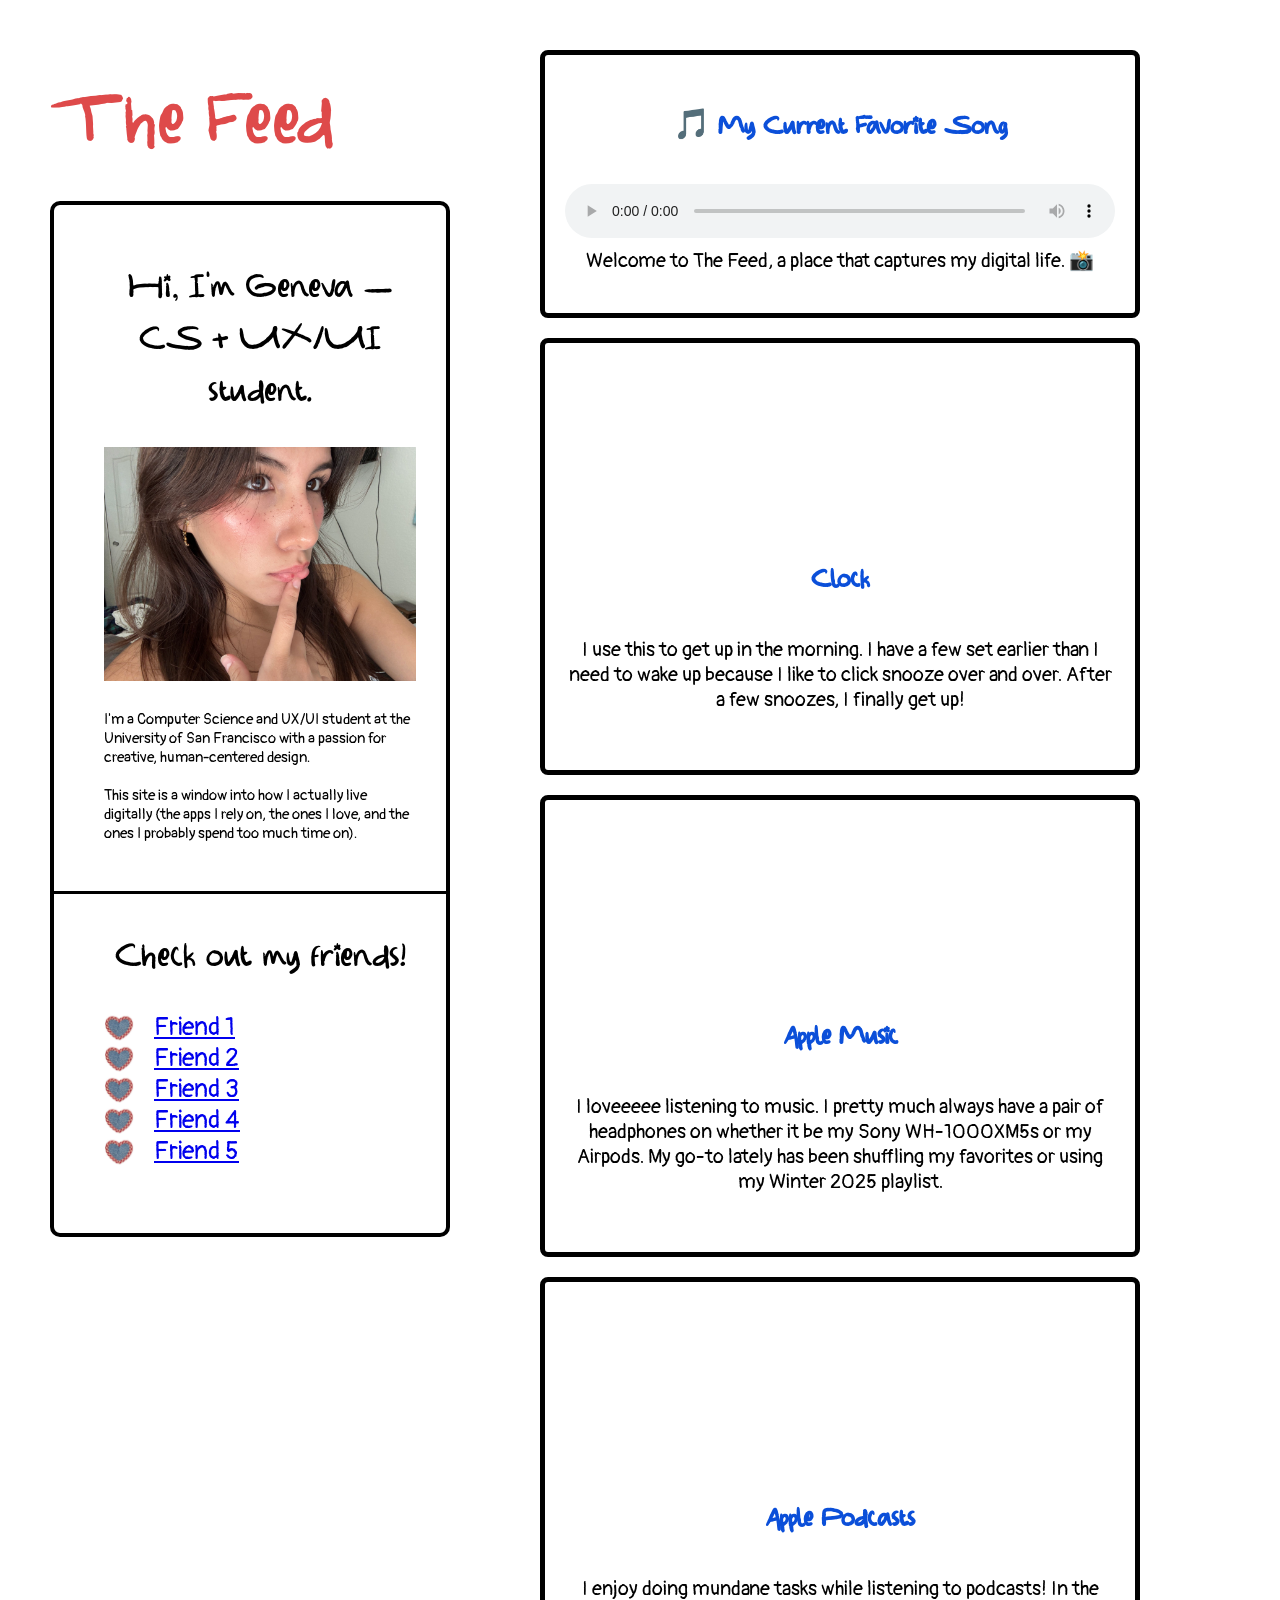
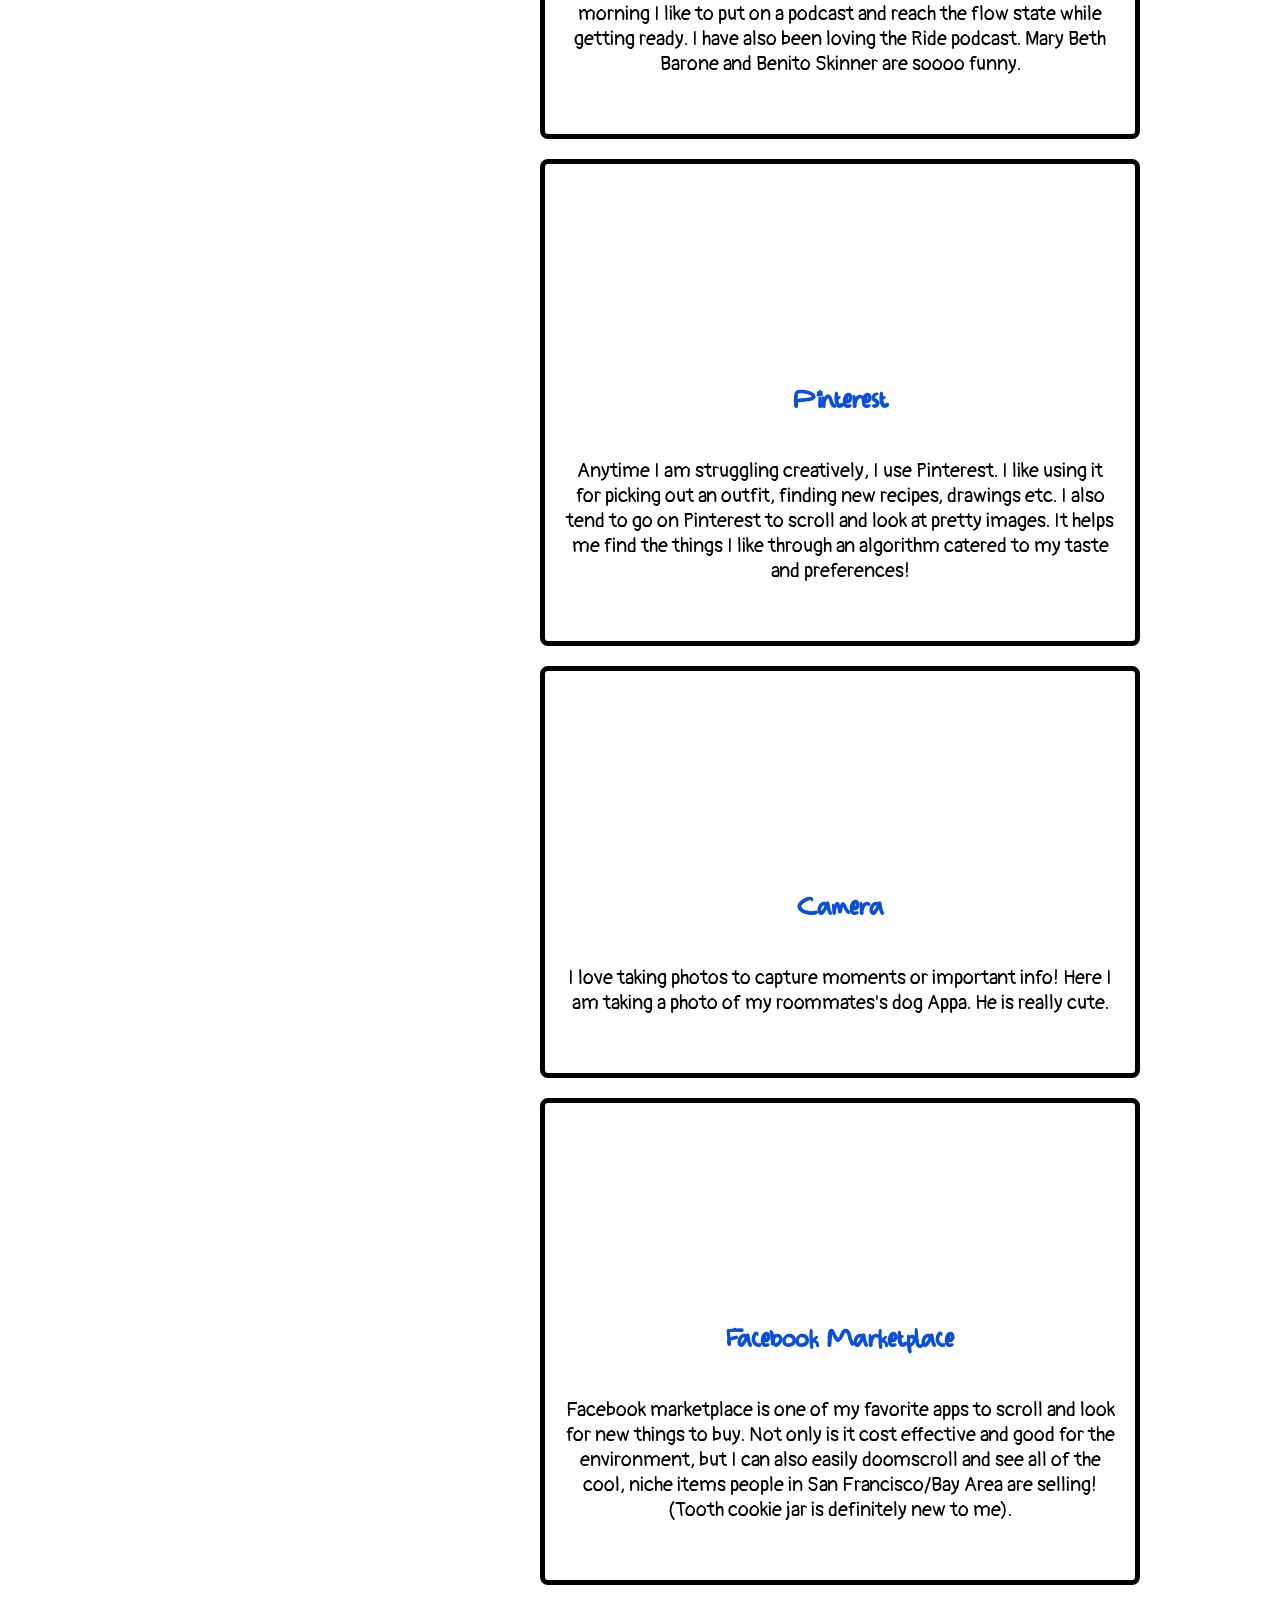
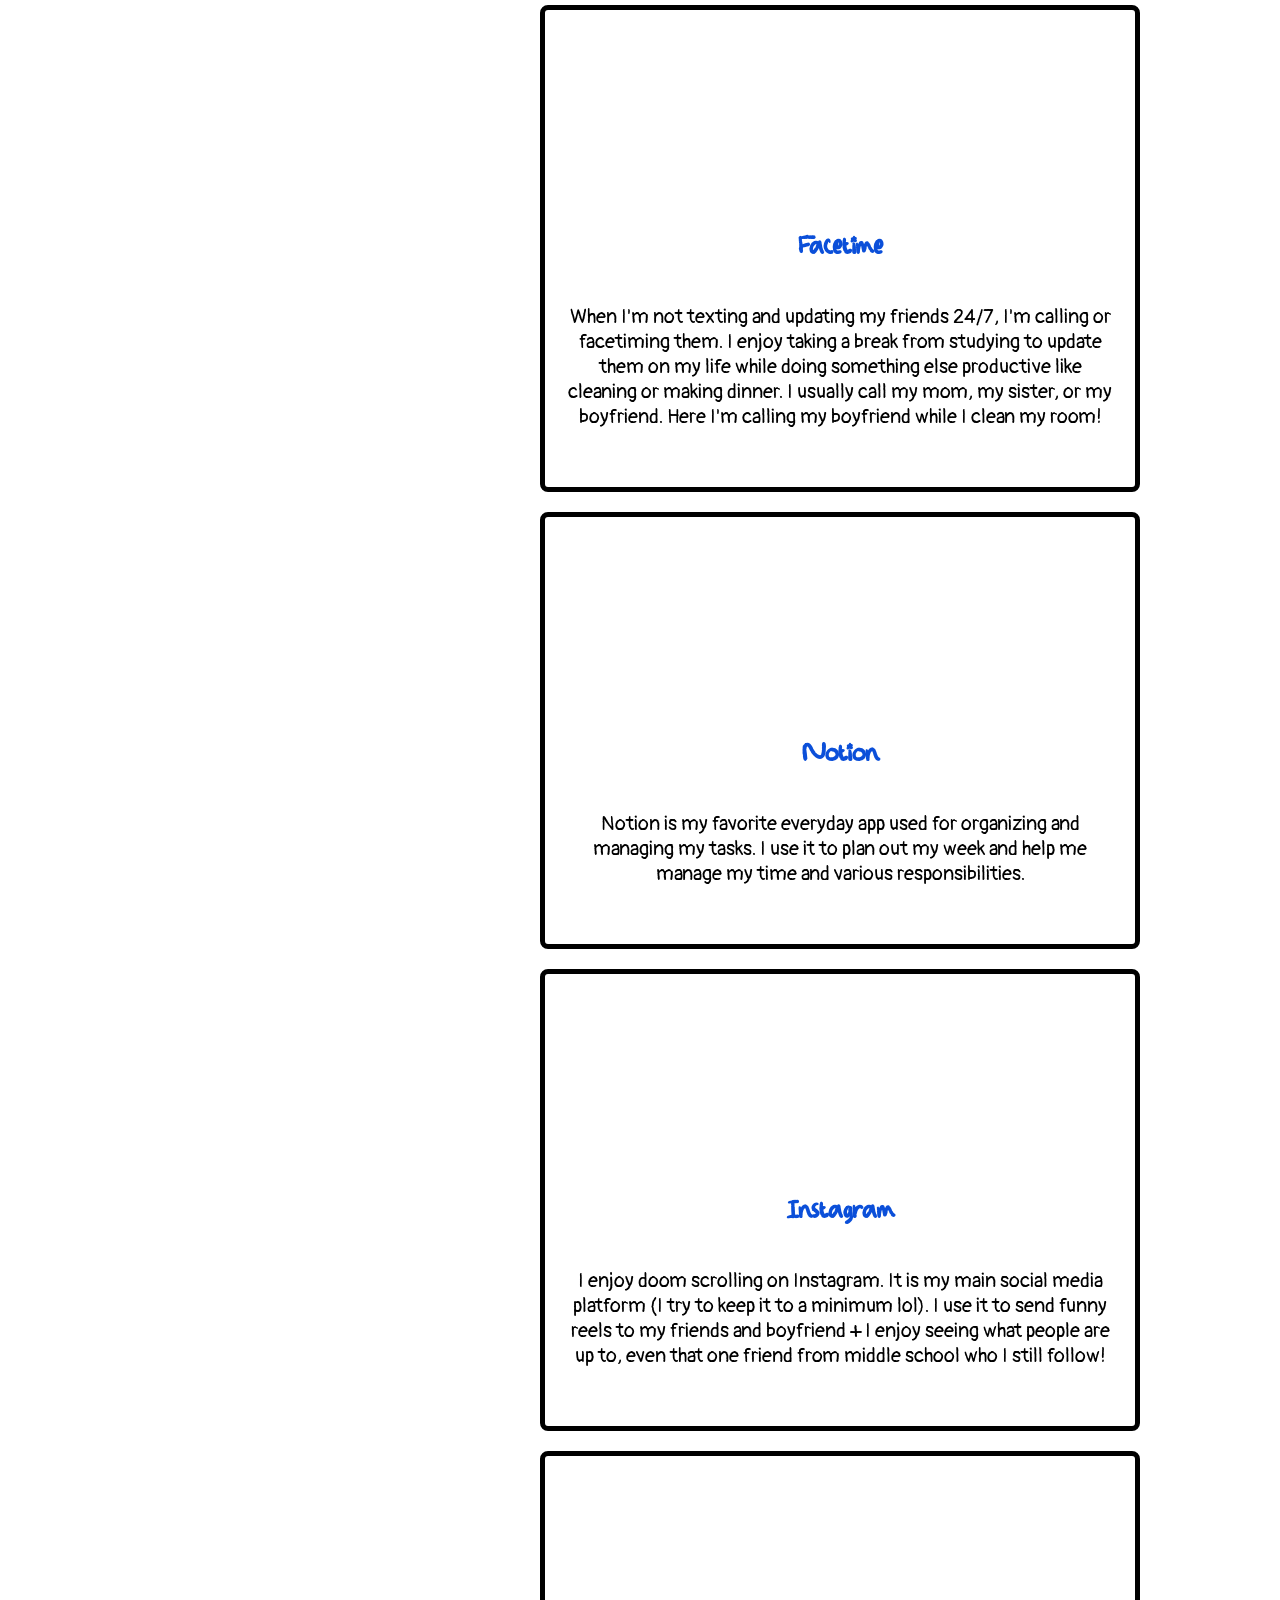
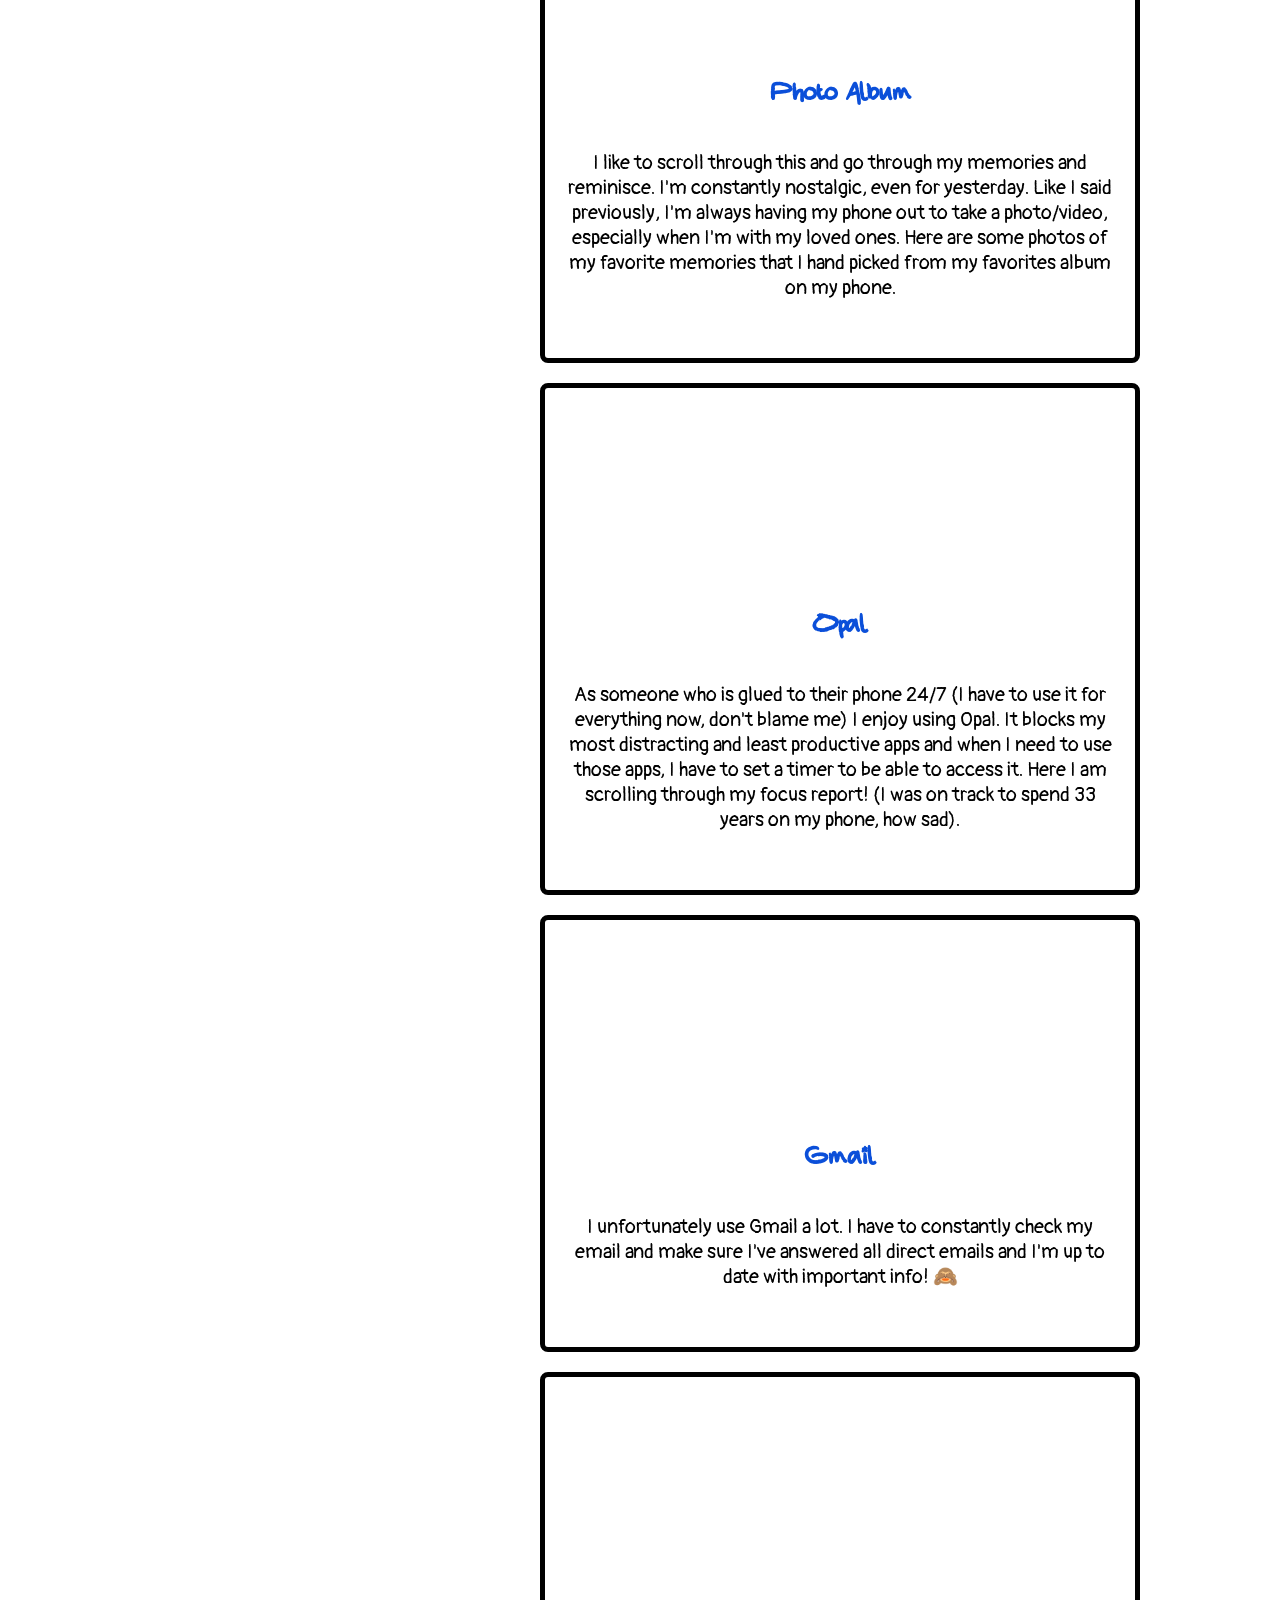
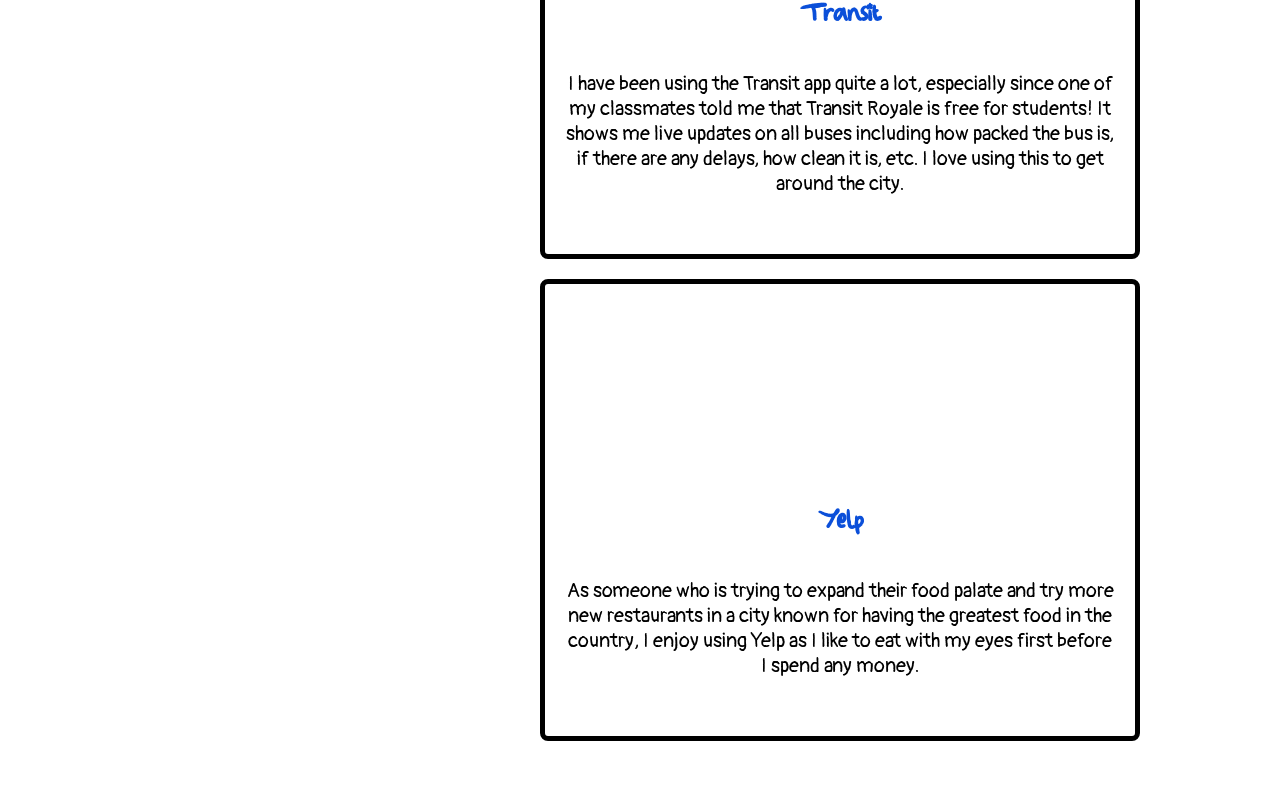
==== feed/feed.html @ 588561a5 "Changes Changes to the home page" ====
<!DOCTYPE html>
<html lang="en">
<head>
	<meta charset="UTF-8">
	<title>The Feed</title>
	<link rel = "stylesheet" type="text/css" href = "css/feed.css">
		<!-- Font for paragraphs -->
	<link rel="preconnect" href="https://fonts.googleapis.com">
	<link rel="preconnect" href="https://fonts.gstatic.com" crossorigin>
	<link href="https://fonts.googleapis.com/css2?family=Pangolin&display=swap" rel="stylesheet">
</head>
<body>
	<div class="layout">

		<!-- LEFT SIDE -->
		<div class="left-side">
			<nav>
				<a href="../index.html" class="minoel-text"> The Feed</h1></a>
			</nav>
			<!-- Box of friends and links to their github pages -->
			<div class="friend-box">
				<h2 class="minoel-text">Hi, I'm Geneva — CS + UX/UI student.</h2>
				<img src="img/me.jpg" alt="">
				<p> <br>I'm a Computer Science and UX/UI student at the University of San Francisco with a passion for creative, 
					human-centered design. 
					<br>
					<br>
					This site is a window into how I actually live digitally (the apps I rely on, the ones I love, and 
					the ones I probably spend too much time on).
				</p>
				<br>
				<hr id = "hr">
				<h2 class="minoel-text">Check out my friends!</h2>
				<ul>
					<li><a href="#">Friend 1</a></li>
					<li><a href="#">Friend 2</a></li>
					<li><a href="#">Friend 3</a></li>
					<li><a href="#">Friend 4</a></li>
					<li><a href="#">Friend 5</a></li>
				</ul>
			</div>
		</div>

		<!-- RIGHT SIDE -->
		<div class="right-side">
			<!-- Music Player -->
			<div class="music-container">
				<h3 class="minoel-text">
					<b>🎵 My Current Favorite Song</b>
				</h3>
				<audio controls>
					<source src="audio/Worrywort.mp3" type="audio/mpeg">
					Your browser does not support the audio element.
				</audio>
				<p>Welcome to The Feed, a place that captures my digital life. 📸</p>
			</div>
			<!-- Media & text  -->
			<div class="video-container">
				<video src="video/clock.mp4.mov" autoplay loop muted playsinline></video>
				<h3 class="minoel-text"><b>Clock</b></h3>
				<p>
					I use this to get up in the morning. 
					I have a few set earlier than I need to wake up because I like to click snooze over and over.
					After a few snoozes, I finally get up!
				</p>
				<br>
			</div>
			<div class="video-container">
				<video src="video/music.mp4.mov" autoplay loop muted playsinline></video>
				<h3 class="minoel-text"><b>Apple Music</b></h3>
				<p>
					I loveeeee listening to music. I pretty much always have a pair of headphones on whether it be
					my Sony WH-1000XM5s or my Airpods. My go-to lately has been shuffling my favorites or using my Winter 2025 playlist.
				</p>
				<br>
			</div>
			<div class="video-container">
				<video src="video/podcast.mp4.mov" autoplay loop muted playsinline></video>
				<h3 class="minoel-text"><b>Apple Podcasts </b></h3>
				<p>
					I enjoy doing mundane tasks while listening to podcasts! In the morning I like to put on a 
					podcast and reach the flow state while getting ready. I have also been loving the Ride podcast.
					Mary Beth Barone and Benito Skinner are soooo funny.
				</p>
				<br>
			</div>
			<div class="video-container">
				<video src="video/pinterest.mp4.mov" autoplay loop muted playsinline></video>
				<h3 class="minoel-text"><b>Pinterest</b></h3>
				<p>
					Anytime I am struggling creatively, I use Pinterest. I like using it for picking out an outfit, finding new recipes, drawings etc.
					I also tend to go on Pinterest to scroll and look at pretty images. 
					It helps me find the things I like through an algorithm catered to my taste and preferences!
				</p>
				<br>
			</div>
			<div class="video-container">
				<video src="video/camera.mp4.mov" autoplay loop muted playsinline></video>
				<h3 class="minoel-text"><b>Camera</b></h3>
				<p>
					I love taking photos to capture moments or important info! Here I am taking a photo of my roommates's dog
					Appa. He is really cute.
				</p>
				<br>
			</div>
			<div class="video-container">
				<video src="video/facebook.mp4.mov" autoplay loop muted playsinline></video>
				<h3 class="minoel-text"><b>Facebook Marketplace</b></h3>
				<p>
					Facebook marketplace is one of my favorite apps to scroll and look for new things to buy. Not only is it cost effective and good for the environment,
					but I can also easily doomscroll and see all of the cool, niche items people in San Francisco/Bay Area are selling! (Tooth cookie jar is definitely new to me).
				</p>
				<br>
			</div>
			<div class="video-container">
				<video src="video/.mp4.mov" autoplay loop muted playsinline></video>
				<h3 class="minoel-text"><b>Facetime</b></h3>
				<p>
					When I'm not texting and updating my friends 24/7, I'm calling or facetiming them. I enjoy taking a break
					from studying to update them on my life while doing something else productive like cleaning or making dinner.
					I usually call my mom, my sister, or my boyfriend. Here I'm calling my boyfriend while I clean my room!
				</p>
				<br>
			</div>
			<div class="video-container">
				<video src="video/notion.mp4.mov" autoplay loop muted playsinline></video>
				<h3 class="minoel-text"><b>Notion </b></h3>
				<p>
					Notion is my favorite everyday app used for organizing and managing my tasks. I use it to plan out my week and help me manage my time and 
					various responsibilities. 
				</p>
				<br>
			</div>
			<div class="video-container">
				<video src="video/instagram.mp4.mov" autoplay loop muted playsinline></video>
				<h3 class="minoel-text"><b>Instagram</b></h3>
				<p>
					I enjoy doom scrolling on Instagram. It is my main social media platform (I try to keep it to a minimum lol). I use it to send funny reels to my friends
					 and boyfriend + I enjoy seeing what people are up to, even that one friend from middle school who I still follow!
				</p>
				<br>
			</div>
			<div class="video-container">
				<video src="video/photos.mp4.mov" autoplay loop muted playsinline></video>
				<h3 class="minoel-text"><b>Photo Album</b></h3>
				<p>
					I like to scroll through this and go through my memories and reminisce. I'm constantly nostalgic, even for yesterday.
					Like I said previously, I'm always having my phone out to take 
					a photo/video, especially when I'm with my loved ones. Here are some photos of my favorite memories that I hand picked
					from my favorites album on my phone.
				</p>
				<br>
			</div>
			<div class="video-container">
				<video src="video/opal.mp4.mov" autoplay loop muted playsinline></video>
				<h3 class="minoel-text"><b>Opal</b></h3>
				<p>
					As someone who is glued to their phone 24/7 (I have to use it for everything now, don't blame me) I enjoy using Opal. It blocks my most distracting
					and least productive apps and when I need to use those apps, I have to set a timer to be able to access it. Here I am scrolling through my focus report! (I was on track to spend 33
					years on my phone, how sad).
				</p>
				<br>
			</div>
			<div class="video-container">
				<video src="video/gmail.mp4.mov" autoplay loop muted playsinline></video>
				<h3 class="minoel-text"><b>Gmail </b></h3>
				<p>
					I unfortunately use Gmail a lot. I have to constantly check my email and make sure I've answered all direct emails and I'm up to date with important info! 🙈
				</p>
				<br>
			</div>
			<div class="video-container">
				<video src="video/transit.mp4.mov" autoplay loop muted playsinline></video>
				<h3 class="minoel-text"><b>Transit</b></h3>
				<p>
					I have been using the Transit app quite a lot, especially since one of my classmates told me that Transit Royale is free for students! 
					It shows me live updates on all buses including how packed the bus is, if there are any delays, how clean it is, etc. 
					I love using this to get around the city. 
				</p>
				<br>
			</div>
			<div class="video-container">
				<video src="video/yelp.mp4.mov" autoplay loop muted playsinline></video>
				<h3 class="minoel-text"><b>Yelp </b></h3>
				<p>
					As someone who is trying to expand their food palate and try more new restaurants in a city known for having the greatest food in the country,
					I enjoy using Yelp as I like to eat with my eyes first before I spend any money. 
				</p>
				<br>
			</div> 
		</div>

	</div>
	
</body>
</html>
---- feed/css/feed.css ----
/* ----------------------------------------
  BASE
------------------------------------------- */

body {
  margin: 0;
  padding: 50px;
  box-sizing: border-box;
  /* background-color:#0B4FD9; */
}

/* ----------------------------------------
  CUSTOM FONT
------------------------------------------- */

@font-face {
  font-family: 'Minoel';
  src: url('../../fonts/Minoel.otf') format('opentype'),
       url('../../fonts/Minoel.ttf') format('truetype');
  font-weight: normal;
  font-style: normal;
}

.minoel-text {
  font-family: 'Minoel', cursive;
  font-weight: normal;
  line-height: 1.3;
  -webkit-font-smoothing: antialiased;
  -moz-osx-font-smoothing: grayscale;
  text-rendering: optimizeLegibility;
}

/* ----------------------------------------
  LAYOUT
------------------------------------------- */

.layout {
  display: flex;
  flex-direction: row;
  align-items: flex-start;
  width: 100%;
}

.left-side {
  flex: 0 0 400px;
  min-width: 0;
  box-sizing: border-box;
}

.right-side {
  flex: 1;
  display: flex;
  flex-direction: column;
  align-items: center;
  min-width: 0;
}
/* 
.layout {
  display: flex;
  align-items: flex-start;
  width: 100%;
  position: relative;
  min-height: 100vh;
}

.left-side {
  flex: 0 0 400px;
  min-width: 0;
  box-sizing: border-box;
  z-index: 2;
  position: relative;
}

.right-side {
  position: absolute;
  left: 0;
  right: 0;
  margin: 0 auto;
  display: flex;
  flex-direction: column;
  align-items: center;
  width: 600px;
  z-index: 1;
} */


/* ----------------------------------------
  LEFT SIDE
------------------------------------------- */

nav a {
  font-size: 85px;
  color: #de4a4a;
  margin: 10px 0 30px 0;
  text-decoration: none;
  display: block;
  white-space: normal;
  transition: transform 0.2s ease;
}

nav a:hover {
  transform: translateY(-5px) scale(1.1);
}

.friend-box {
  width: 100%;
  margin: 0;
  padding: 20px 30px 50px 50px;
  border: 4px solid black;
  border-radius: 10px;
  box-sizing: border-box;
}

.friend-box h2 {
  font-size: 40px;
  text-align: center;
}

.friend-box a {
  font-size: 25px;
  font-family: "Pangolin", cursive;
  font-weight: 400;
  font-style: normal;
}

.friend-box .h1 {
  border: none;
  width: 90%;
  border-top: 2px solid black;
  padding-bottom: 20px;
  display: block;
}

.friend-box #hr {
  border: none;
  border-top: 3px solid black;
  margin: 15px -30px 0 -50px;
  width: calc(100% + 80px);
  display: block;
}


/* This is going to be an image of me and a description */
.friend-box img {
  display: flex;
  flex-direction: column;
  align-items: center;
  width: 100%
}

.friend-box p {
  font-family: "Pangolin", cursive;
  font-weight: 400;
  font-style: normal;
  font-size: 15px;
  text-align: left;
  margin-top: 10px;
}

ul {
  list-style: none;
  padding-left: 0;
}

li {
  position: relative;
  padding-left: 50px;
}

li::before {
  content: "";
  position: absolute;
  left: 0;
  top: 50%;
  transform: translateY(-50%);
  width: 30px;
  height: 30px;
  background-image: url('../img/denim-heart.png');
  background-size: contain;
  background-repeat: no-repeat;
  background-position: center;
}

/* ----------------------------------------
  RIGHT SIDE
------------------------------------------- */

.music-container,
.video-container {
  width: 100%;
  max-width: 600px;
  margin: 0 0 20px 0;
  padding: 20px;
  border: 5px solid black;
  border-radius: 8px;
  box-sizing: border-box;
}

.music-container {
  display: flex;
  flex-direction: column;
  align-items: center;
}

.music-container h3,
.video-container h3 {
  font-size: 30px;
  /* color: #5865a8; */
  color: #0B4FD9;
  text-align: center;
}

.music-container audio {
  width: 100%;
  margin-top: 10px;
}

.music-container p,
.video-container p {
  font-family: "Pangolin", cursive;
  font-weight: 400;
  font-style: normal;
  font-size: 20px;
  text-align: center;
  margin-top: 10px;
}

.video-container {
  display: flex;
  flex-direction: column;
  align-items: center;
}

.video-container video {
  width: 60%;
  height: auto;
  display: block;
}

/* ----------------------------------------
  RESPONSIVE
------------------------------------------- */

@media (max-width: 1000px) {
  body {
    padding: 20px;
  }

  .layout {
    flex-direction: column;
    position: static;
    min-height: unset;
  }

  .left-side {
    flex: none;
    width: 100%;
    max-width: 600px;
    margin-bottom: 20px;
  }

  .right-side {
    position: static;
    transform: none;
    width: 100%;
    max-width: 600px;
  }

  nav a {
    margin-top: 0;
  }
}
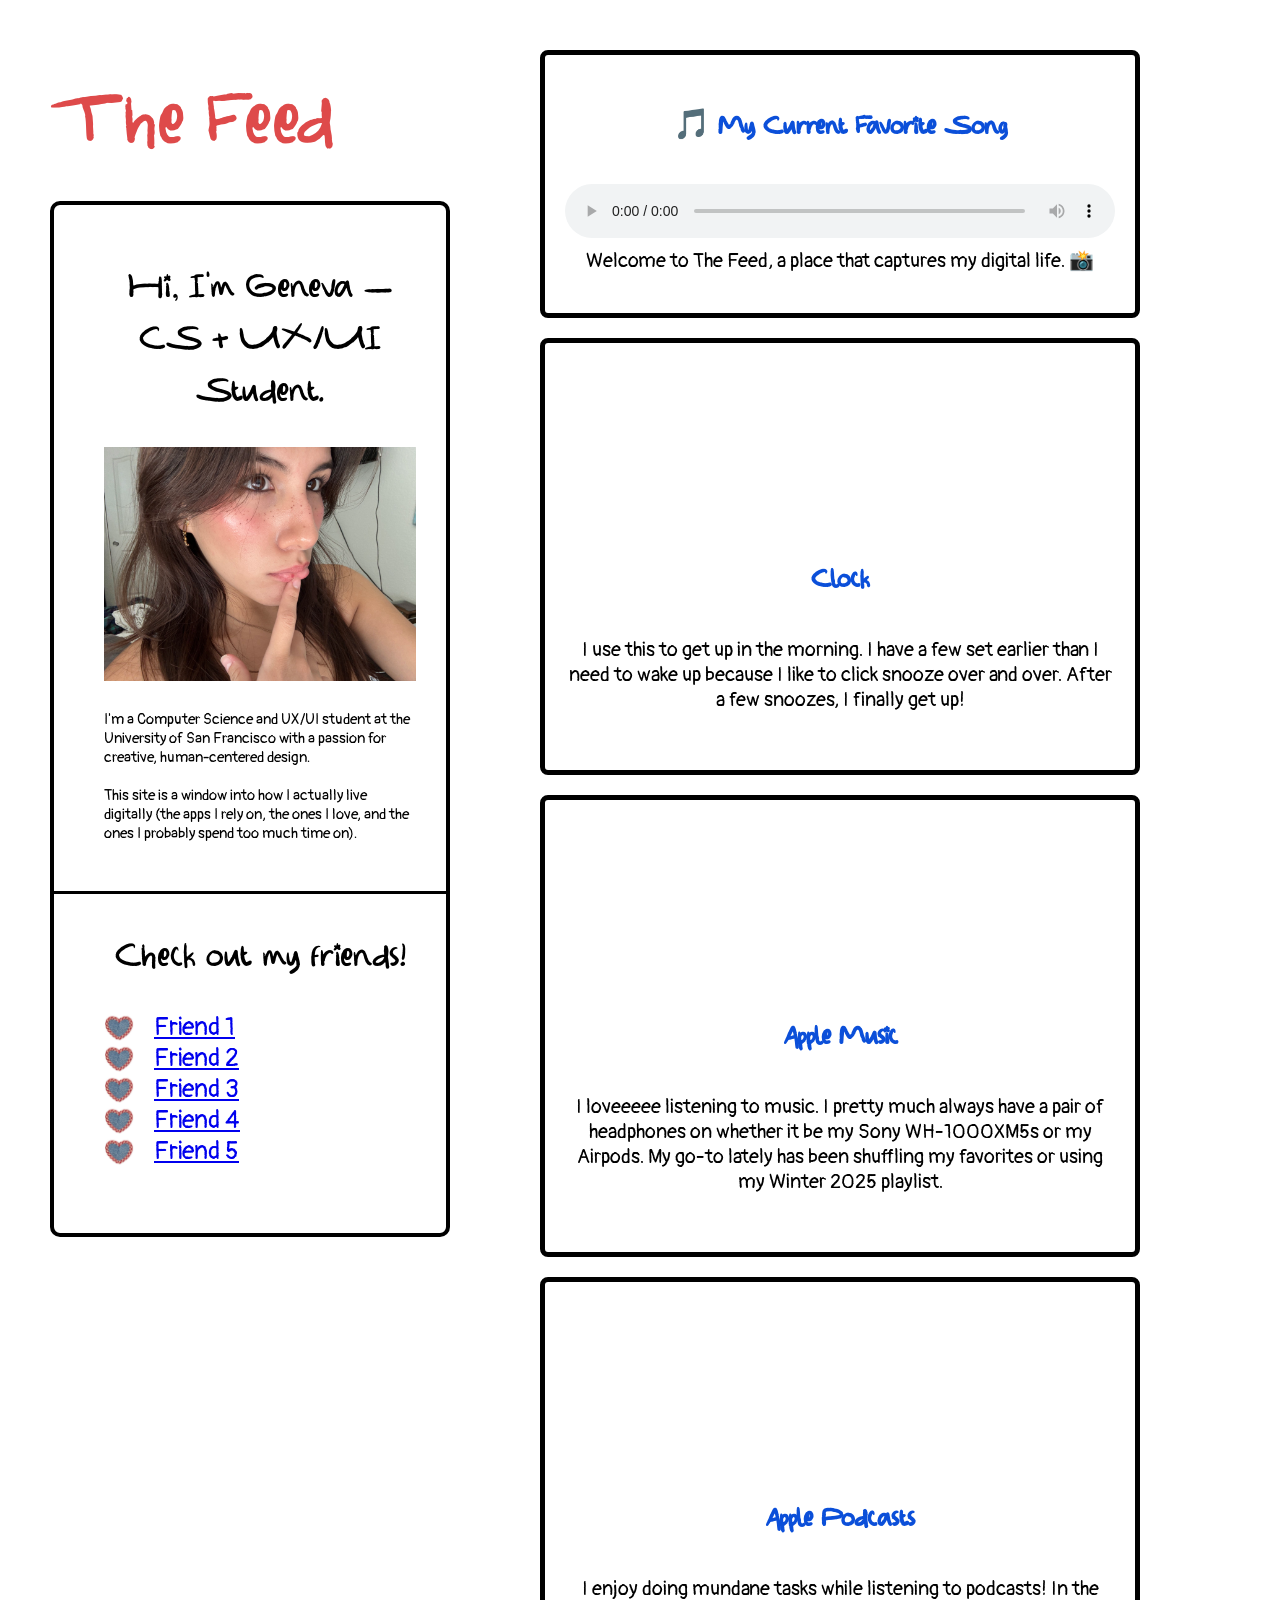
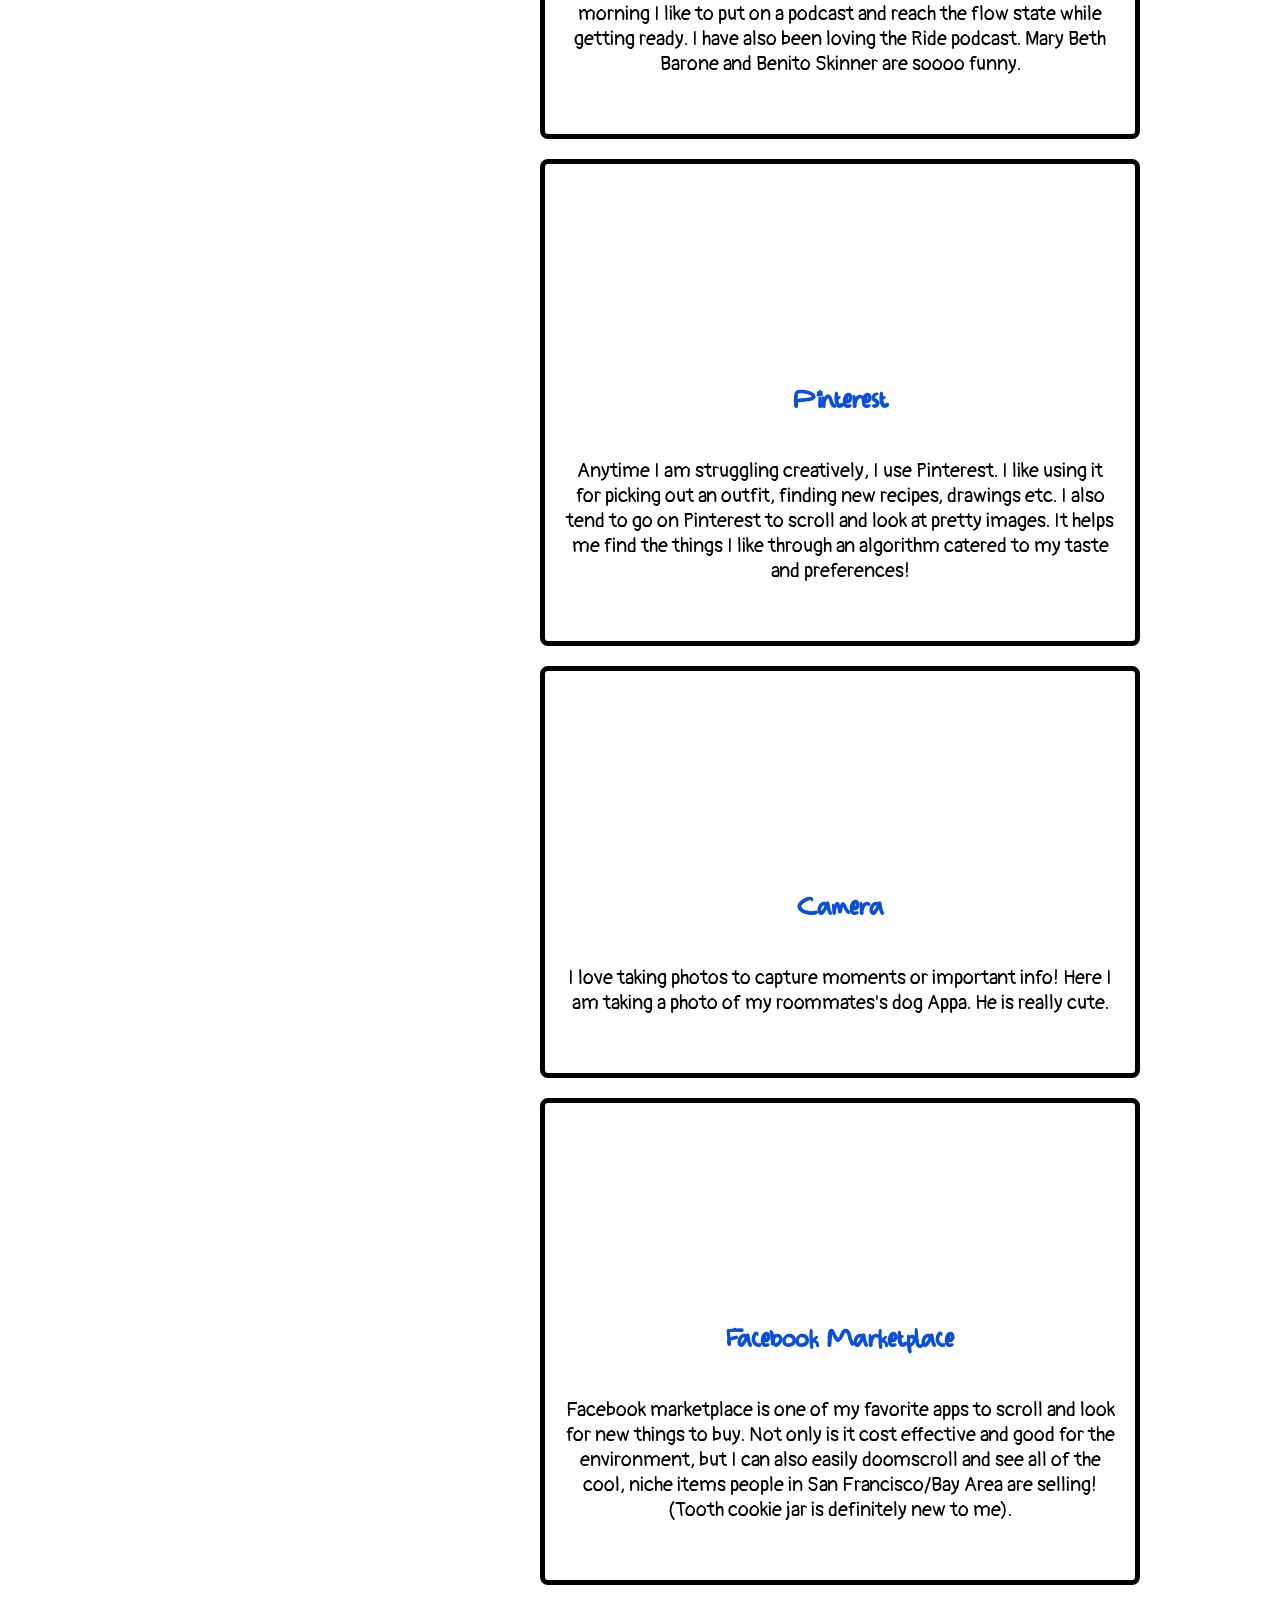
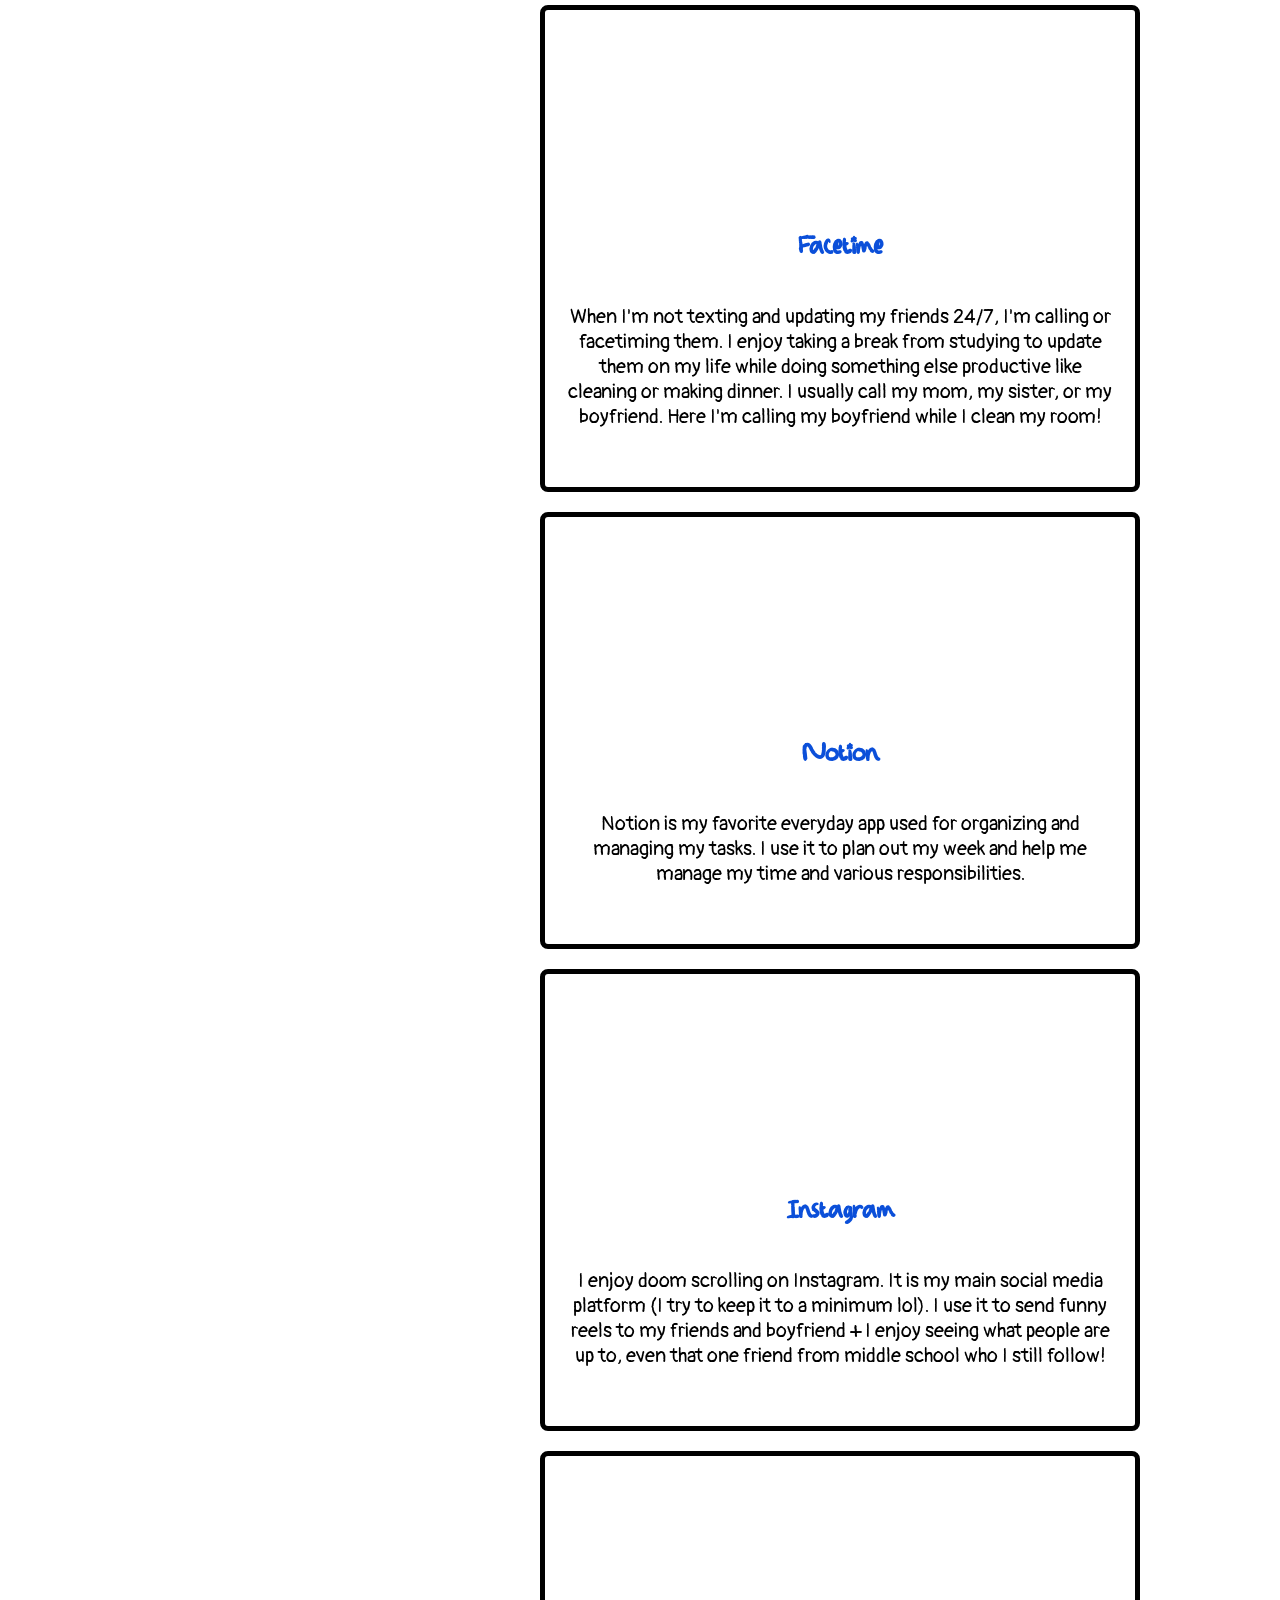
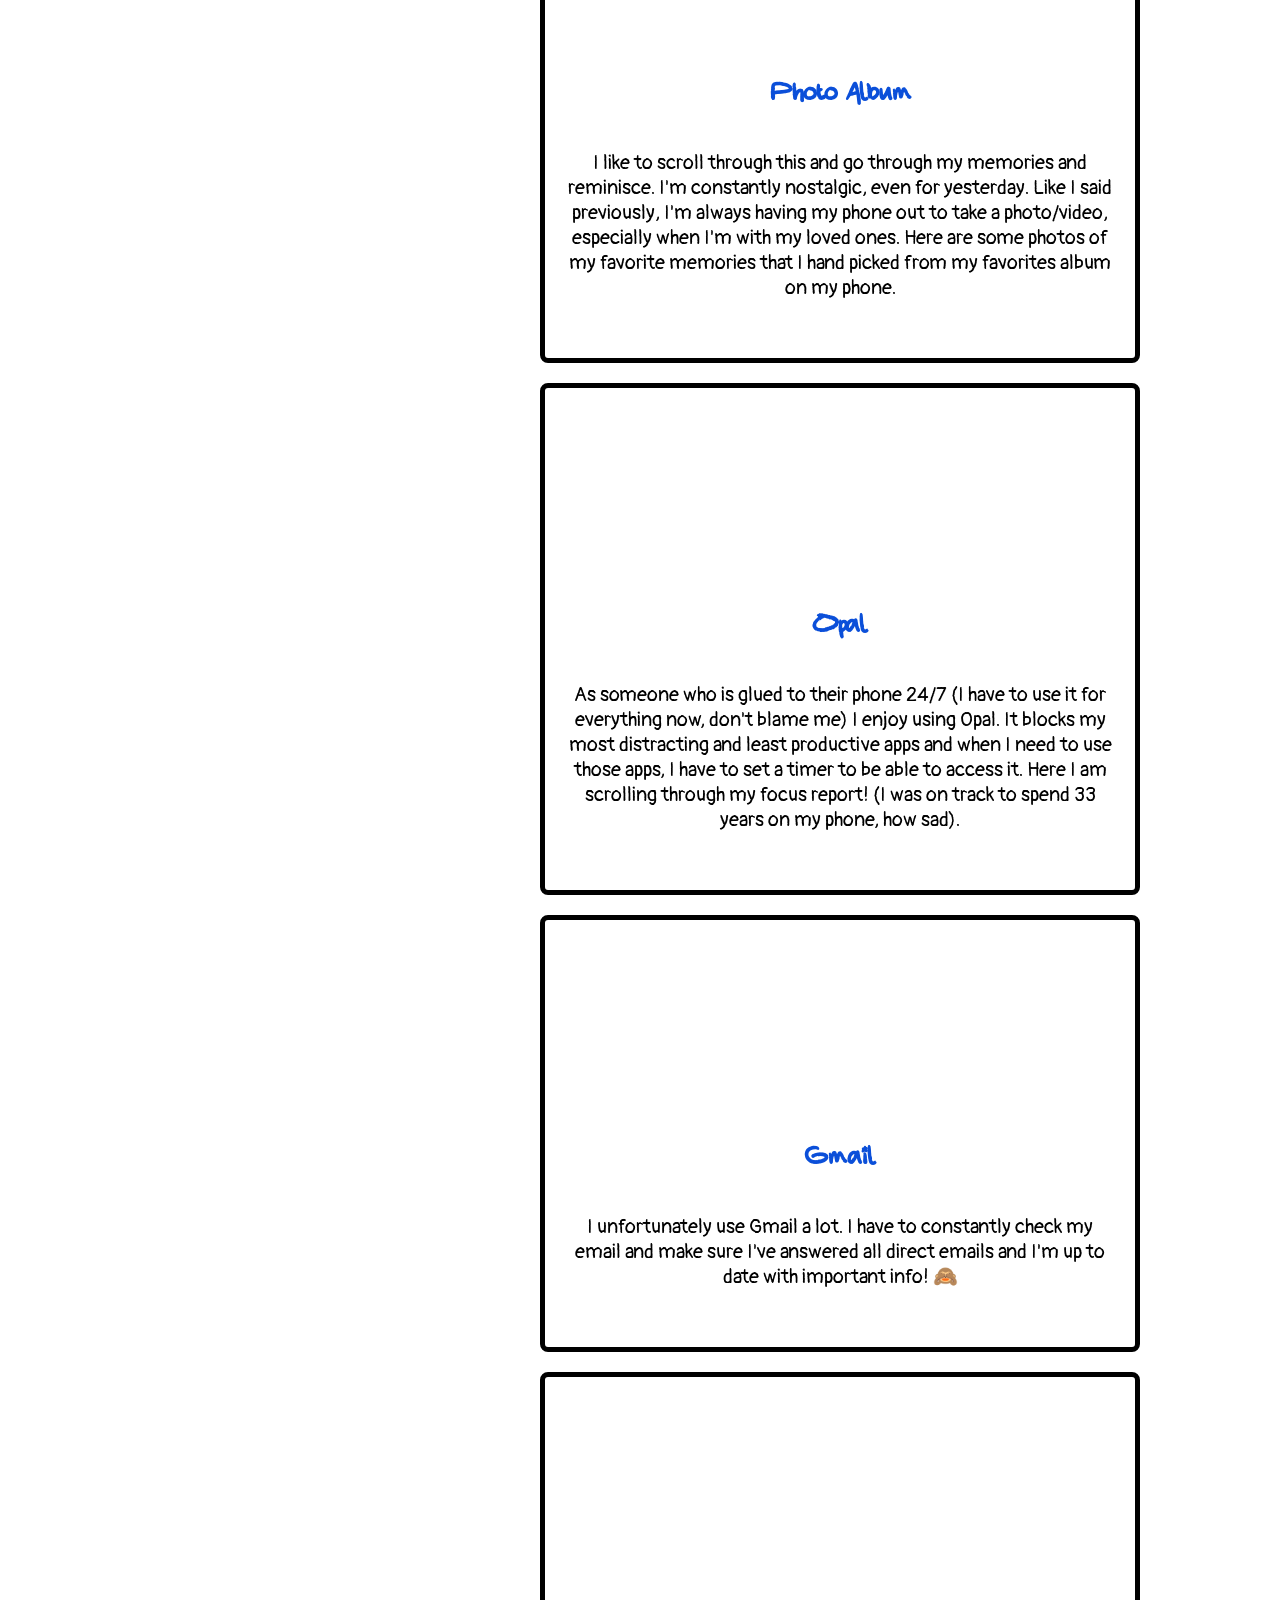
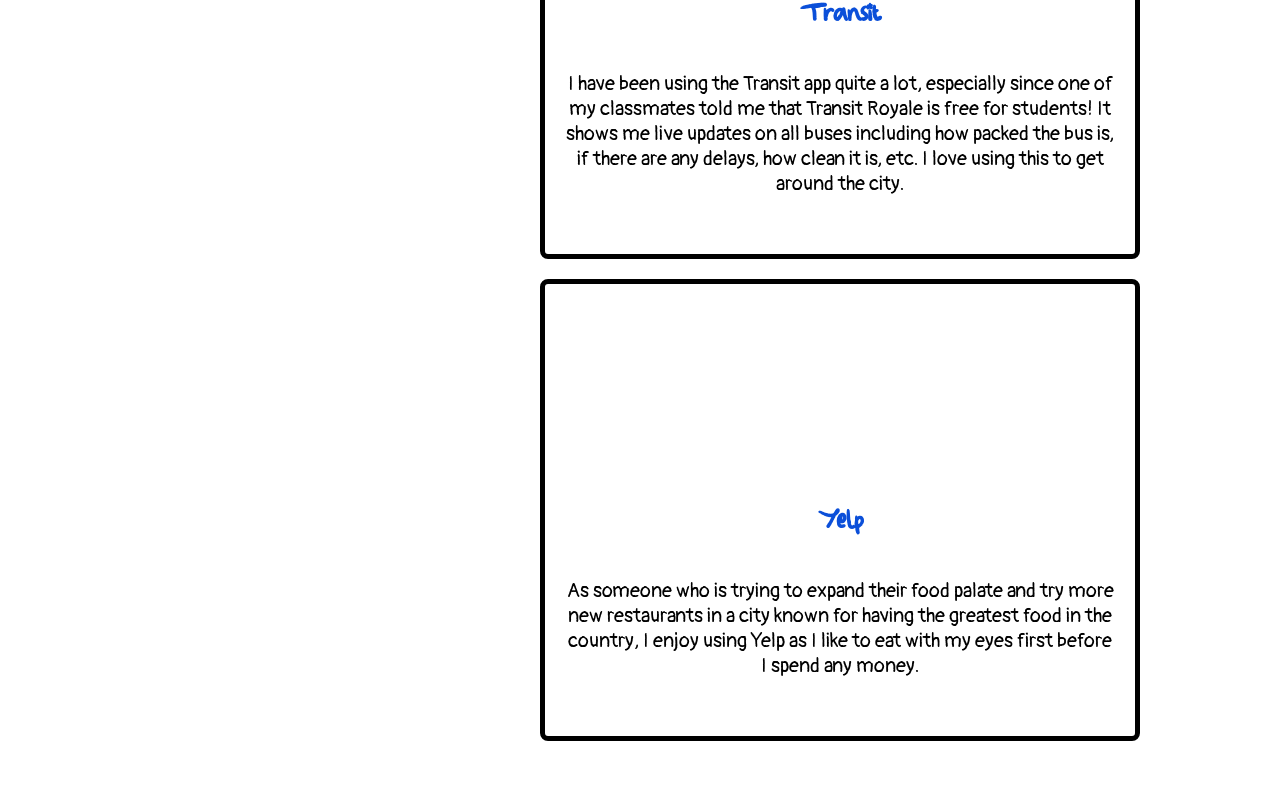
==== commit da0d9ec4: "Drawing Added drawing and changed home page to not scroll" ====
--- a/feed/feed.html
+++ b/feed/feed.html
@@ -19,7 +19,7 @@
 			</nav>
 			<!-- Box of friends and links to their github pages -->
 			<div class="friend-box">
-				<h2 class="minoel-text">Hi, I'm Geneva — CS + UX/UI student.</h2>
+				<h2 class="minoel-text">Hi, I'm Geneva — CS + UX/UI Student.</h2>
 				<img src="img/me.jpg" alt="">
 				<p> <br>I'm a Computer Science and UX/UI student at the University of San Francisco with a passion for creative, 
 					human-centered design. 
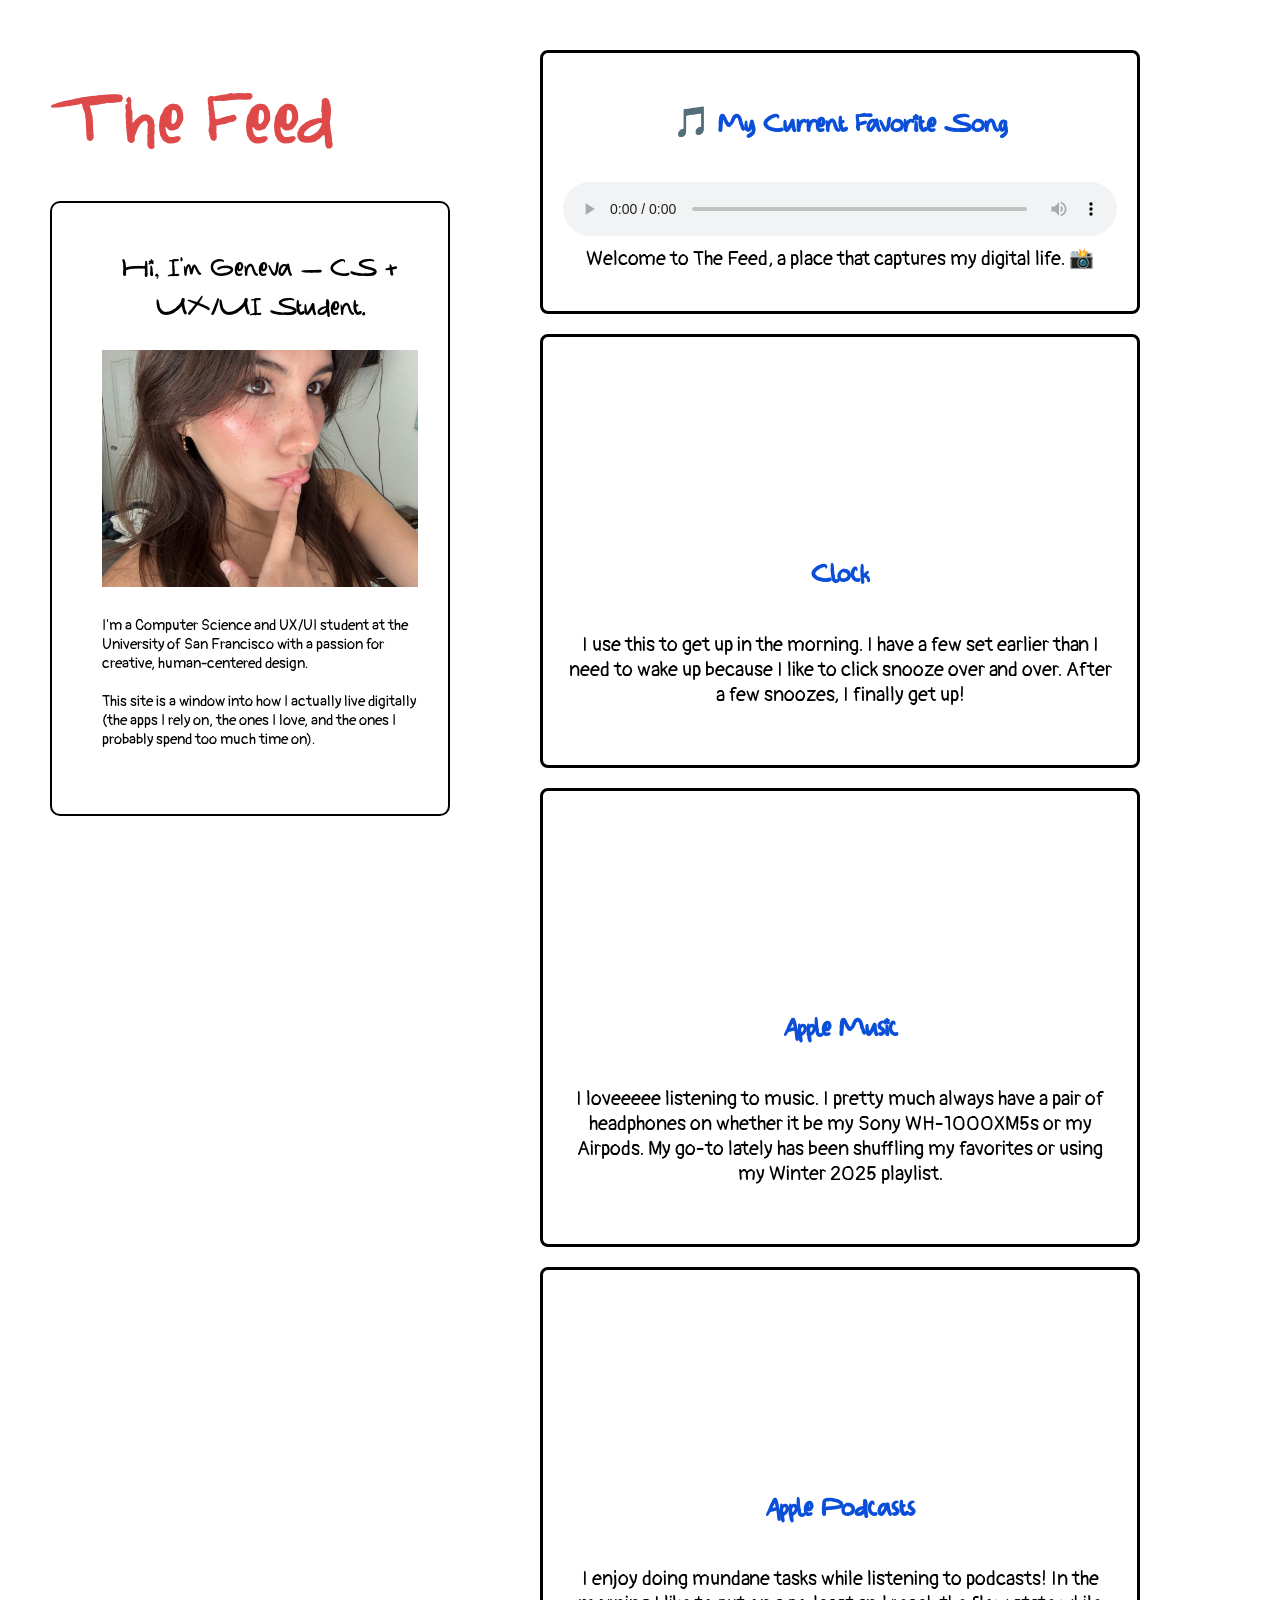
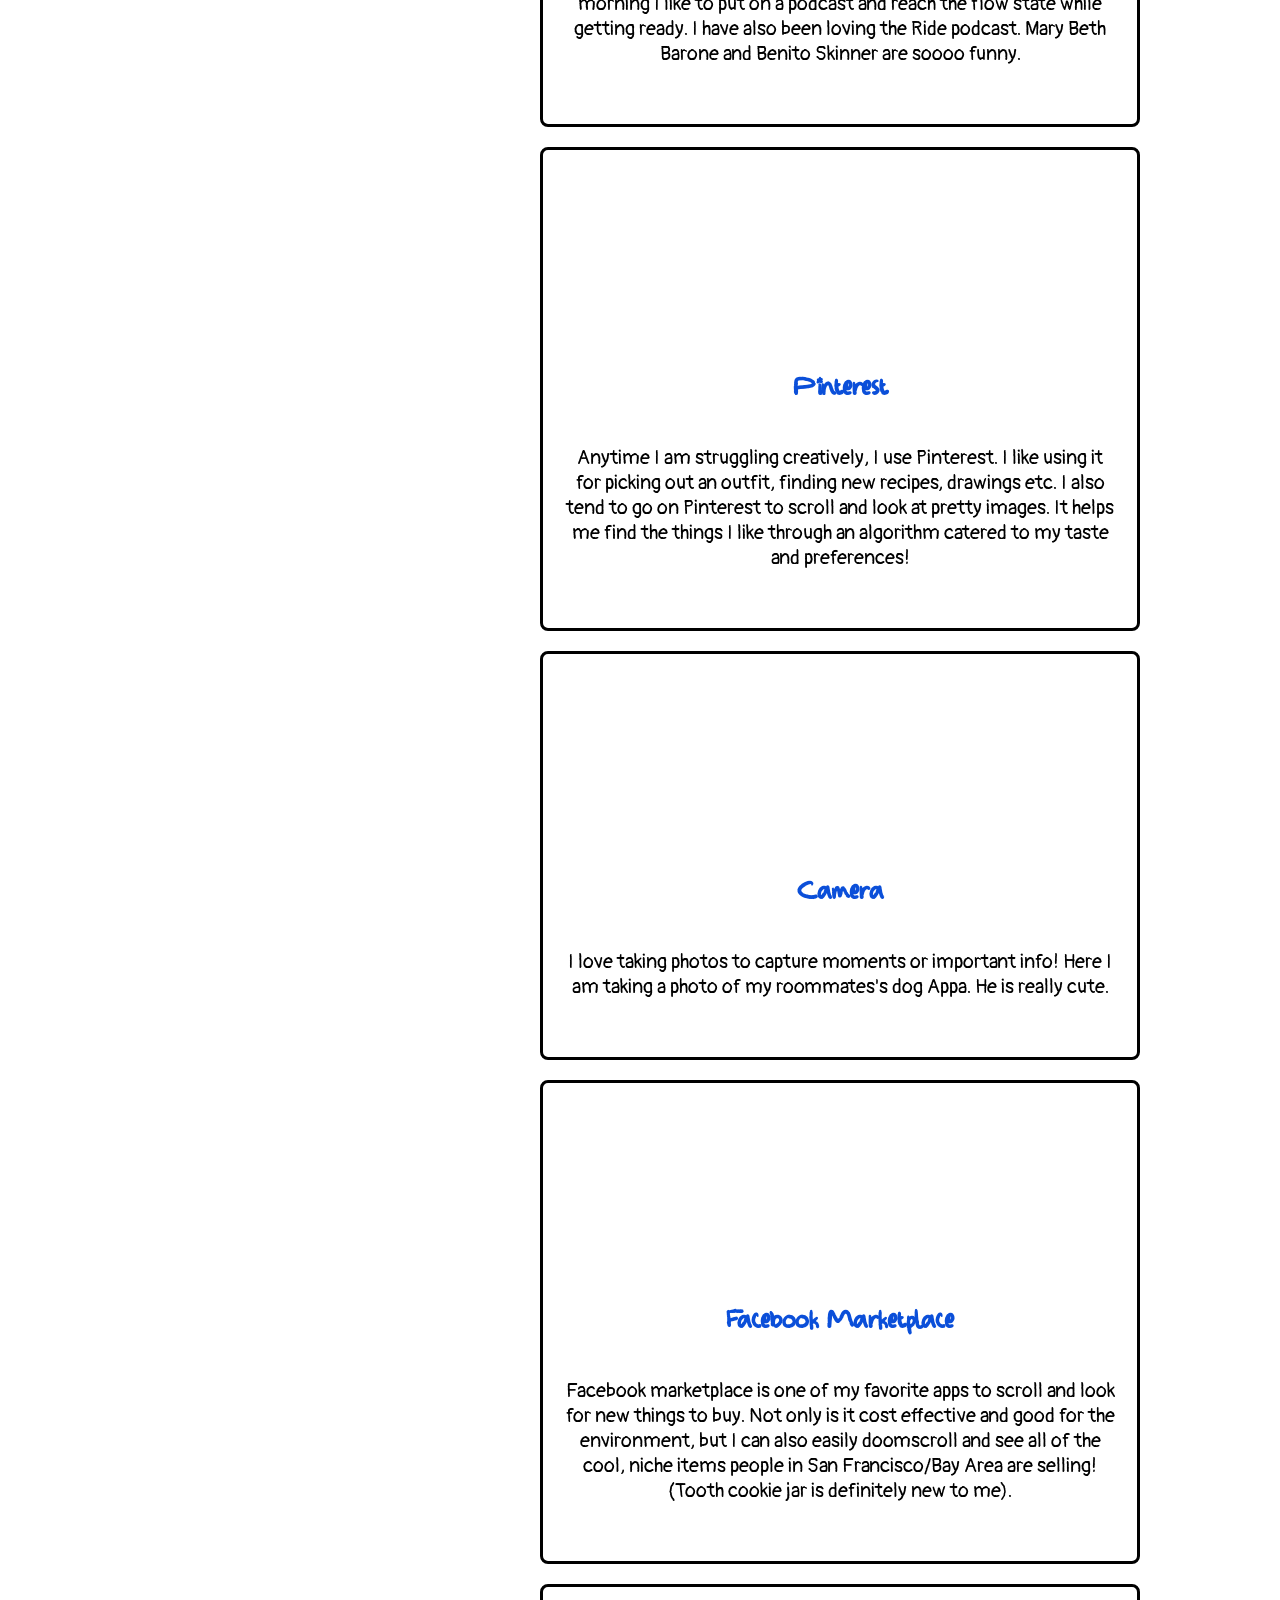
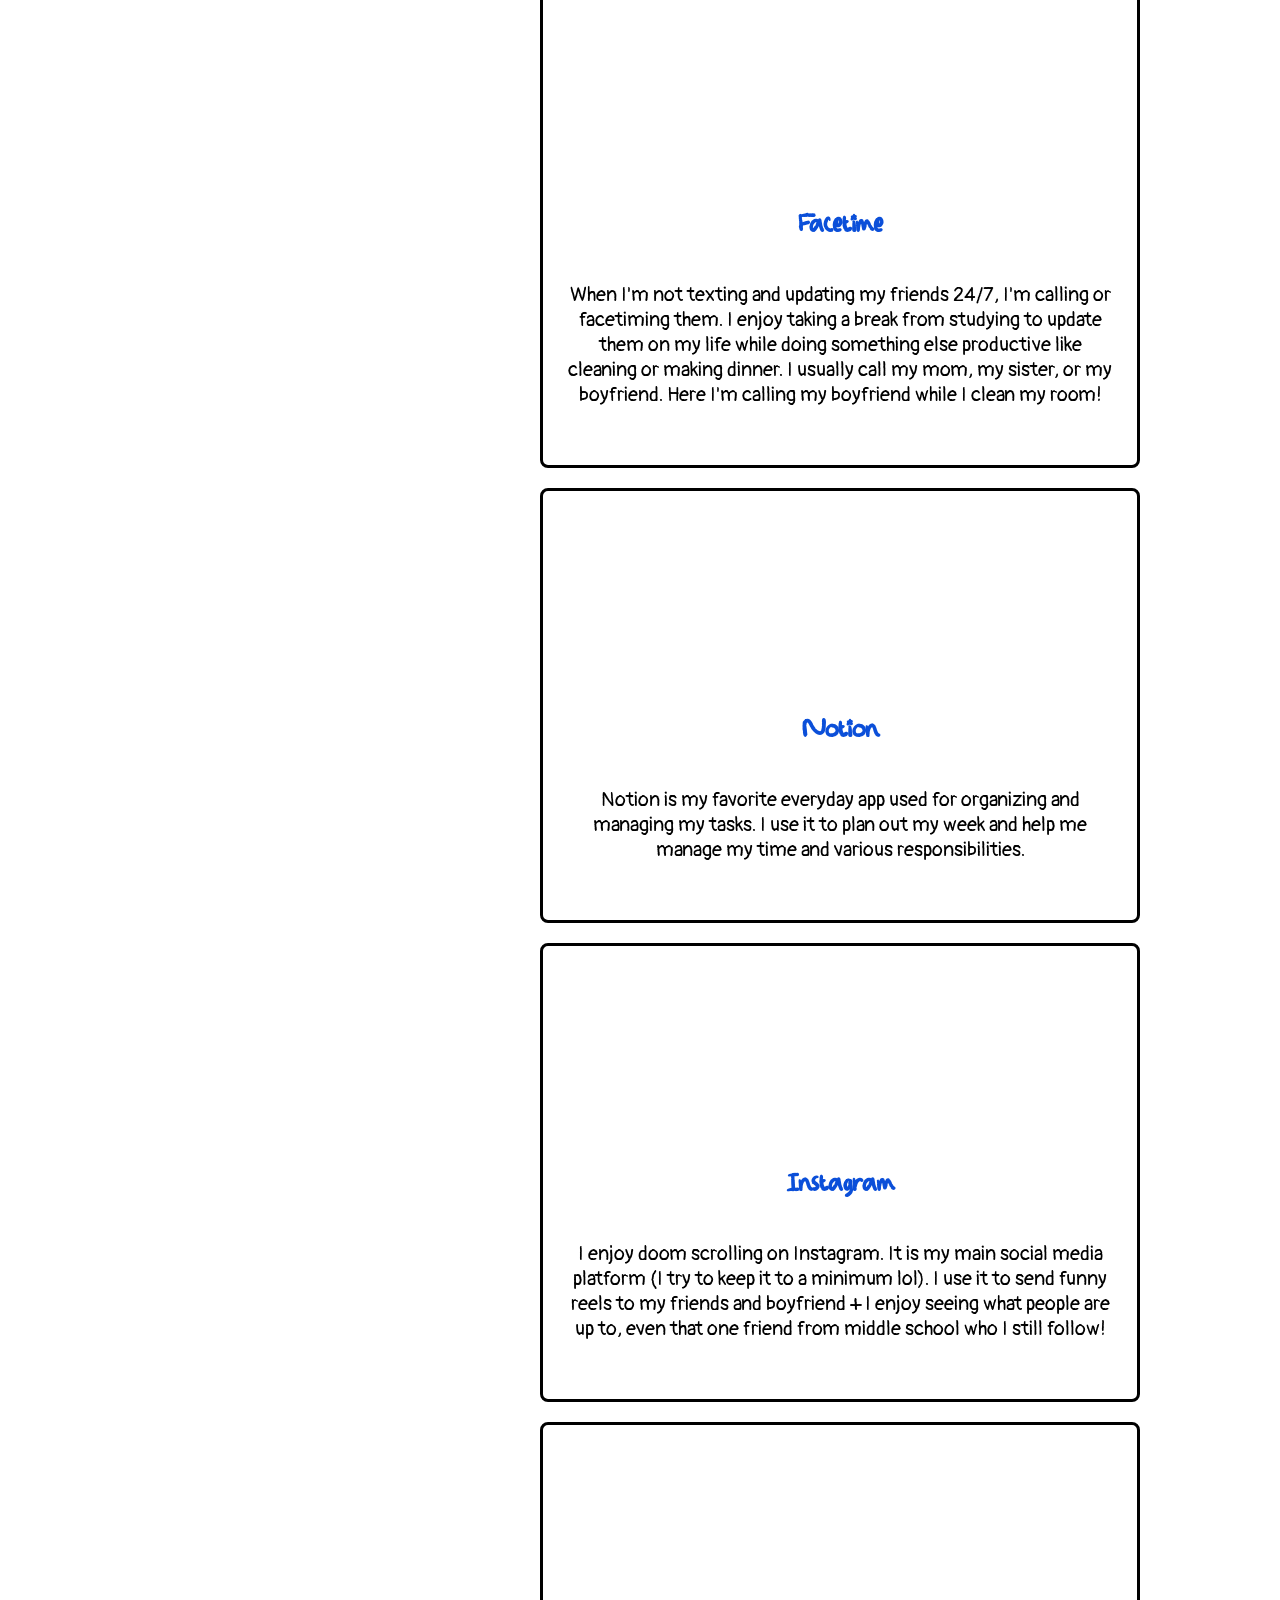
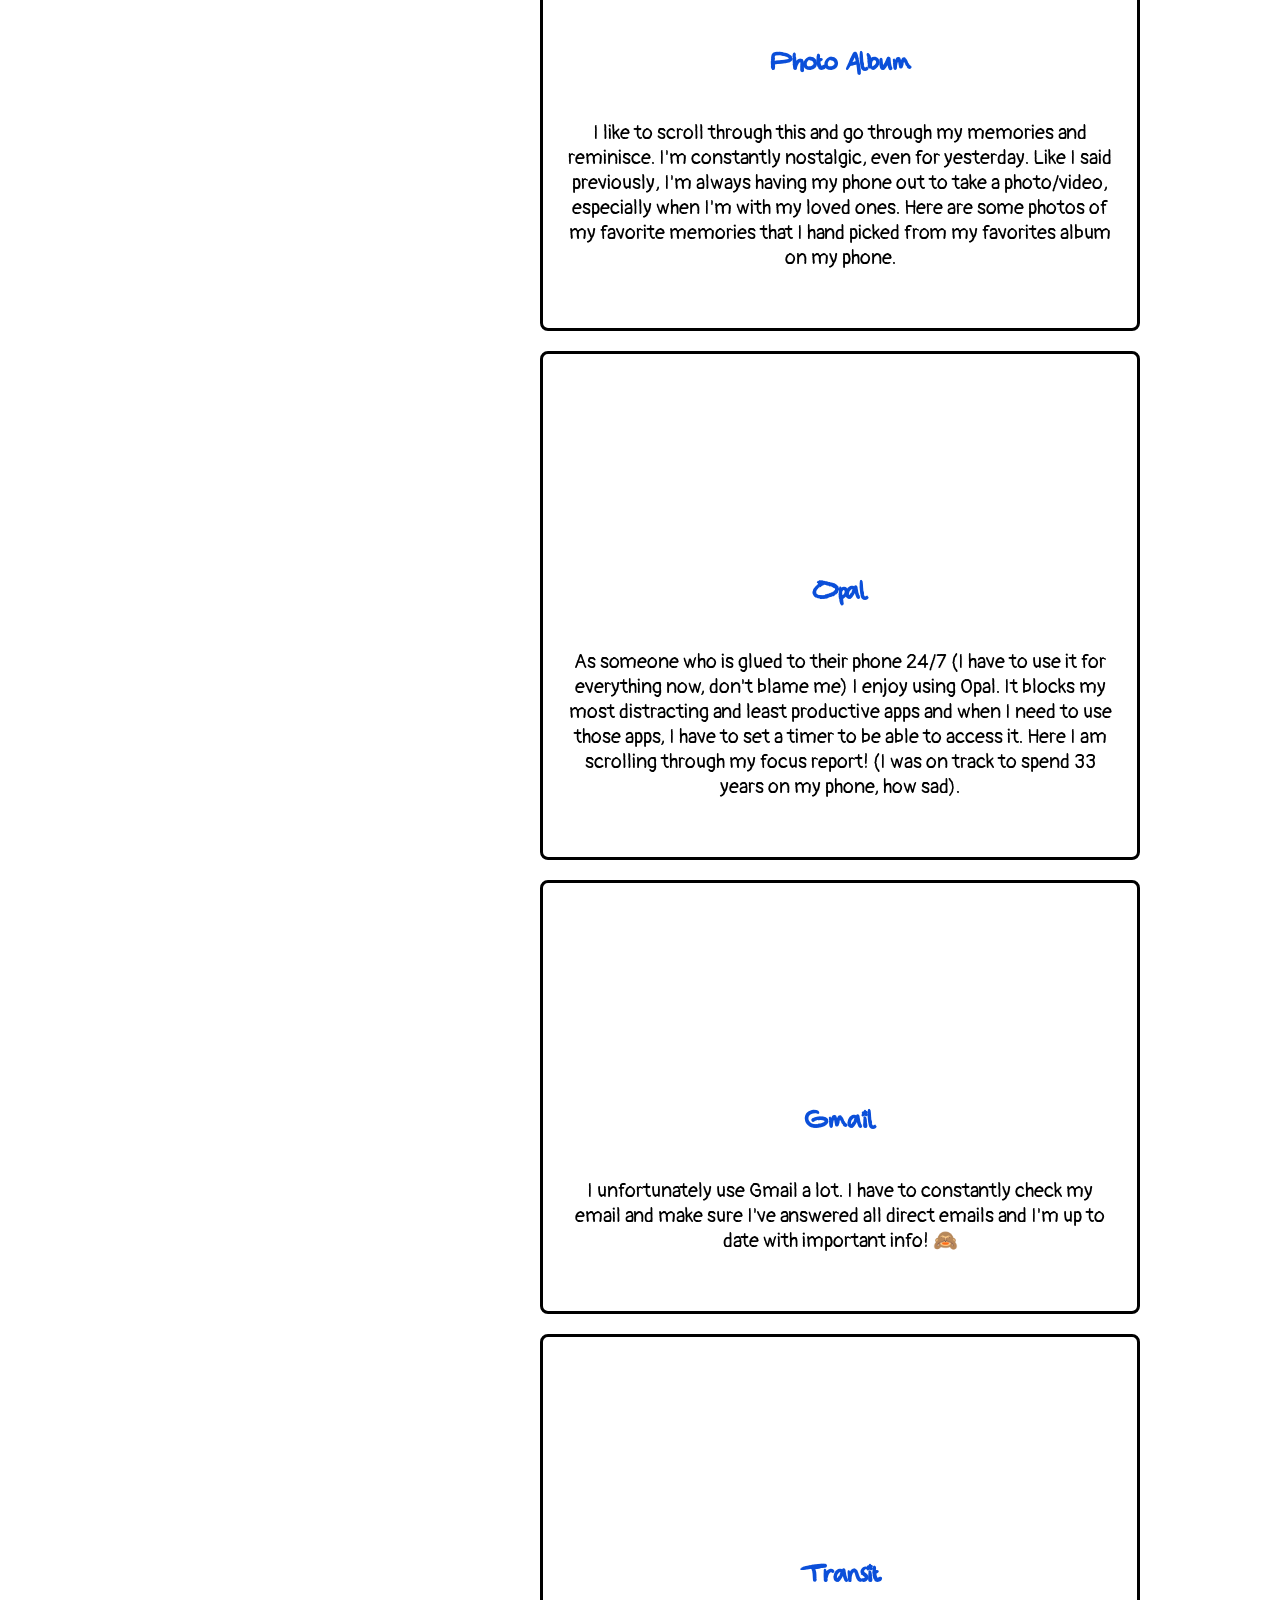
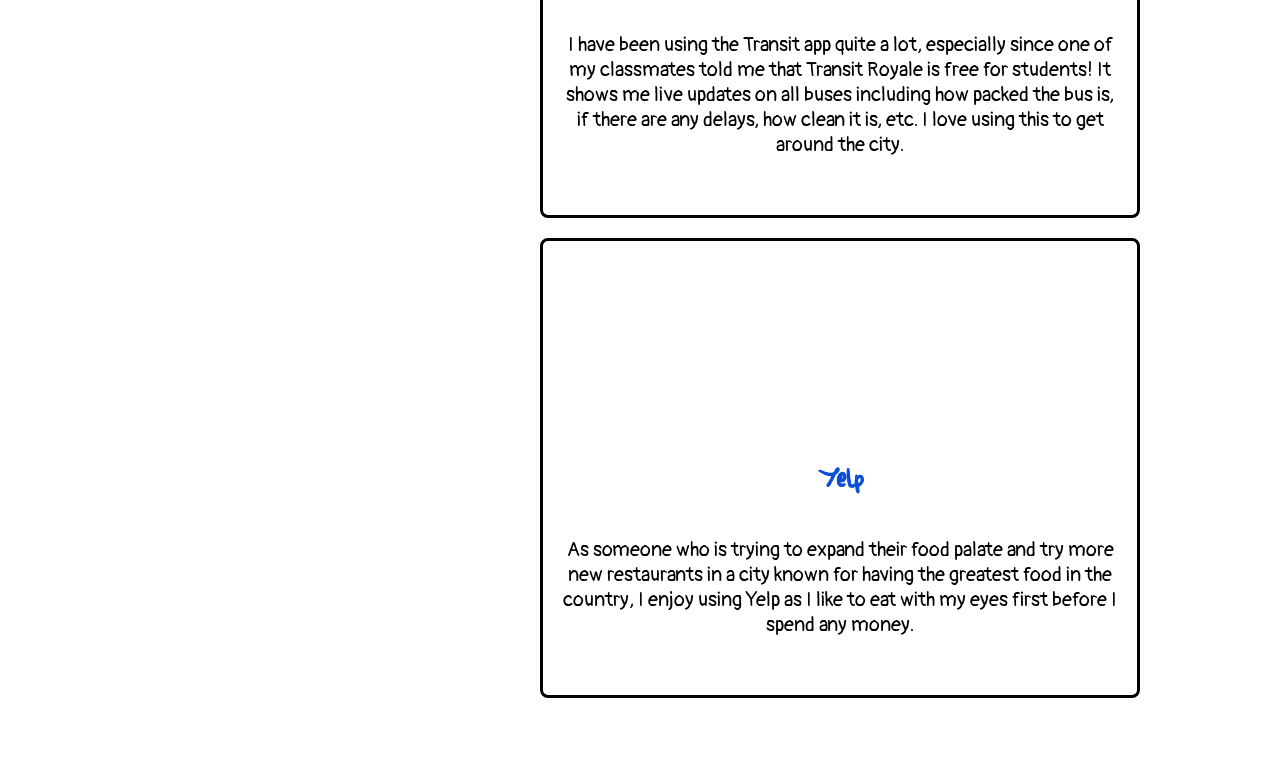
==== commit 0723fcc3: "New Animations, Removed Friend-Box Adding more interactivity and color before tomorrow" ====
--- a/feed/feed.html
+++ b/feed/feed.html
@@ -15,10 +15,11 @@
 		<!-- LEFT SIDE -->
 		<div class="left-side">
 			<nav>
-				<a href="../index.html" class="minoel-text"> The Feed</h1></a>
+				<a href="../index.html" class="minoel-text"> The Feed</a>
 			</nav>
+			
 			<!-- Box of friends and links to their github pages -->
-			<div class="friend-box">
+			<div class="bio-box">
 				<h2 class="minoel-text">Hi, I'm Geneva — CS + UX/UI Student.</h2>
 				<img src="img/me.jpg" alt="">
 				<p> <br>I'm a Computer Science and UX/UI student at the University of San Francisco with a passion for creative, 
@@ -28,8 +29,10 @@
 					This site is a window into how I actually live digitally (the apps I rely on, the ones I love, and 
 					the ones I probably spend too much time on).
 				</p>
-				<br>
-				<hr id = "hr">
+
+				<!-- FRIEND BOX MIGHT REMOVE -->
+				<!-- <br> -->
+				<!-- <hr id = "hr">
 				<h2 class="minoel-text">Check out my friends!</h2>
 				<ul>
 					<li><a href="#">Friend 1</a></li>
@@ -37,7 +40,7 @@
 					<li><a href="#">Friend 3</a></li>
 					<li><a href="#">Friend 4</a></li>
 					<li><a href="#">Friend 5</a></li>
-				</ul>
+				</ul> -->
 			</div>
 		</div>
 
--- a/feed/css/feed.css
+++ b/feed/css/feed.css
@@ -6,7 +6,6 @@
   margin: 0;
   padding: 50px;
   box-sizing: border-box;
-  /* background-color:#0B4FD9; */
 }
 
 /* ----------------------------------------
@@ -39,12 +38,14 @@
   flex-direction: row;
   align-items: flex-start;
   width: 100%;
+  min-height: 100vh;
 }
 
 .left-side {
   flex: 0 0 400px;
   min-width: 0;
   box-sizing: border-box;
+  align-self: flex-start;
 }
 
 .right-side {
@@ -54,34 +55,6 @@
   align-items: center;
   min-width: 0;
 }
-/* 
-.layout {
-  display: flex;
-  align-items: flex-start;
-  width: 100%;
-  position: relative;
-  min-height: 100vh;
-}
-
-.left-side {
-  flex: 0 0 400px;
-  min-width: 0;
-  box-sizing: border-box;
-  z-index: 2;
-  position: relative;
-}
-
-.right-side {
-  position: absolute;
-  left: 0;
-  right: 0;
-  margin: 0 auto;
-  display: flex;
-  flex-direction: column;
-  align-items: center;
-  width: 600px;
-  z-index: 1;
-} */
 
 
 /* ----------------------------------------
@@ -96,34 +69,152 @@
   display: block;
   white-space: normal;
   transition: transform 0.2s ease;
+  animation: fadeIn 0.2s ease-in 0.2s both;
 }
 
 nav a:hover {
   transform: translateY(-5px) scale(1.1);
 }
 
-.friend-box {
+.bio-box {
+  position: sticky;
+  top: 50px;
   width: 100%;
   margin: 0;
   padding: 20px 30px 50px 50px;
-  border: 4px solid black;
+  border: 2px solid black;
   border-radius: 10px;
   box-sizing: border-box;
-}
-
-.friend-box h2 {
-  font-size: 40px;
+  animation: fadeIn 0.6s ease-in 0.3s both;
+}
+
+.bio-box h2 {
+  font-size: 30px;
   text-align: center;
 }
 
-.friend-box a {
+.bio-box img {
+  display: flex;
+  flex-direction: column;
+  align-items: center;
+  width: 100%
+}
+
+.bio-box p {
+  font-family: "Pangolin", cursive;
+  font-weight: 400;
+  font-style: normal;
+  font-size: 15px;
+  text-align: left;
+  margin-top: 10px;
+}
+
+/* ----------------------------------------
+  RIGHT SIDE
+------------------------------------------- */
+
+.music-container,
+.video-container {
+  width: 100%;
+  max-width: 600px;
+  margin: 0 0 20px 0;
+  padding: 20px;
+  border: 3px solid black;
+  border-radius: 8px;
+  box-sizing: border-box;
+}
+
+.music-container {
+  display: flex;
+  flex-direction: column;
+  align-items: center;
+  animation: fadeIn 0.6s ease-in 0.4s both;
+}
+
+.music-container h3,
+.video-container h3 {
+  font-size: 30px;
+  /* color: #5865a8; */
+  color: #0B4FD9;
+  text-align: center;
+}
+
+.music-container audio {
+  width: 100%;
+  margin-top: 10px;
+}
+
+.music-container p,
+.video-container p {
+  font-family: "Pangolin", cursive;
+  font-weight: 400;
+  font-style: normal;
+  font-size: 20px;
+  text-align: center;
+  margin-top: 10px;
+}
+
+.video-container {
+  display: flex;
+  flex-direction: column;
+  align-items: center;
+  animation: fadeIn 0.6s ease-in 0.5s both;
+}
+
+.video-container video {
+  width: 60%;
+  height: auto;
+  display: block;
+}
+
+/* ----------------------------------------
+  RESPONSIVE
+------------------------------------------- */
+
+@media (max-width: 1000px) {
+  body {
+    padding: 20px;
+  }
+
+  .layout {
+    flex-direction: column;
+    position: static;
+    min-height: unset;
+  }
+
+  .left-side {
+    flex: none;
+    width: 100%;
+    max-width: 600px;
+    margin-bottom: 20px;
+  }
+
+  .right-side {
+    position: static;
+    transform: none;
+    width: 100%;
+    max-width: 600px;
+  }
+
+  nav a {
+    margin-top: 0;
+  }
+}
+
+@keyframes fadeIn {
+  from {opacity: 0;}
+  to {opacity: 1;}
+} 
+
+
+/* .friend-box a {
   font-size: 25px;
   font-family: "Pangolin", cursive;
   font-weight: 400;
   font-style: normal;
-}
-
-.friend-box .h1 {
+} */
+
+/* .friend-box .h1 {
   border: none;
   width: 90%;
   border-top: 2px solid black;
@@ -133,28 +224,10 @@
 
 .friend-box #hr {
   border: none;
-  border-top: 3px solid black;
+  border-top: 2px solid black;
   margin: 15px -30px 0 -50px;
   width: calc(100% + 80px);
   display: block;
-}
-
-
-/* This is going to be an image of me and a description */
-.friend-box img {
-  display: flex;
-  flex-direction: column;
-  align-items: center;
-  width: 100%
-}
-
-.friend-box p {
-  font-family: "Pangolin", cursive;
-  font-weight: 400;
-  font-style: normal;
-  font-size: 15px;
-  text-align: left;
-  margin-top: 10px;
 }
 
 ul {
@@ -179,94 +252,4 @@
   background-size: contain;
   background-repeat: no-repeat;
   background-position: center;
-}
-
-/* ----------------------------------------
-  RIGHT SIDE
-------------------------------------------- */
-
-.music-container,
-.video-container {
-  width: 100%;
-  max-width: 600px;
-  margin: 0 0 20px 0;
-  padding: 20px;
-  border: 5px solid black;
-  border-radius: 8px;
-  box-sizing: border-box;
-}
-
-.music-container {
-  display: flex;
-  flex-direction: column;
-  align-items: center;
-}
-
-.music-container h3,
-.video-container h3 {
-  font-size: 30px;
-  /* color: #5865a8; */
-  color: #0B4FD9;
-  text-align: center;
-}
-
-.music-container audio {
-  width: 100%;
-  margin-top: 10px;
-}
-
-.music-container p,
-.video-container p {
-  font-family: "Pangolin", cursive;
-  font-weight: 400;
-  font-style: normal;
-  font-size: 20px;
-  text-align: center;
-  margin-top: 10px;
-}
-
-.video-container {
-  display: flex;
-  flex-direction: column;
-  align-items: center;
-}
-
-.video-container video {
-  width: 60%;
-  height: auto;
-  display: block;
-}
-
-/* ----------------------------------------
-  RESPONSIVE
-------------------------------------------- */
-
-@media (max-width: 1000px) {
-  body {
-    padding: 20px;
-  }
-
-  .layout {
-    flex-direction: column;
-    position: static;
-    min-height: unset;
-  }
-
-  .left-side {
-    flex: none;
-    width: 100%;
-    max-width: 600px;
-    margin-bottom: 20px;
-  }
-
-  .right-side {
-    position: static;
-    transform: none;
-    width: 100%;
-    max-width: 600px;
-  }
-
-  nav a {
-    margin-top: 0;
-  }
-}+} */
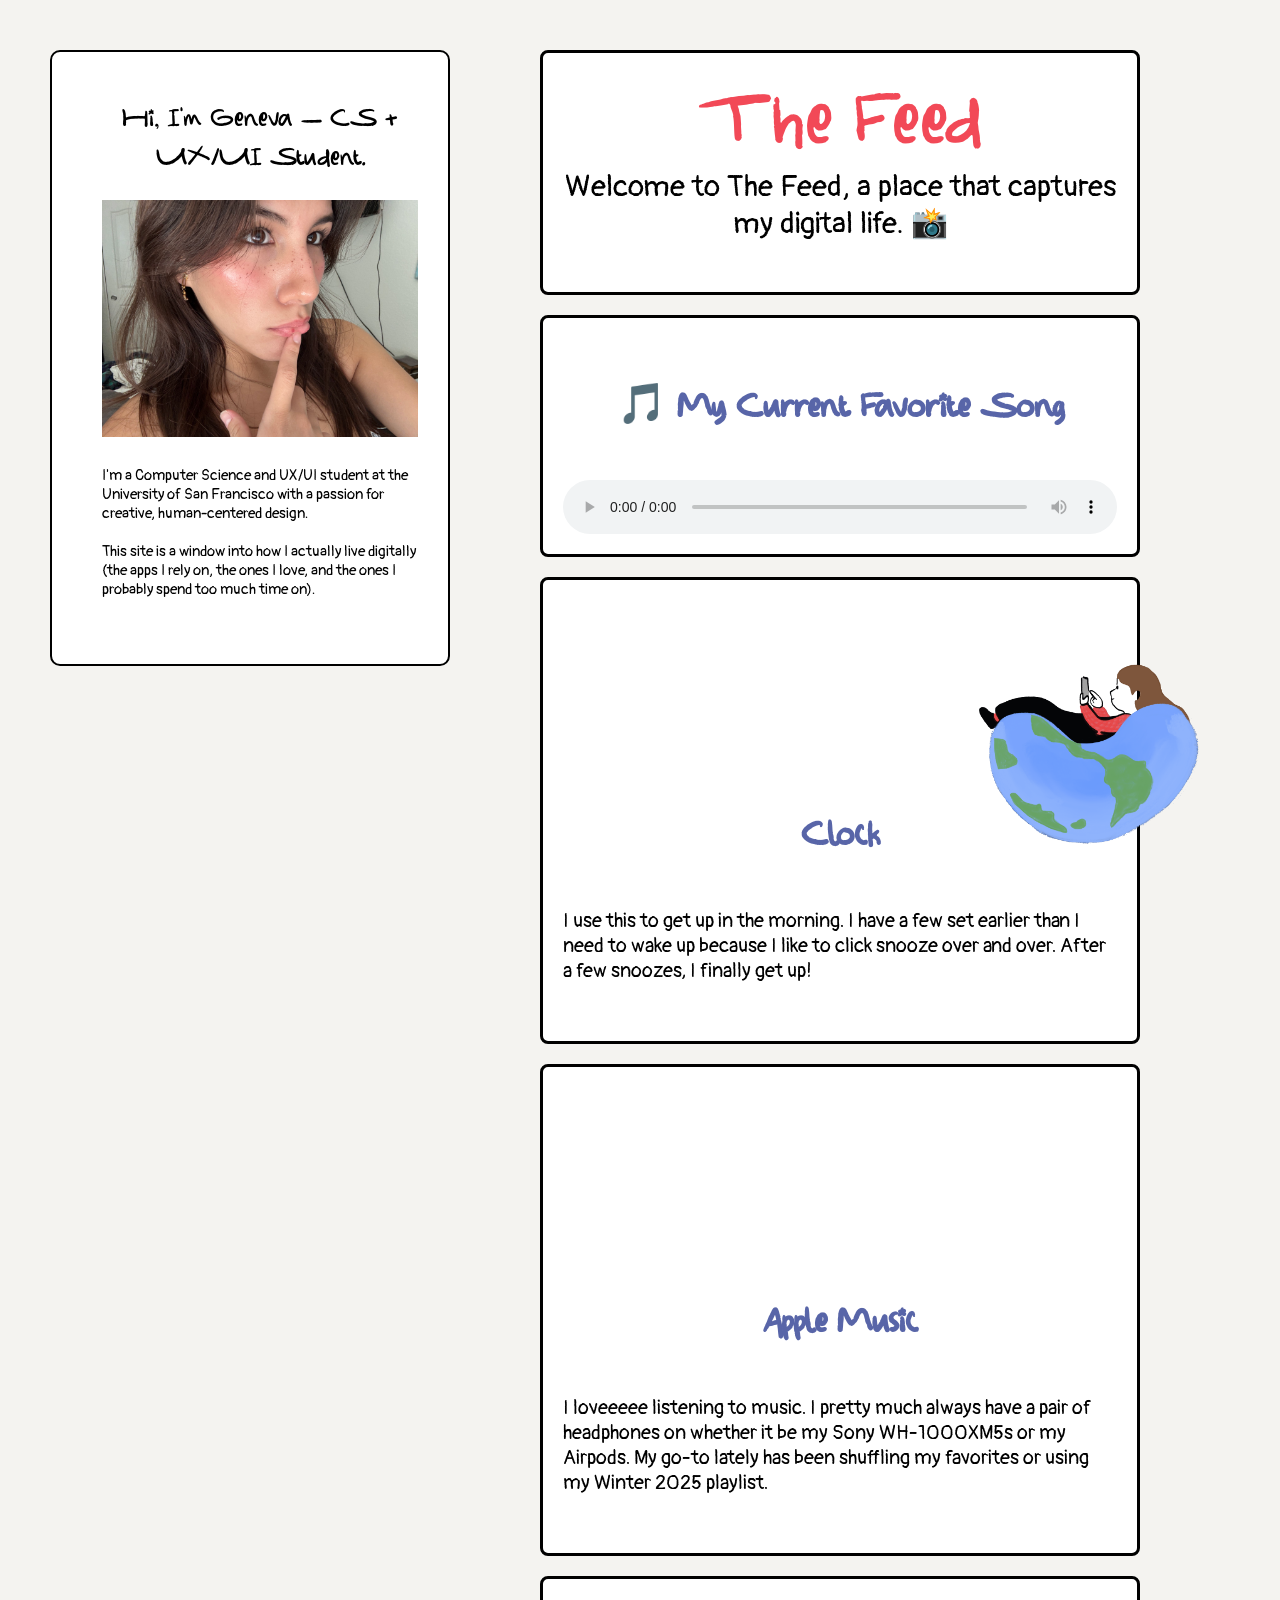
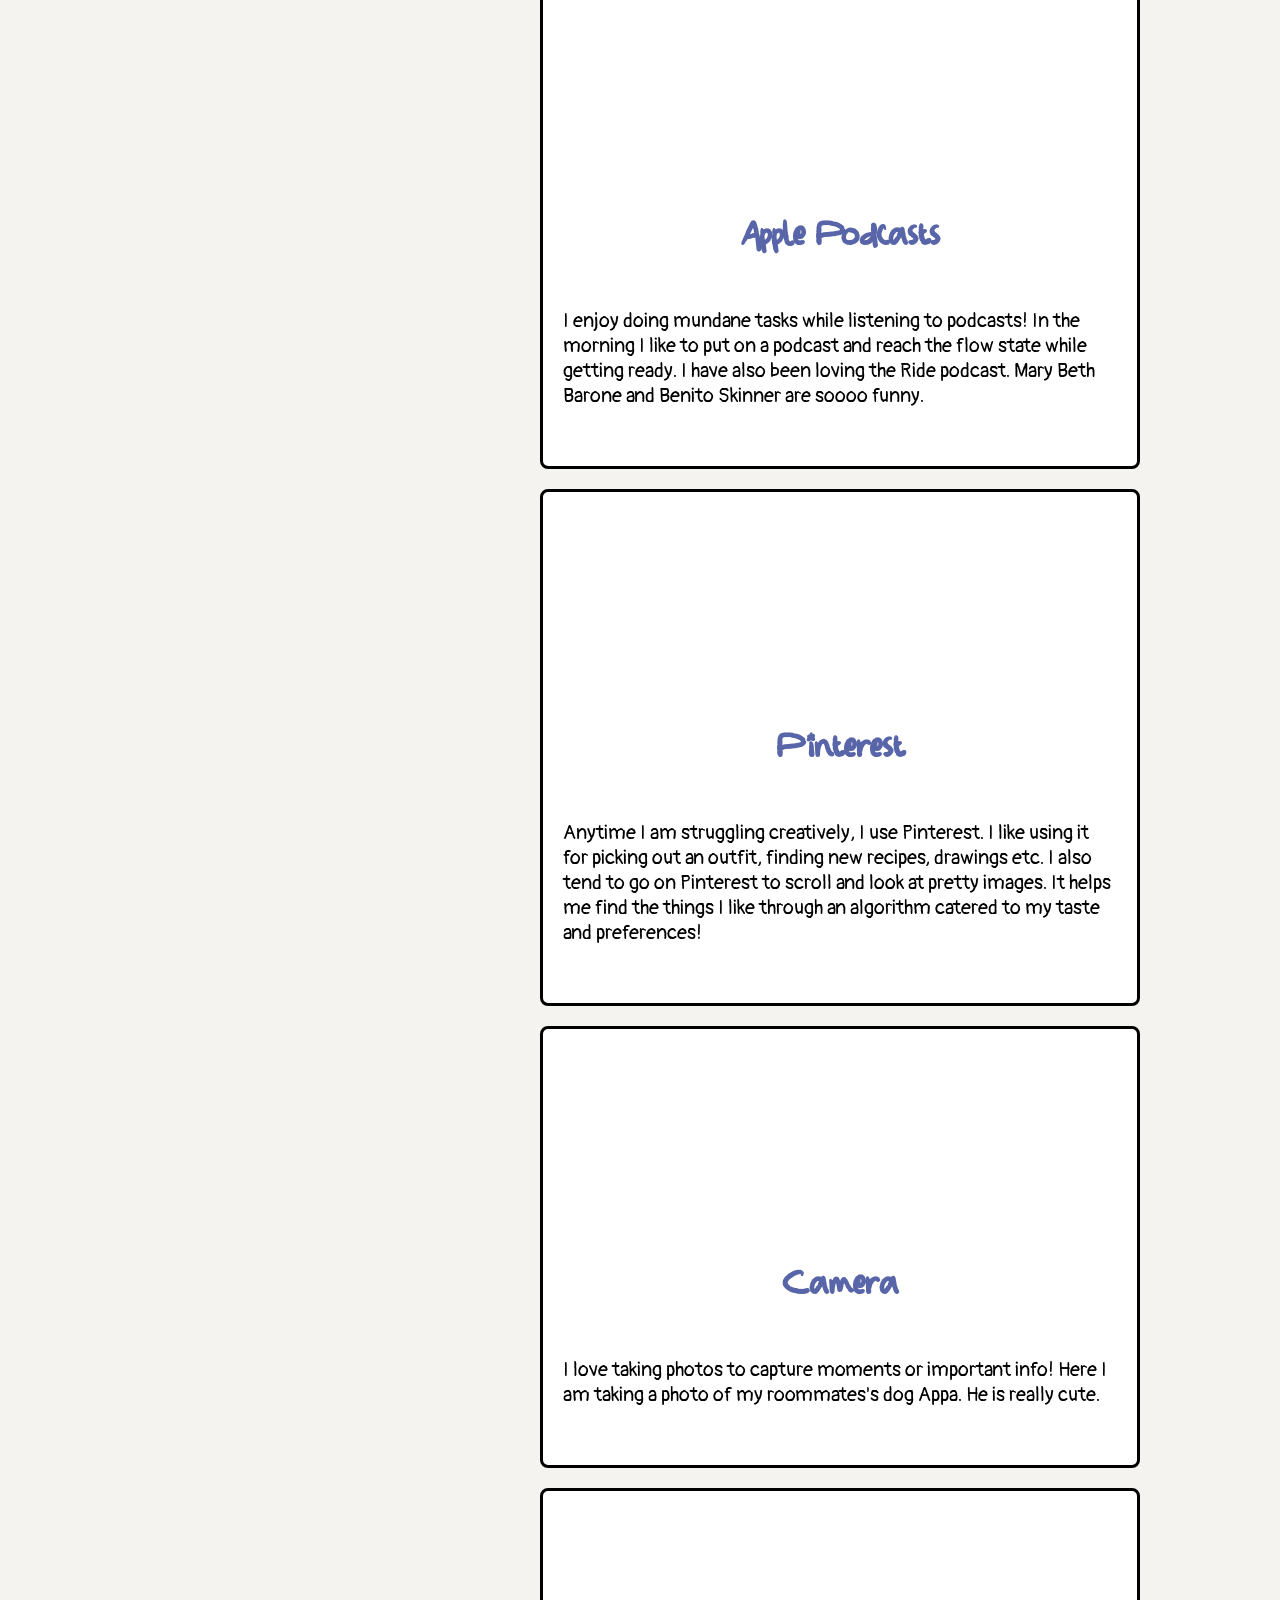
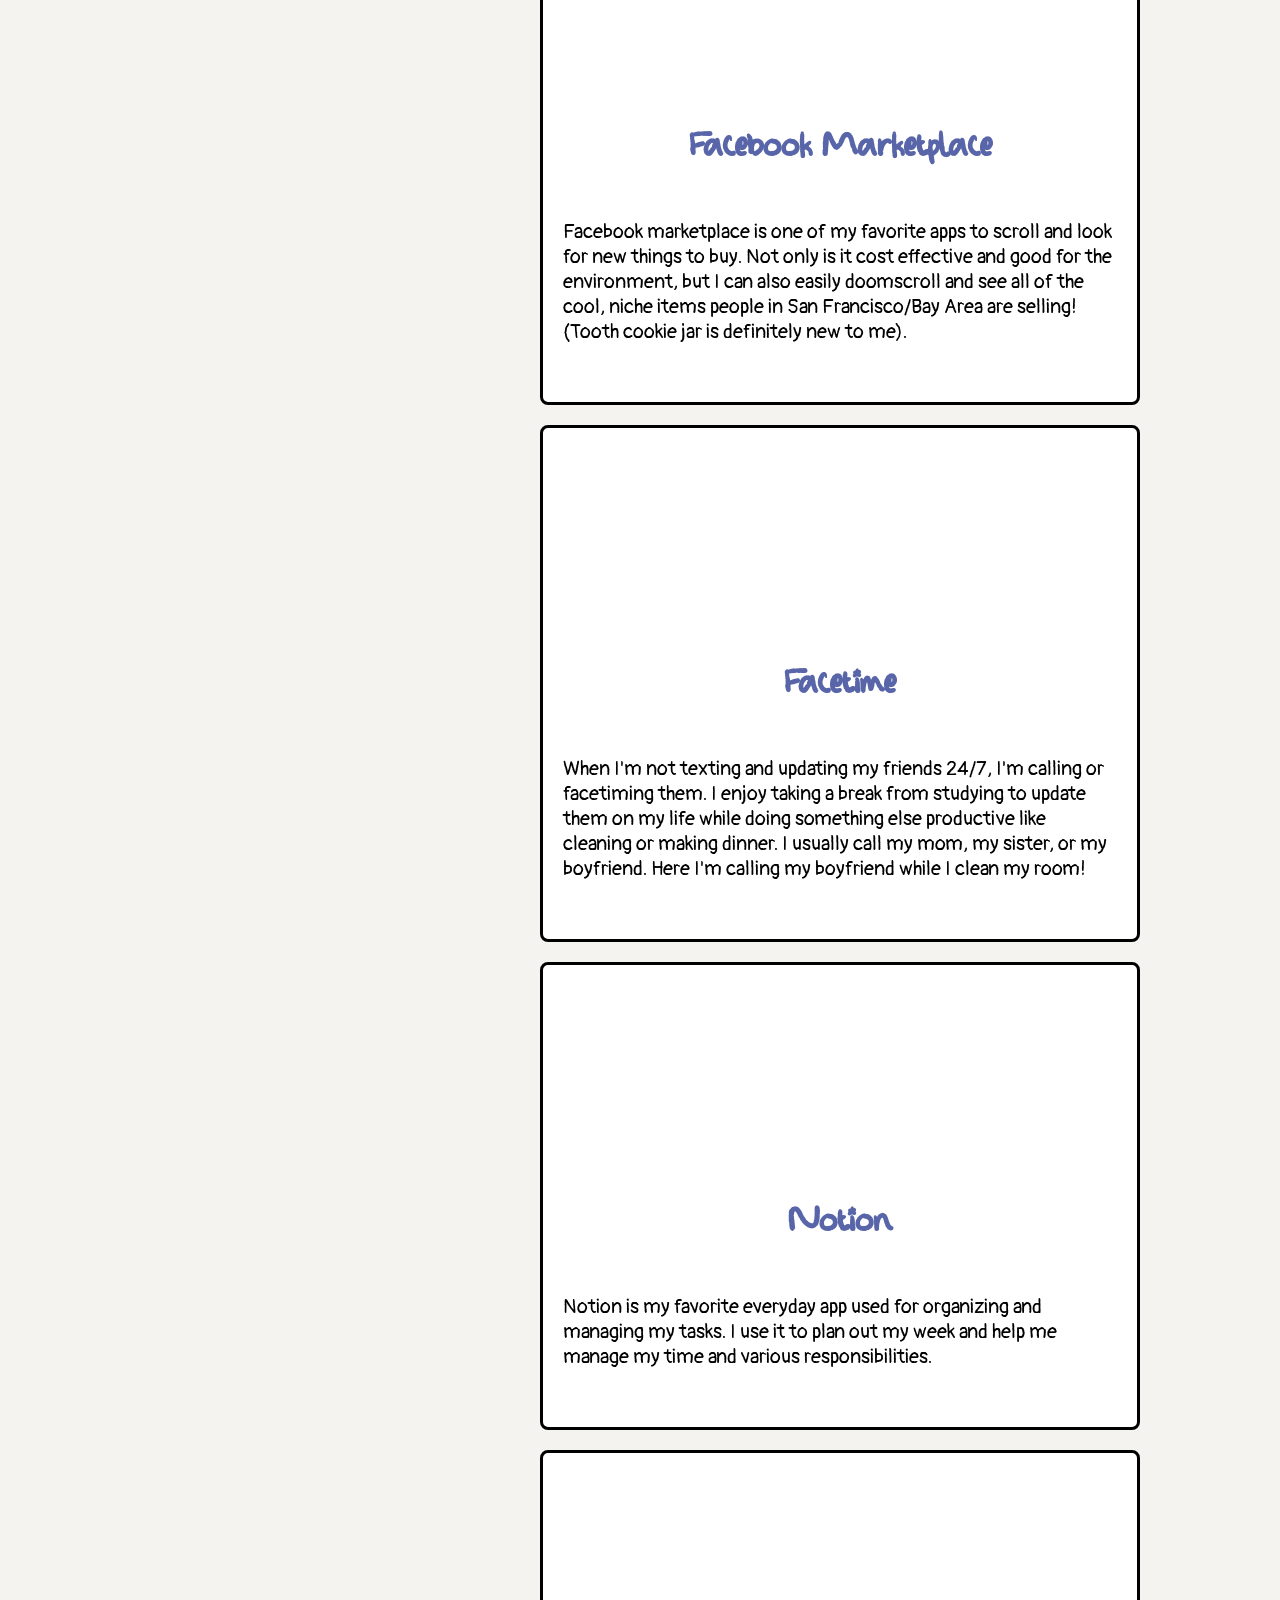
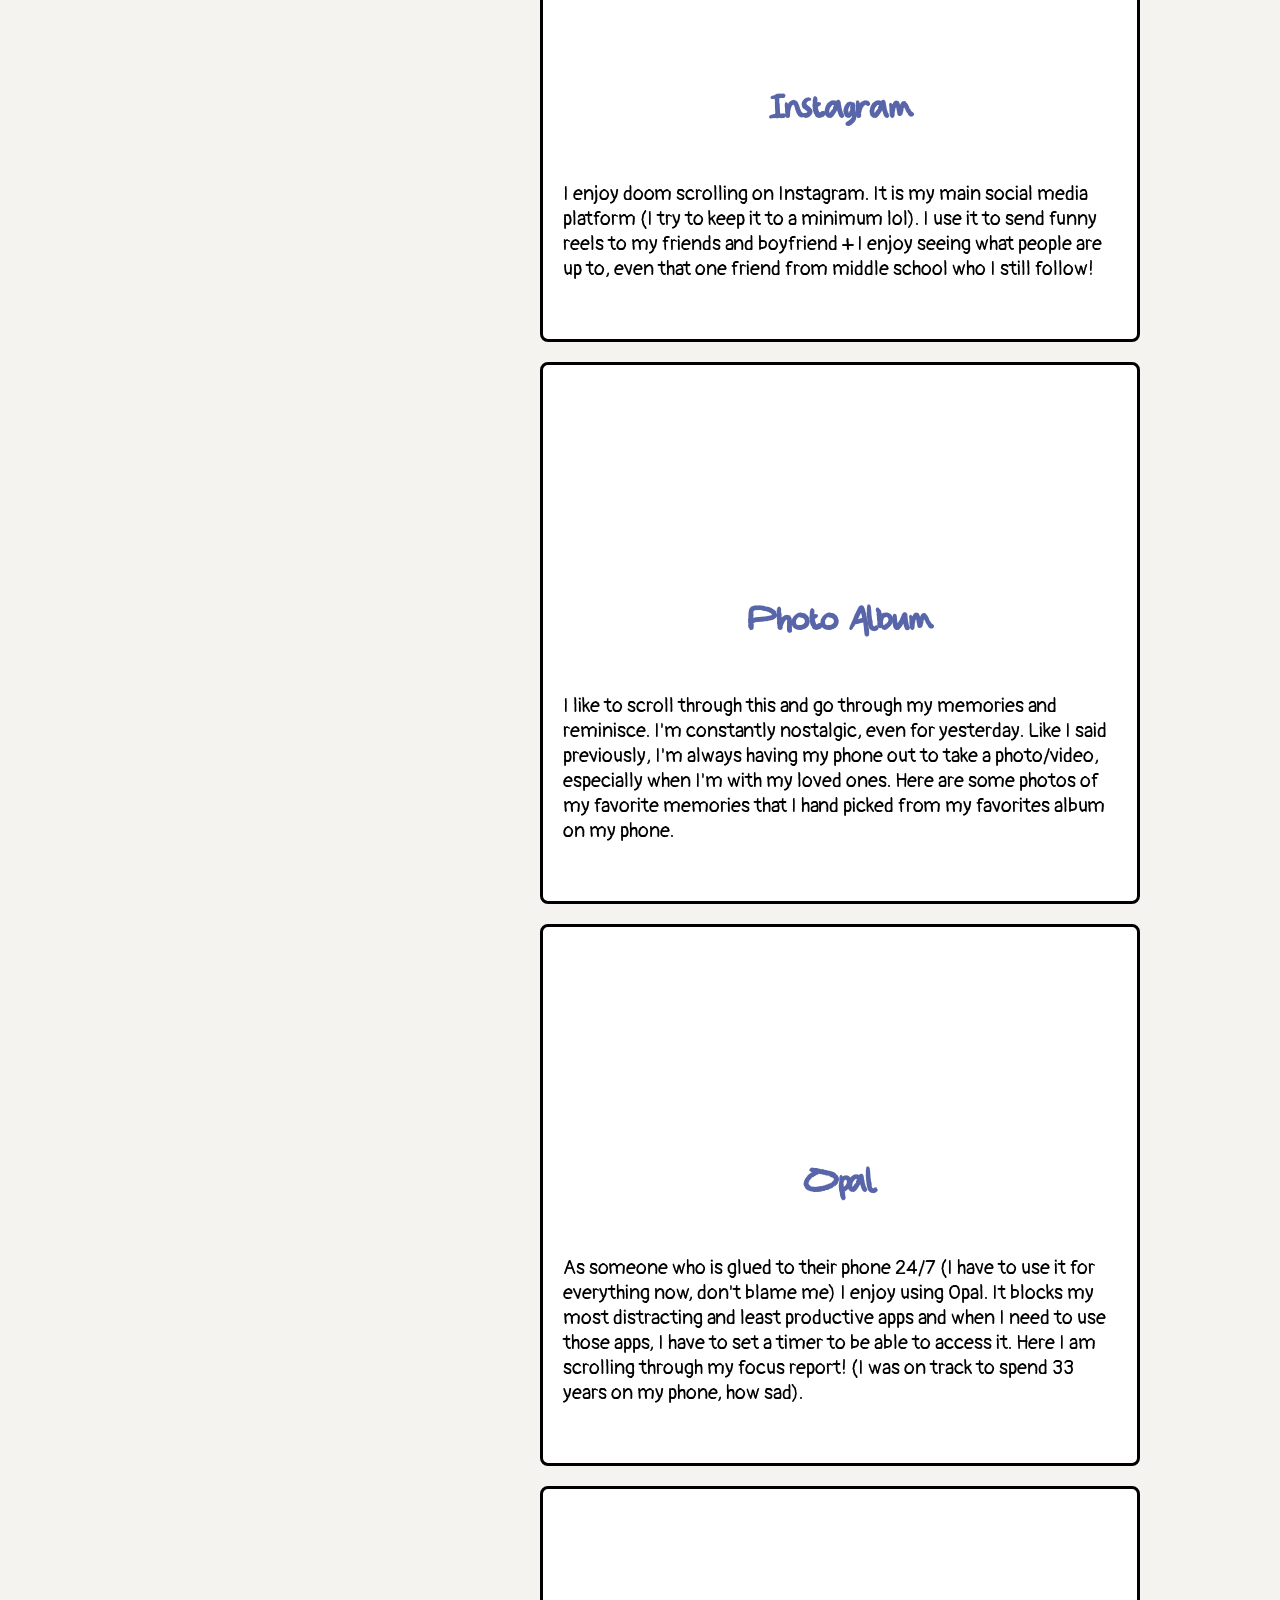
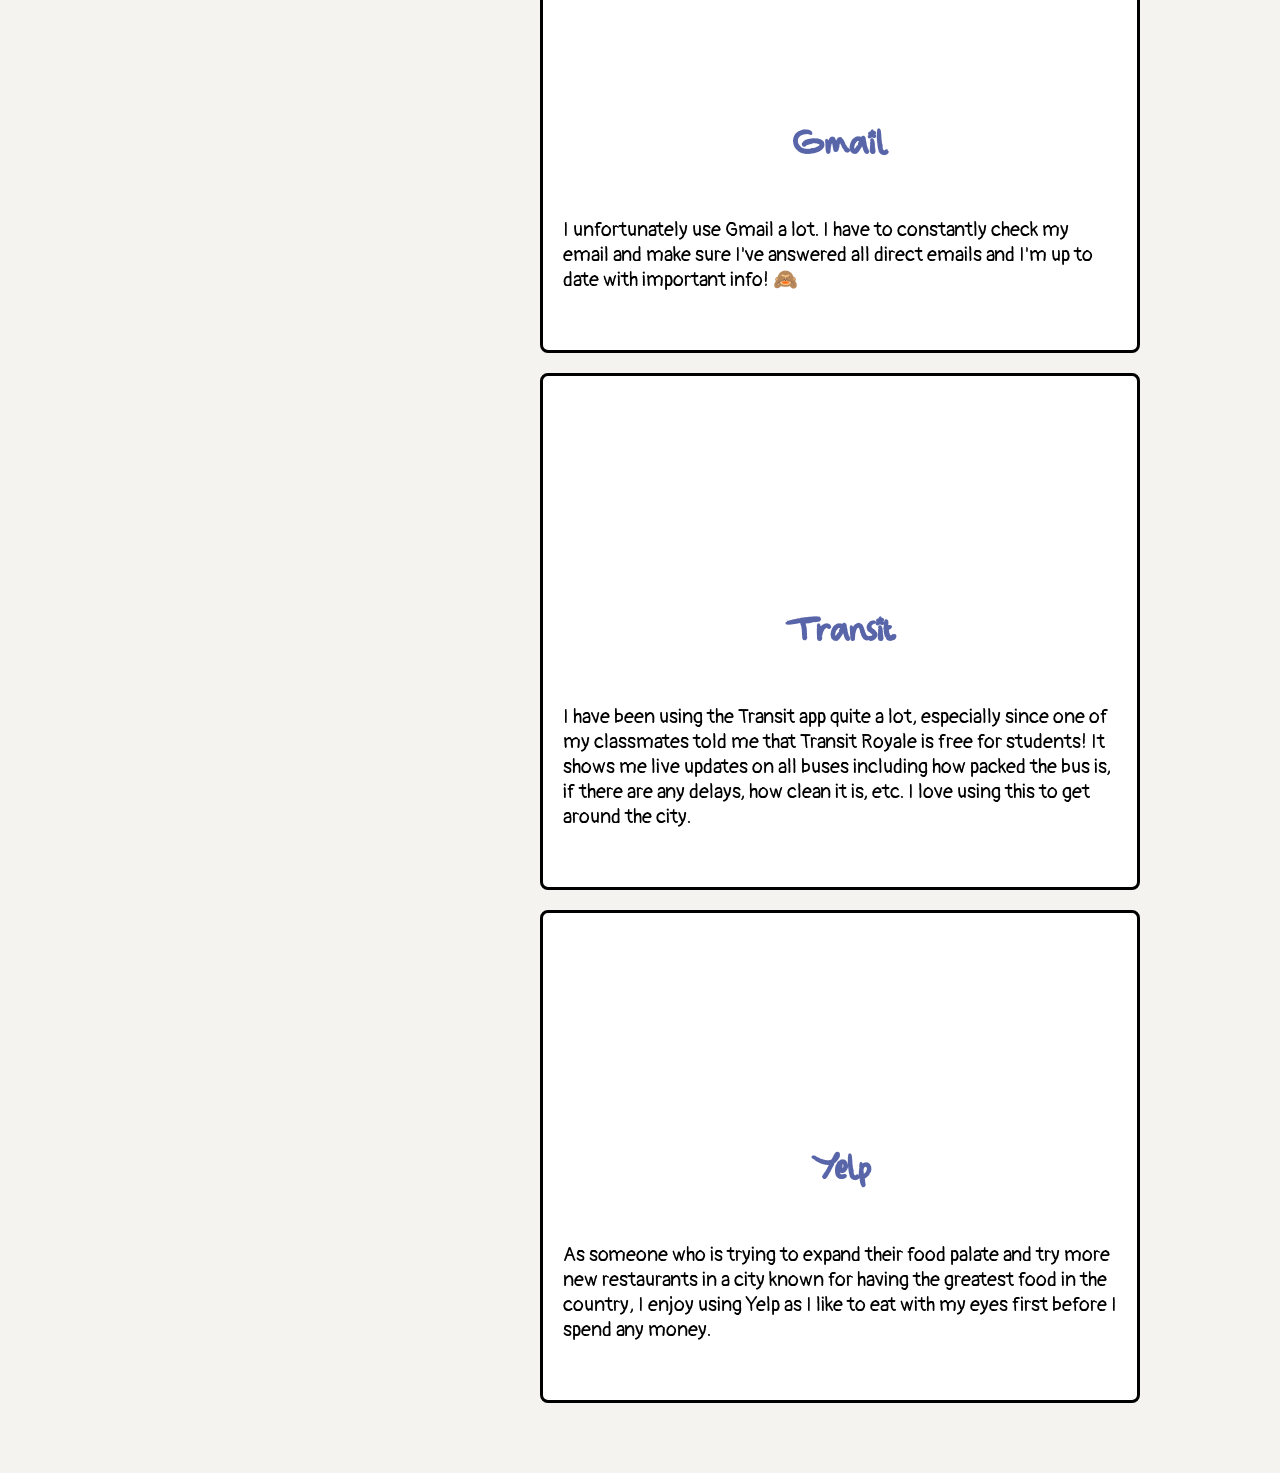
==== commit 1c56aff9: "New changes Removed certain features and repositioned things" ====
--- a/feed/feed.html
+++ b/feed/feed.html
@@ -14,9 +14,9 @@
 
 		<!-- LEFT SIDE -->
 		<div class="left-side">
-			<nav>
+			<!-- <nav>
 				<a href="../index.html" class="minoel-text"> The Feed</a>
-			</nav>
+			</nav> -->
 			
 			<!-- Box of friends and links to their github pages -->
 			<div class="bio-box">
@@ -29,23 +29,16 @@
 					This site is a window into how I actually live digitally (the apps I rely on, the ones I love, and 
 					the ones I probably spend too much time on).
 				</p>
-
-				<!-- FRIEND BOX MIGHT REMOVE -->
-				<!-- <br> -->
-				<!-- <hr id = "hr">
-				<h2 class="minoel-text">Check out my friends!</h2>
-				<ul>
-					<li><a href="#">Friend 1</a></li>
-					<li><a href="#">Friend 2</a></li>
-					<li><a href="#">Friend 3</a></li>
-					<li><a href="#">Friend 4</a></li>
-					<li><a href="#">Friend 5</a></li>
-				</ul> -->
 			</div>
 		</div>
 
 		<!-- RIGHT SIDE -->
 		<div class="right-side">
+			<!-- The Feed Box -->
+			 <div class="feed-box">
+    			<h2 class="minoel-text">The Feed</h2>
+    			<p>Welcome to The Feed, a place that captures my digital life. 📸</p>
+			</div>
 			<!-- Music Player -->
 			<div class="music-container">
 				<h3 class="minoel-text">
@@ -55,7 +48,6 @@
 					<source src="audio/Worrywort.mp3" type="audio/mpeg">
 					Your browser does not support the audio element.
 				</audio>
-				<p>Welcome to The Feed, a place that captures my digital life. 📸</p>
 			</div>
 			<!-- Media & text  -->
 			<div class="video-container">
@@ -191,9 +183,11 @@
 				</p>
 				<br>
 			</div> 
-		</div>
-
 	</div>
+	<!-- Corner gif -->
+  	<a href="../index.html" class="corner-gif">
+    	<img src="img/animated2.gif" alt="Back to home">
+  	</a>
 	
 </body>
 </html>
--- a/feed/css/feed.css
+++ b/feed/css/feed.css
@@ -6,6 +6,7 @@
   margin: 0;
   padding: 50px;
   box-sizing: border-box;
+  background-color: #F4F3F0;
 }
 
 /* ----------------------------------------
@@ -46,6 +47,9 @@
   min-width: 0;
   box-sizing: border-box;
   align-self: flex-start;
+  position: sticky;
+  top: 50px;
+  height: 100vh;
 }
 
 .right-side {
@@ -77,8 +81,6 @@
 }
 
 .bio-box {
-  position: sticky;
-  top: 50px;
   width: 100%;
   margin: 0;
   padding: 20px 30px 50px 50px;
@@ -86,6 +88,7 @@
   border-radius: 10px;
   box-sizing: border-box;
   animation: fadeIn 0.6s ease-in 0.3s both;
+  background-color: white;
 }
 
 .bio-box h2 {
@@ -114,7 +117,7 @@
 ------------------------------------------- */
 
 .music-container,
-.video-container {
+.video-container{
   width: 100%;
   max-width: 600px;
   margin: 0 0 20px 0;
@@ -122,6 +125,37 @@
   border: 3px solid black;
   border-radius: 8px;
   box-sizing: border-box;
+  background-color: white;
+}
+
+.feed-box {
+  display: flex;
+  flex-direction: column;
+  align-items: center;
+  text-align: center;
+  width: 100%;
+  max-width: 600px;
+  margin: 0 0 20px 0;
+  padding: 20px;
+  border: 3px solid black;
+  border-radius: 8px;
+  box-sizing: border-box;
+  background-color: white;
+  animation: fadeIn 0.6s ease-in 0.3s both;
+}
+
+.feed-box .minoel-text {
+  font-size: 85px;
+  color: #F24957;
+  margin: 0;
+  line-height: 1;
+}
+
+.feed-box p {
+  font-family: "Pangolin", cursive;
+  font-size: 30px;
+  text-align: center;
+  margin-top: 10px;
 }
 
 .music-container {
@@ -133,9 +167,9 @@
 
 .music-container h3,
 .video-container h3 {
-  font-size: 30px;
-  /* color: #5865a8; */
-  color: #0B4FD9;
+  font-size: 40px;
+  color: #5865a8;
+  /* color: #0B4FD9; */
   text-align: center;
 }
 
@@ -150,7 +184,7 @@
   font-weight: 400;
   font-style: normal;
   font-size: 20px;
-  text-align: center;
+  text-align: left;
   margin-top: 10px;
 }
 
@@ -168,8 +202,33 @@
 }
 
 /* ----------------------------------------
+  ANIMATED GIF IN CORNER
+------------------------------------------- */
+
+.corner-gif {
+  position: fixed;
+  bottom: 10px;
+  right: 50px;
+  z-index: 999;
+  transition: transform 0.2s ease;
+  animation: fadeIn 0.6s ease-in 0.8s both;
+}
+
+.corner-gif img {
+  width: 280px;
+  height: auto;
+  display: block;
+  animation: float 3s ease-in-out infinite;
+}
+
+.corner-gif:hover {
+  transform: scale(1.1);
+}
+
+/* ----------------------------------------
   RESPONSIVE
 ------------------------------------------- */
+
 
 @media (max-width: 1000px) {
   body {
@@ -187,6 +246,8 @@
     width: 100%;
     max-width: 600px;
     margin-bottom: 20px;
+    position: static;  /* unstick the bio-box on small screens */
+    height: auto;      /* remove fixed height */
   }
 
   .right-side {
@@ -199,6 +260,15 @@
   nav a {
     margin-top: 0;
   }
+
+  .corner-gif {
+    bottom: 10px;
+    right: 10px;  /* pull it away from the edge */
+  }
+
+  .corner-gif img {
+    width: 120px;  /* shrink the gif on small screens */
+  }
 }
 
 @keyframes fadeIn {
@@ -206,50 +276,7 @@
   to {opacity: 1;}
 } 
 
-
-/* .friend-box a {
-  font-size: 25px;
-  font-family: "Pangolin", cursive;
-  font-weight: 400;
-  font-style: normal;
-} */
-
-/* .friend-box .h1 {
-  border: none;
-  width: 90%;
-  border-top: 2px solid black;
-  padding-bottom: 20px;
-  display: block;
-}
-
-.friend-box #hr {
-  border: none;
-  border-top: 2px solid black;
-  margin: 15px -30px 0 -50px;
-  width: calc(100% + 80px);
-  display: block;
-}
-
-ul {
-  list-style: none;
-  padding-left: 0;
-}
-
-li {
-  position: relative;
-  padding-left: 50px;
-}
-
-li::before {
-  content: "";
-  position: absolute;
-  left: 0;
-  top: 50%;
-  transform: translateY(-50%);
-  width: 30px;
-  height: 30px;
-  background-image: url('../img/denim-heart.png');
-  background-size: contain;
-  background-repeat: no-repeat;
-  background-position: center;
-} */+@keyframes float {
+  0%, 100% { transform: translateY(0); }
+  50% { transform: translateY(-12px); }
+}
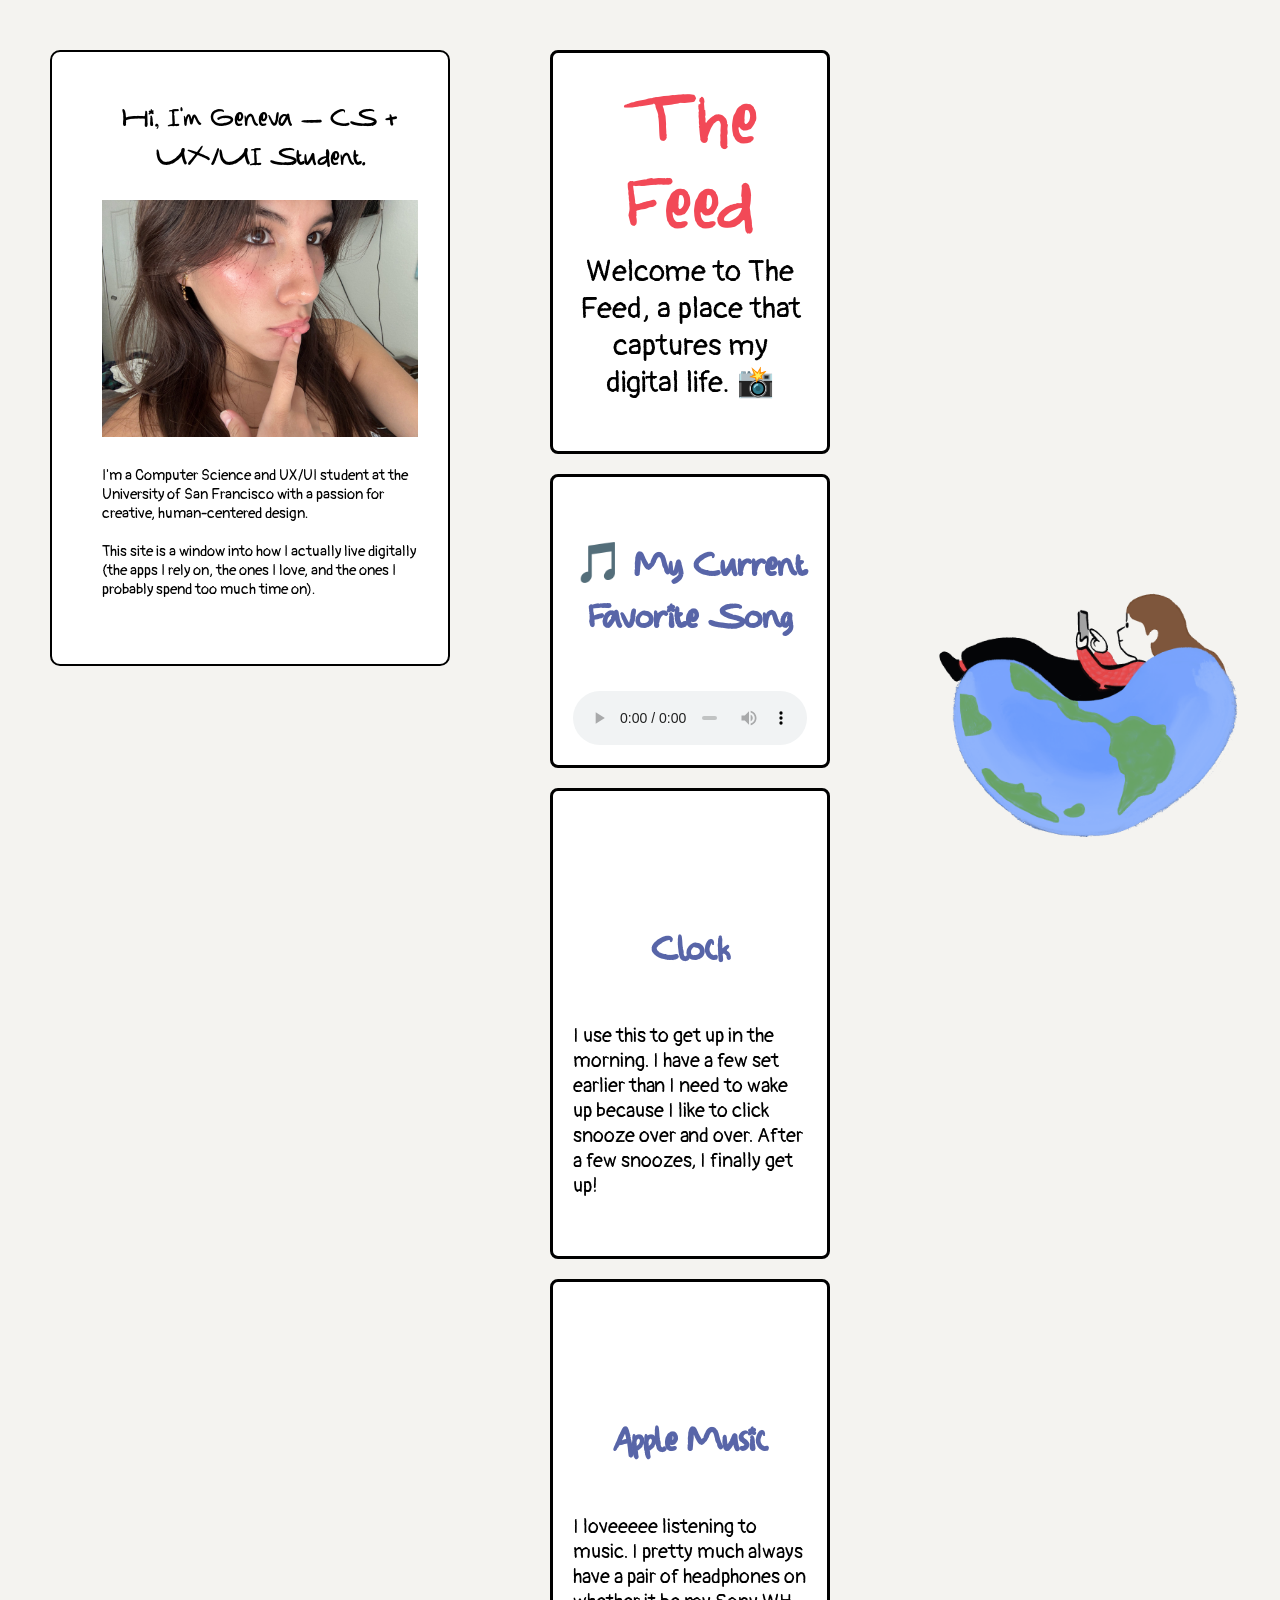
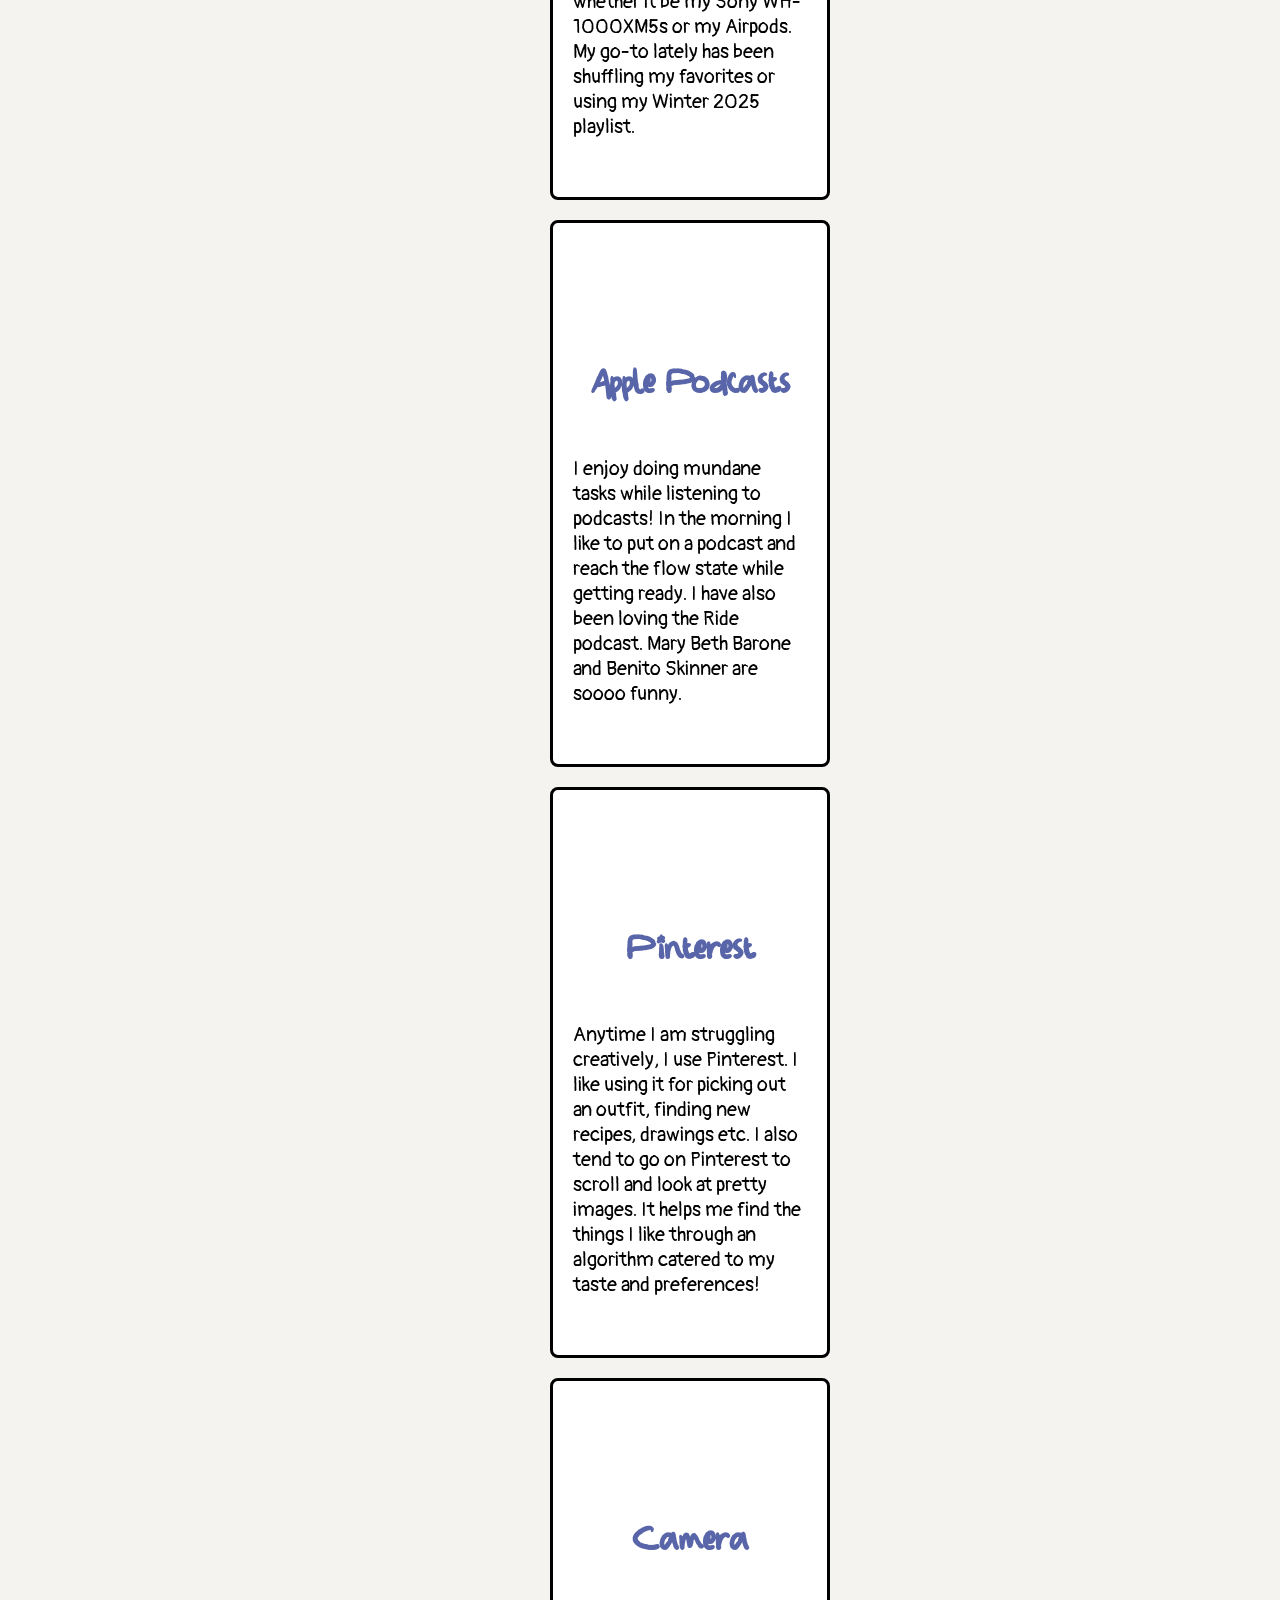
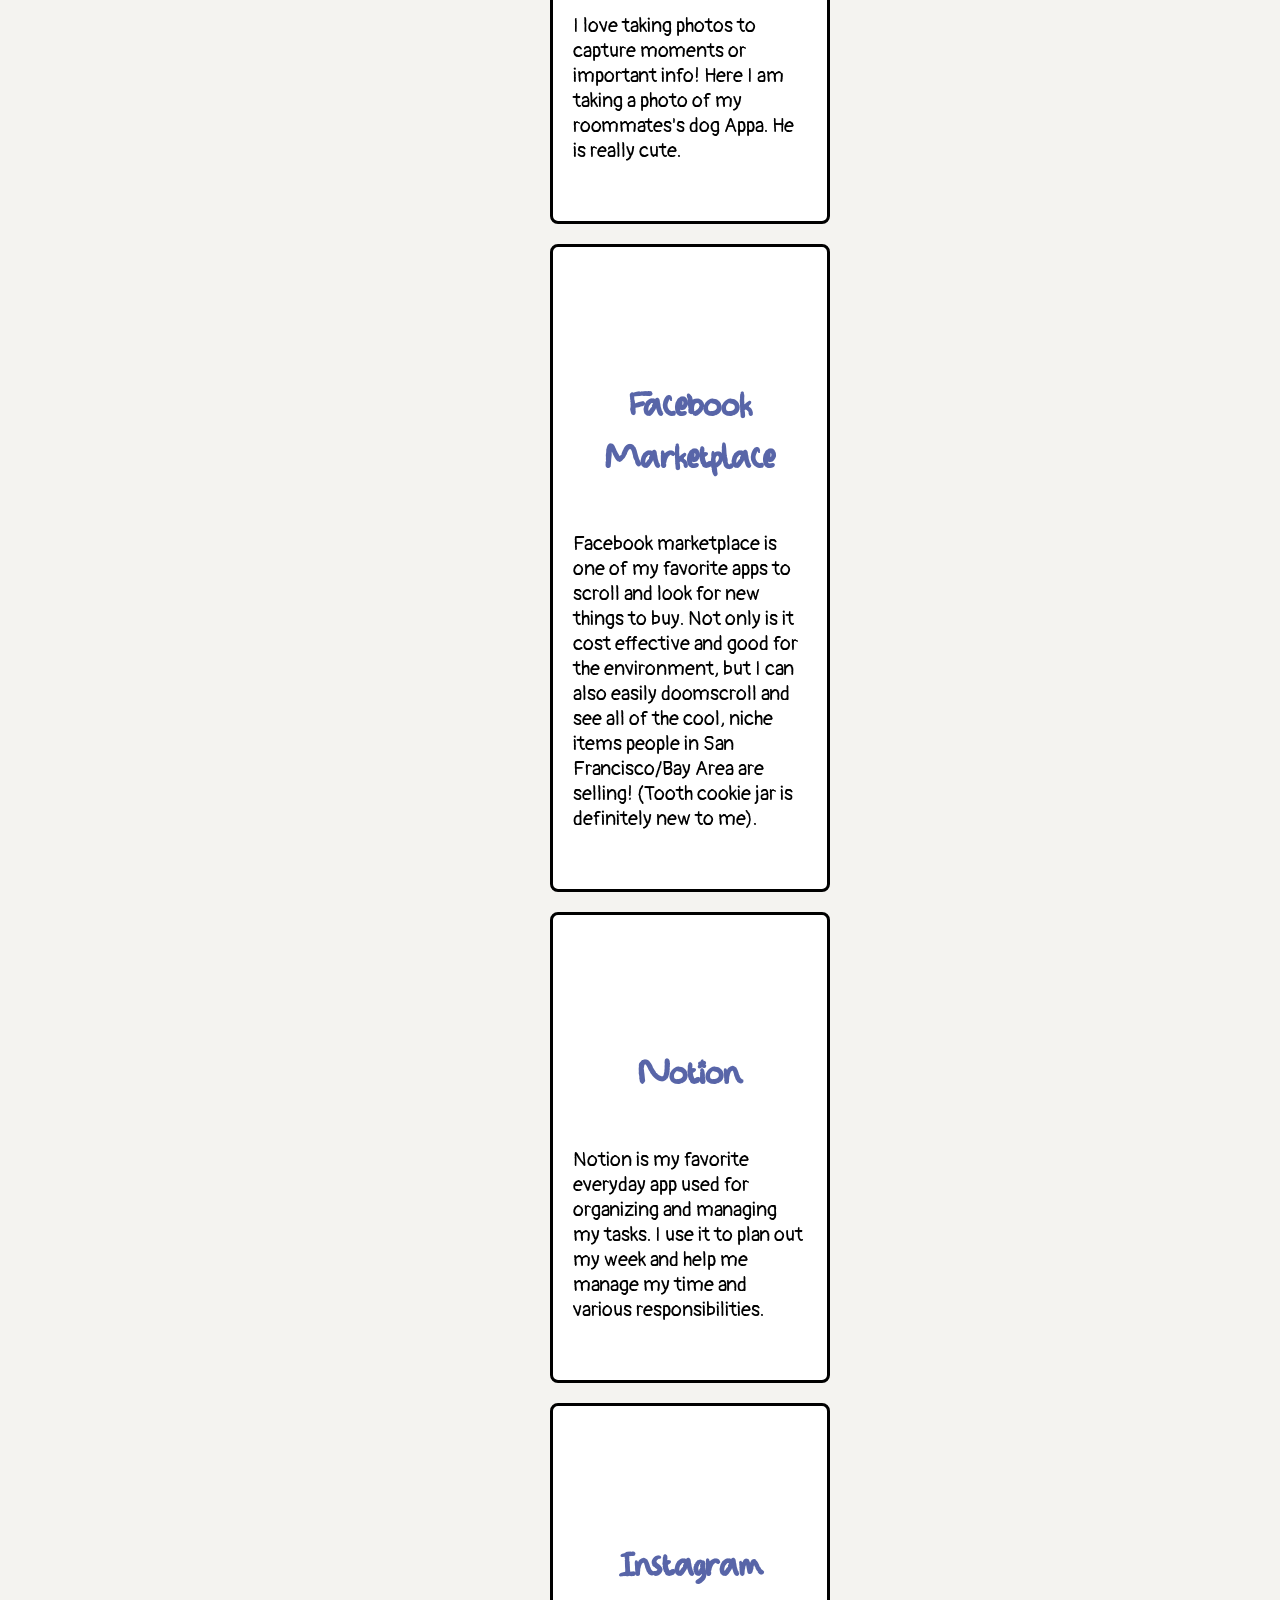
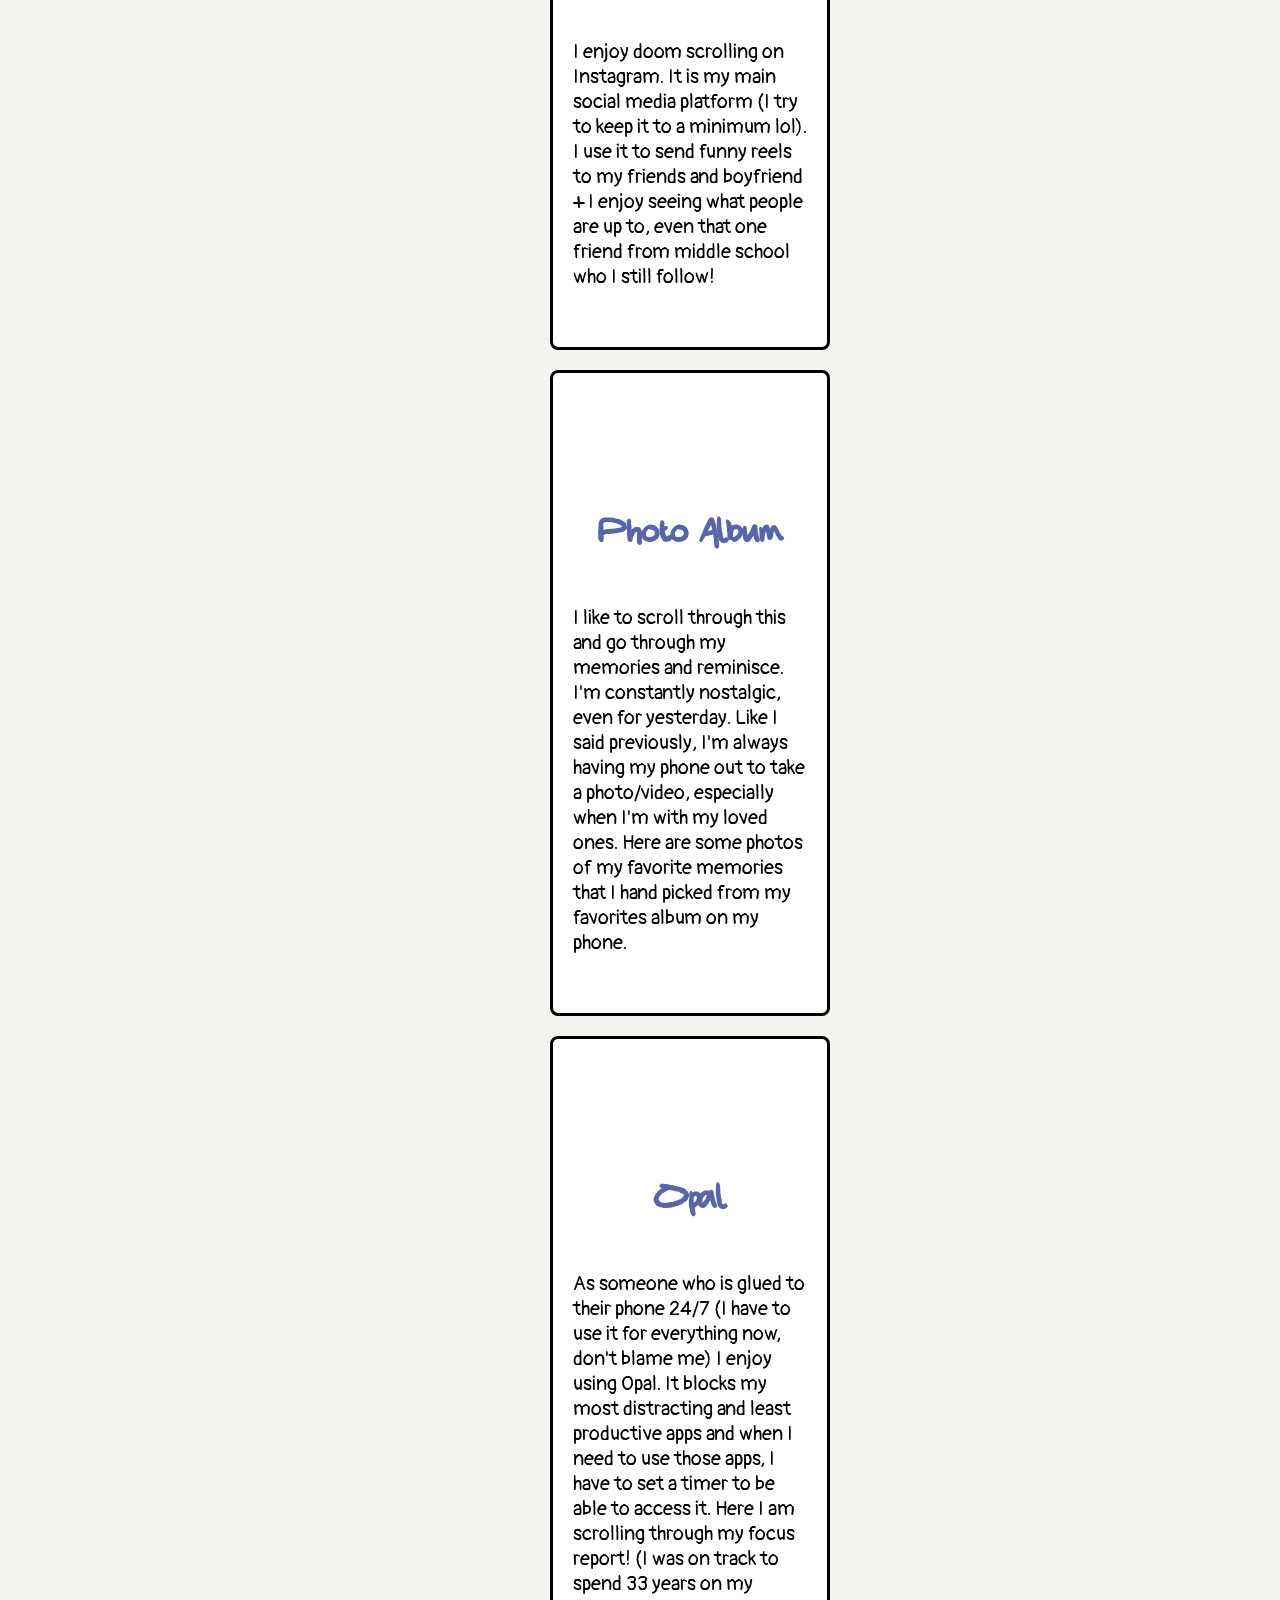
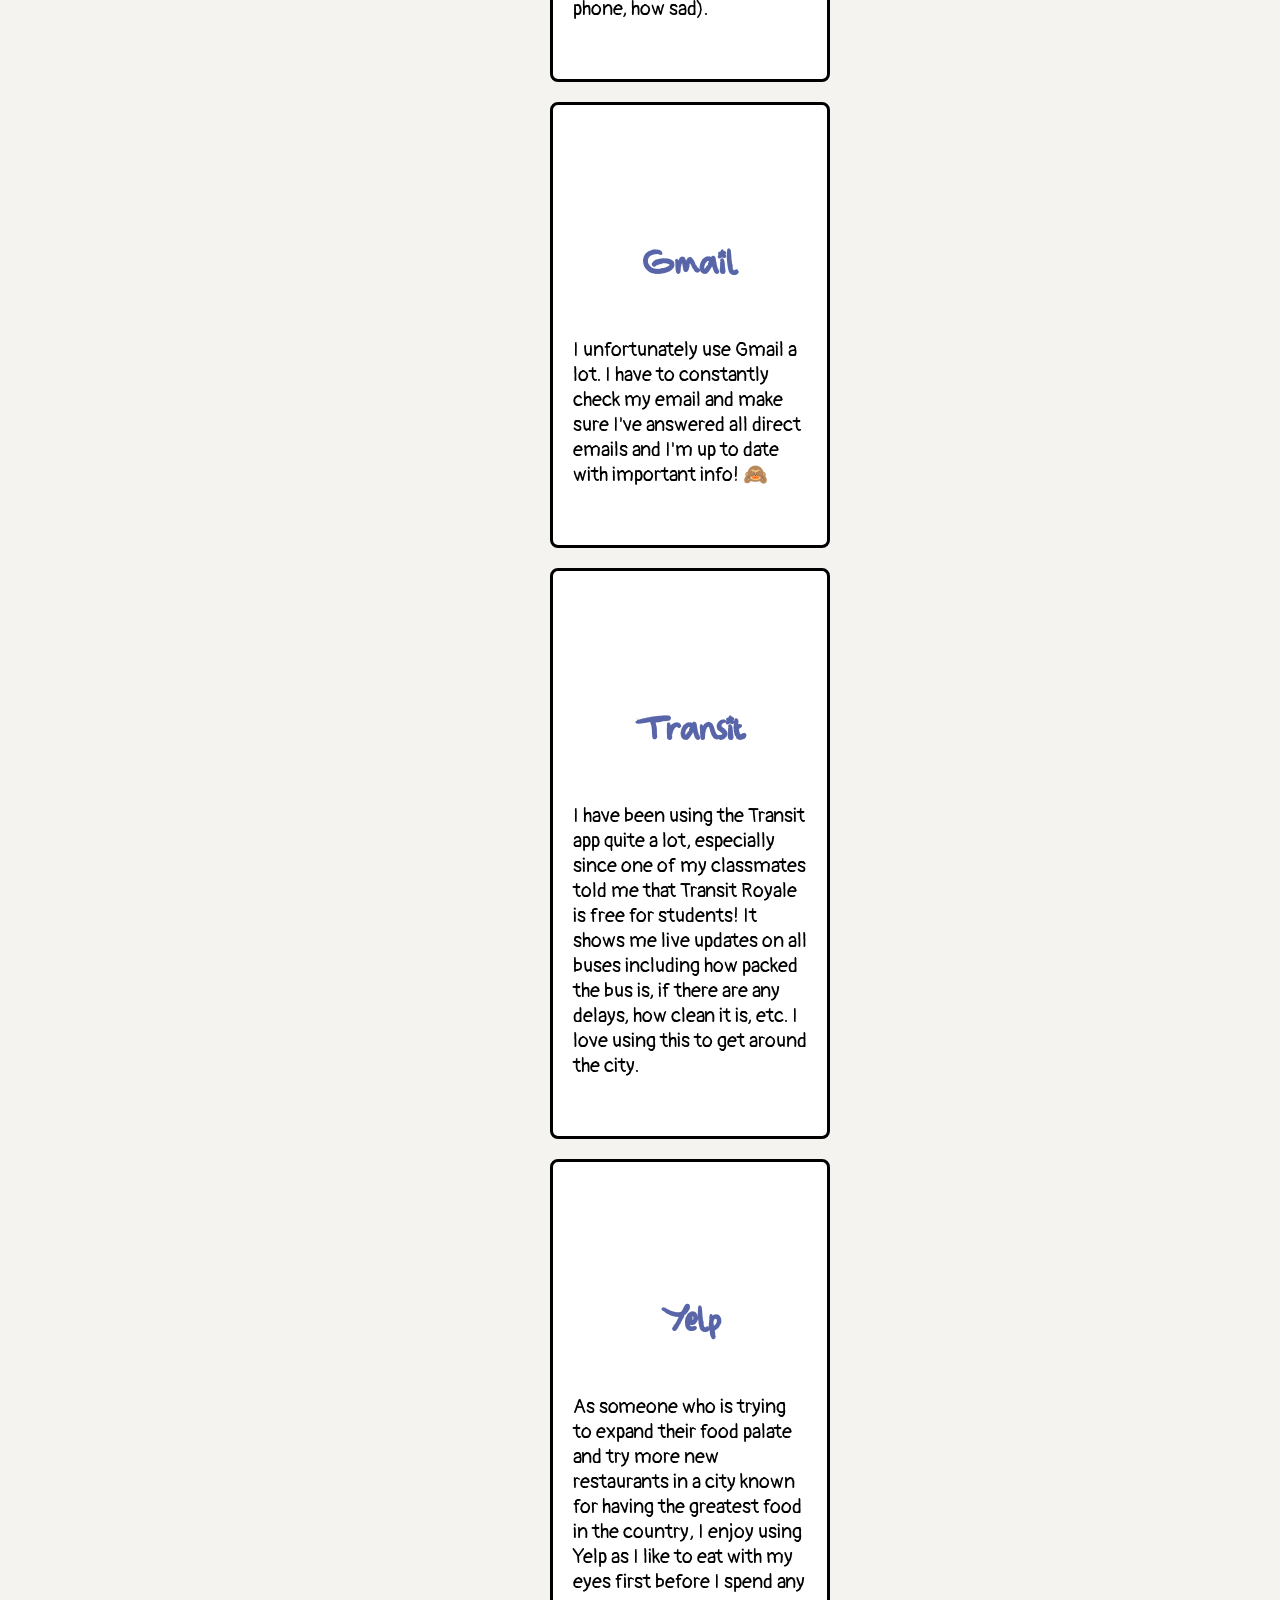
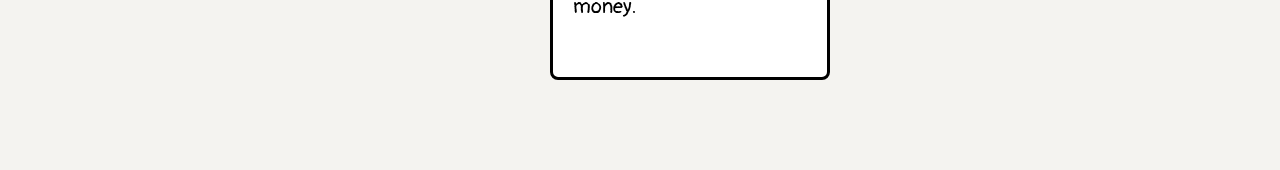
==== commit f11067d7: "Changes Fixing the gif at the bottom left of the screen and other layout items" ====
--- a/feed/feed.html
+++ b/feed/feed.html
@@ -107,7 +107,7 @@
 				</p>
 				<br>
 			</div>
-			<div class="video-container">
+			<!-- <div class="video-container">
 				<video src="video/.mp4.mov" autoplay loop muted playsinline></video>
 				<h3 class="minoel-text"><b>Facetime</b></h3>
 				<p>
@@ -116,7 +116,7 @@
 					I usually call my mom, my sister, or my boyfriend. Here I'm calling my boyfriend while I clean my room!
 				</p>
 				<br>
-			</div>
+			</div> -->
 			<div class="video-container">
 				<video src="video/notion.mp4.mov" autoplay loop muted playsinline></video>
 				<h3 class="minoel-text"><b>Notion </b></h3>
--- a/feed/css/feed.css
+++ b/feed/css/feed.css
@@ -58,8 +58,10 @@
   flex-direction: column;
   align-items: center;
   min-width: 0;
-}
-
+  padding-bottom: 20px;
+  padding-right: 400px;
+  padding-left: 100px; /* adds breathing room from the left side */
+}
 
 /* ----------------------------------------
   LEFT SIDE
@@ -207,15 +209,15 @@
 
 .corner-gif {
   position: fixed;
-  bottom: 10px;
-  right: 50px;
+  bottom: 0px;
+  right: 0px;  /* pin it to the far right edge */
   z-index: 999;
   transition: transform 0.2s ease;
   animation: fadeIn 0.6s ease-in 0.8s both;
 }
 
 .corner-gif img {
-  width: 280px;
+  width: 380px;
   height: auto;
   display: block;
   animation: float 3s ease-in-out infinite;
@@ -251,10 +253,9 @@
   }
 
   .right-side {
-    position: static;
-    transform: none;
-    width: 100%;
-    max-width: 600px;
+    padding-right: 0;
+    padding-left: 0;
+    padding-bottom: 200px;
   }
 
   nav a {
@@ -267,7 +268,7 @@
   }
 
   .corner-gif img {
-    width: 120px;  /* shrink the gif on small screens */
+    width: 160px;
   }
 }
 
@@ -279,4 +280,4 @@
 @keyframes float {
   0%, 100% { transform: translateY(0); }
   50% { transform: translateY(-12px); }
-}
+}
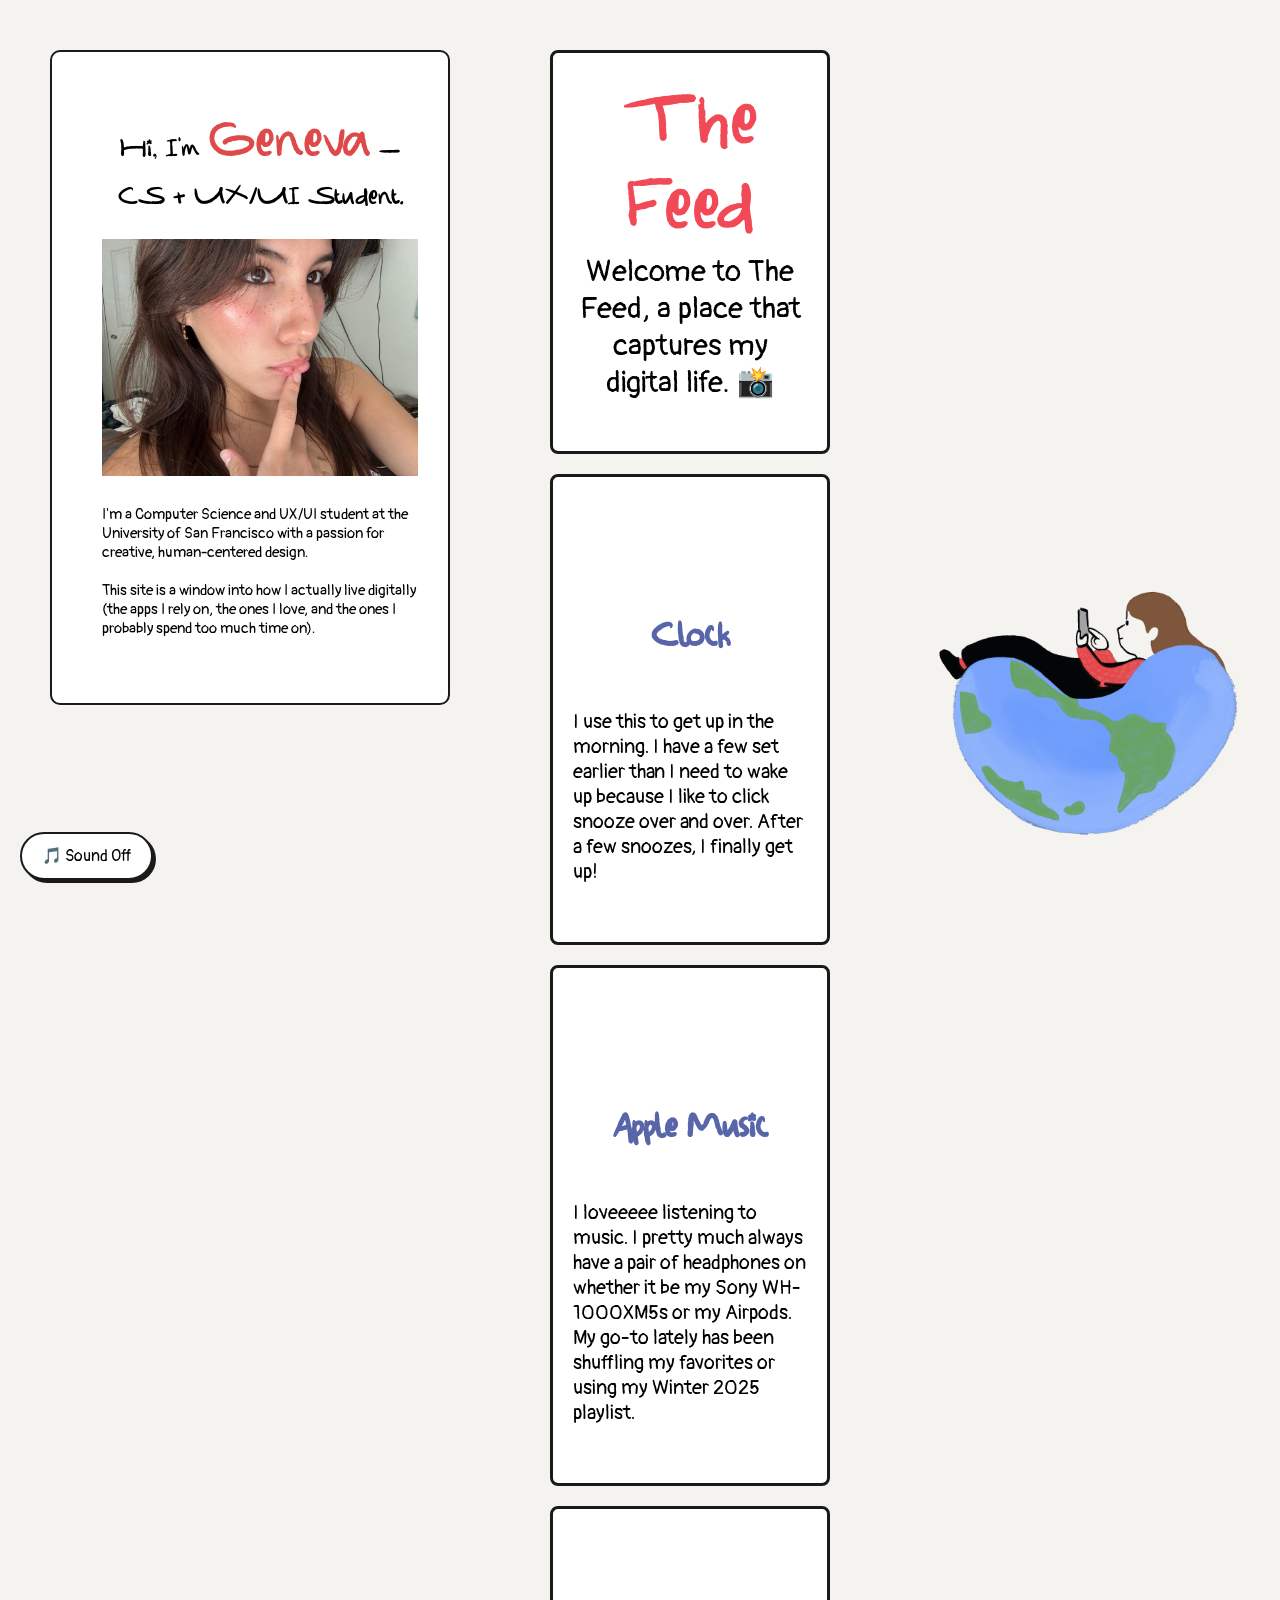
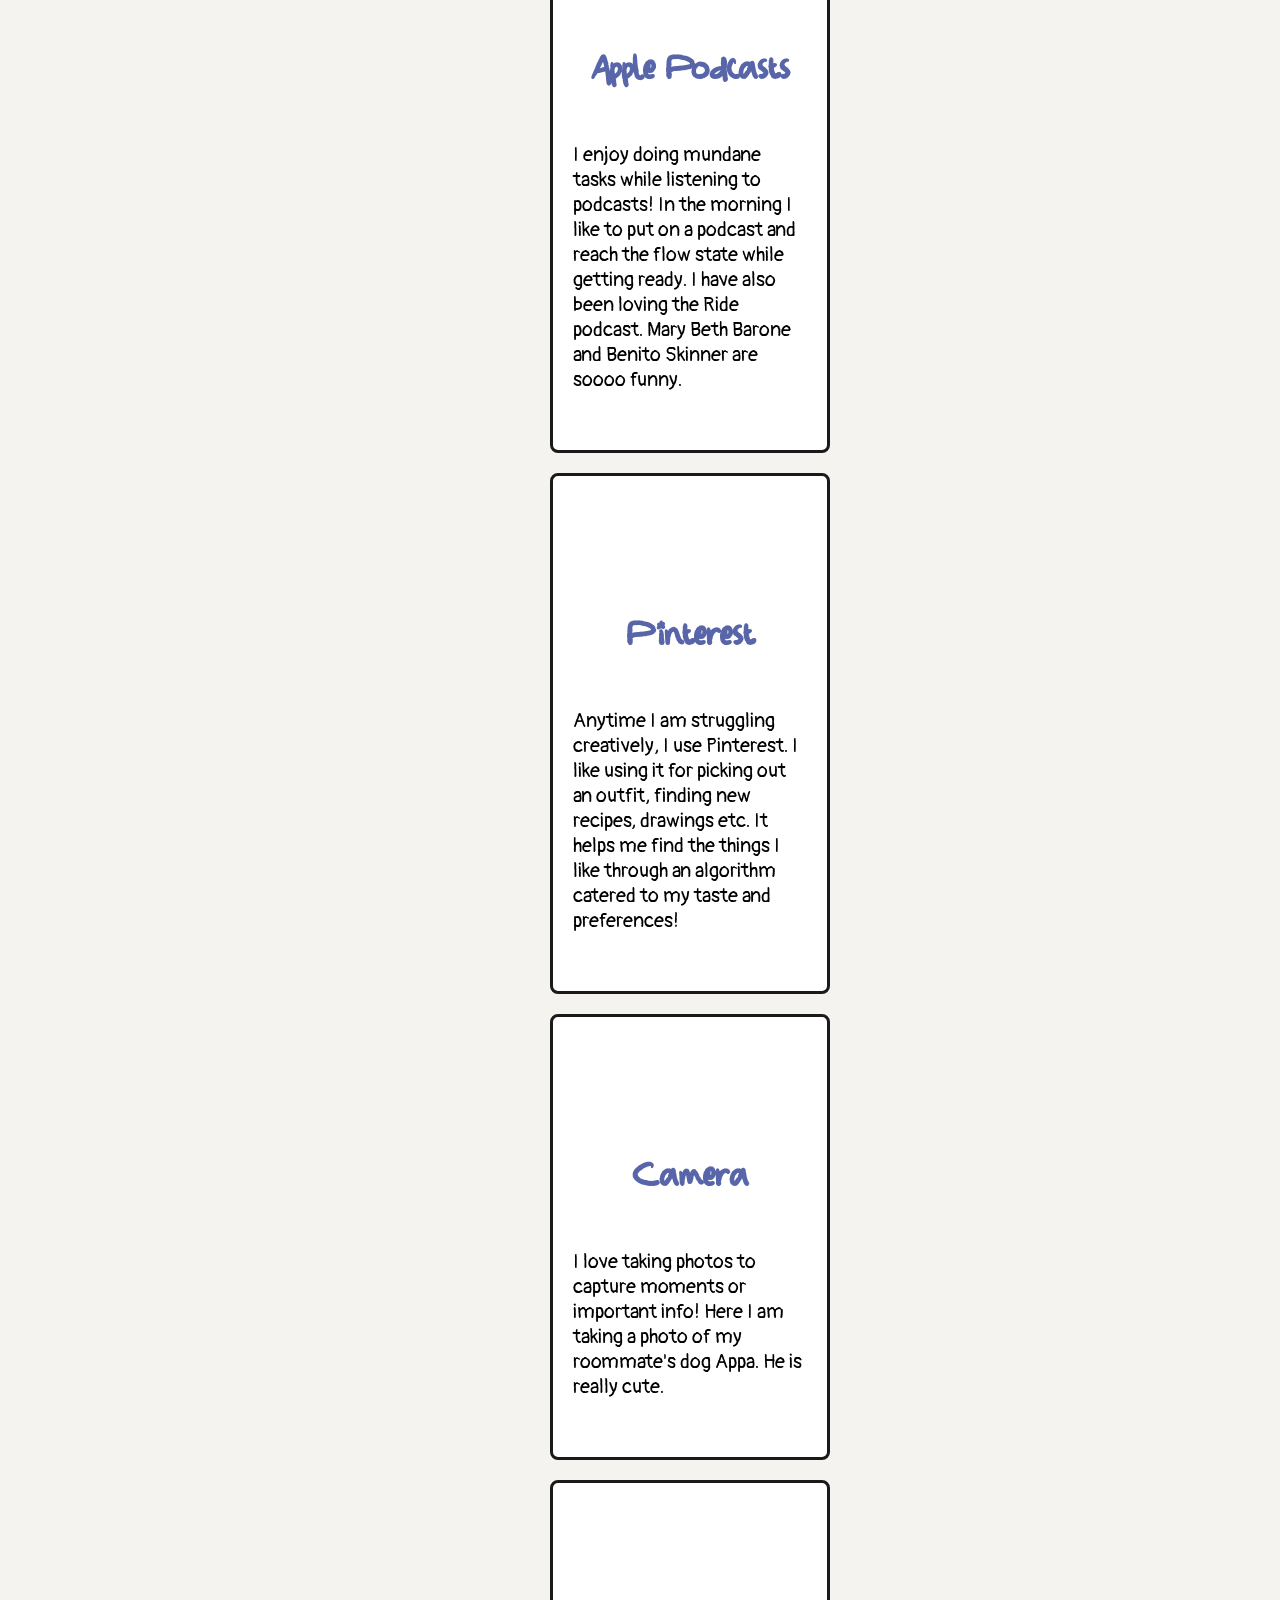
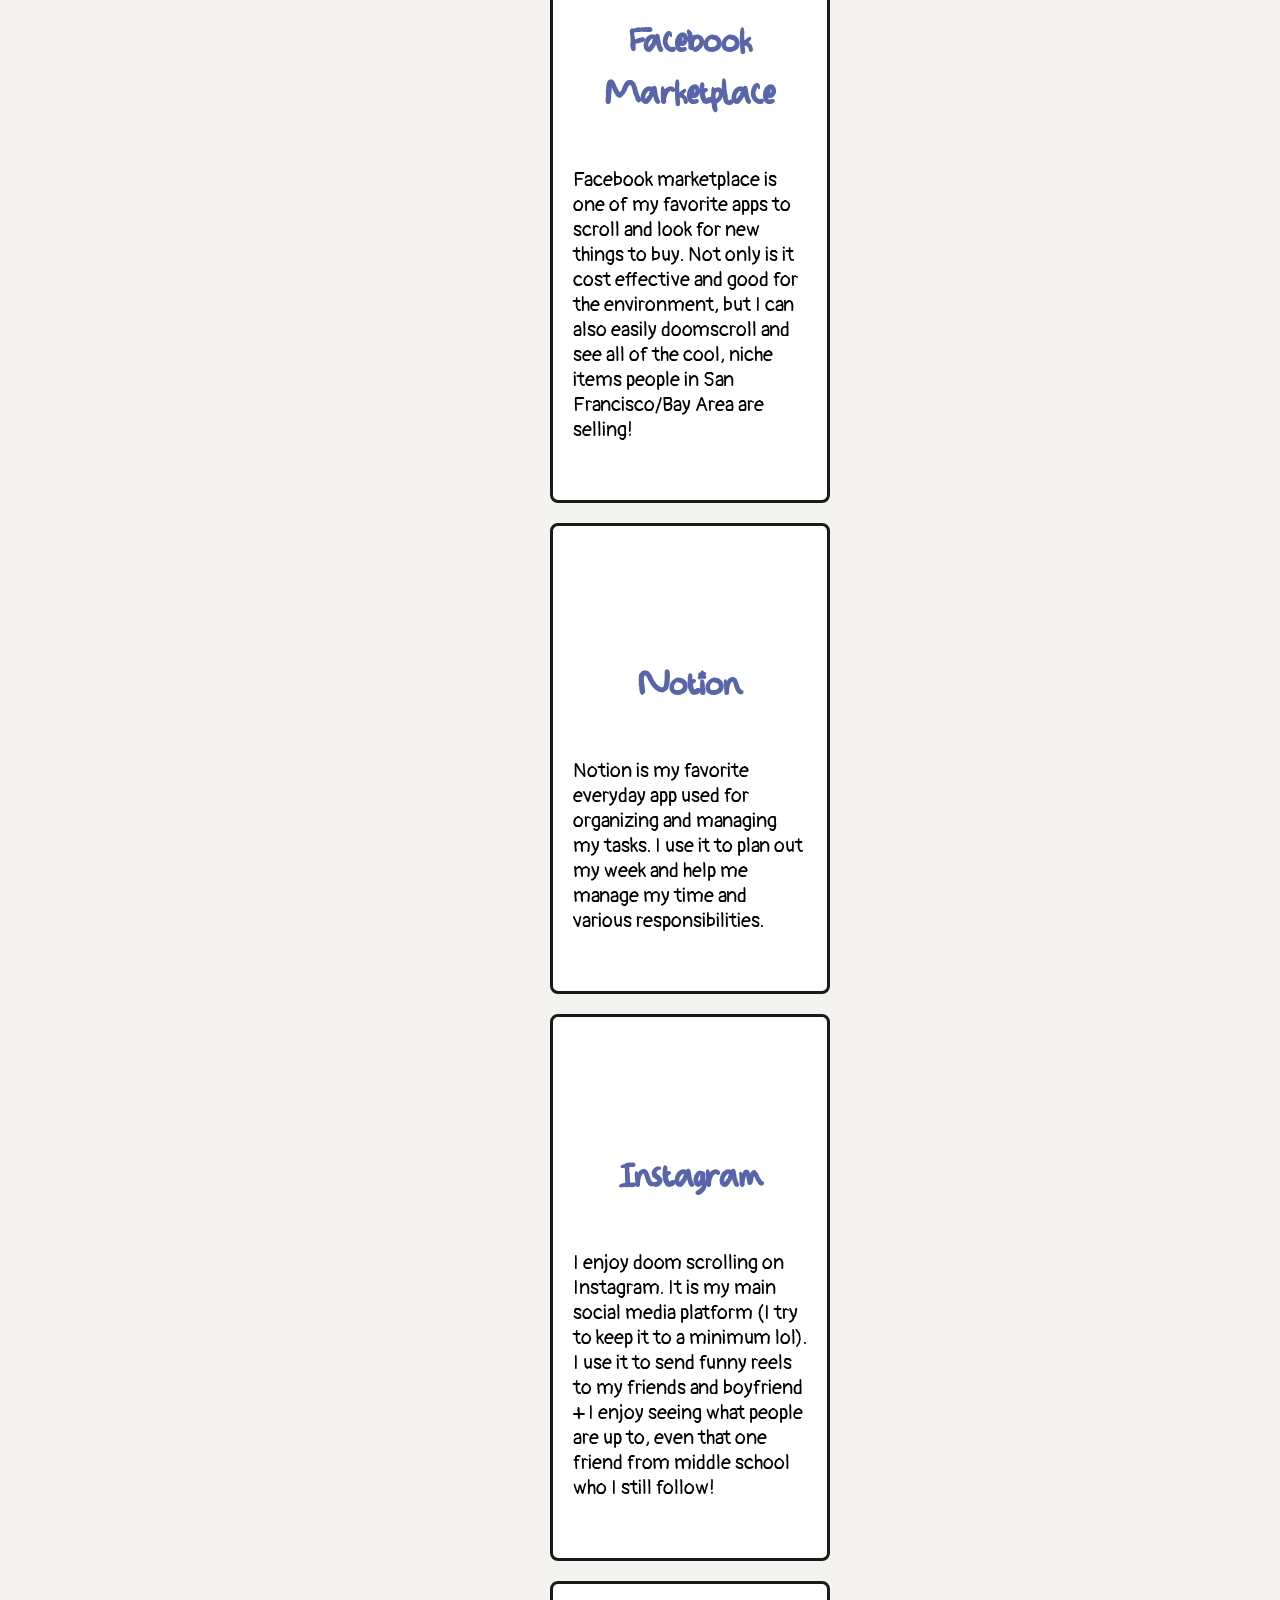
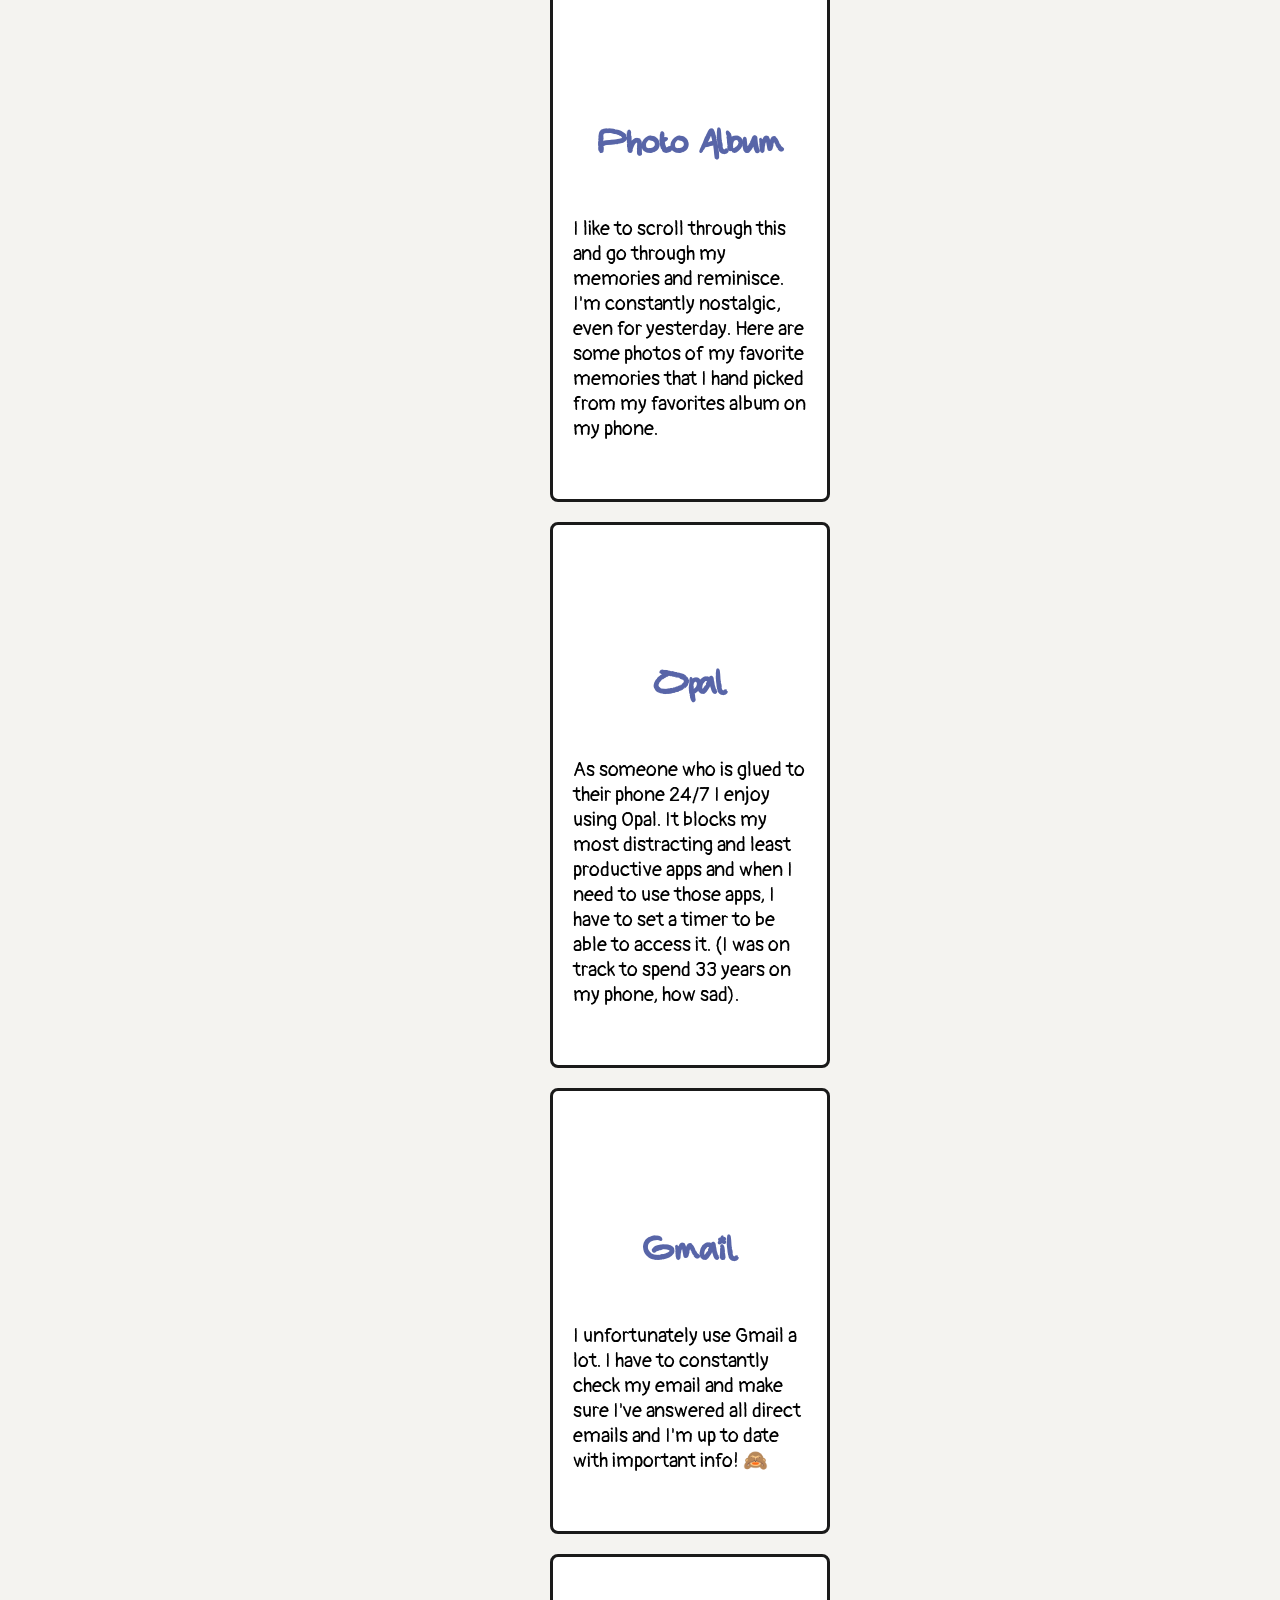
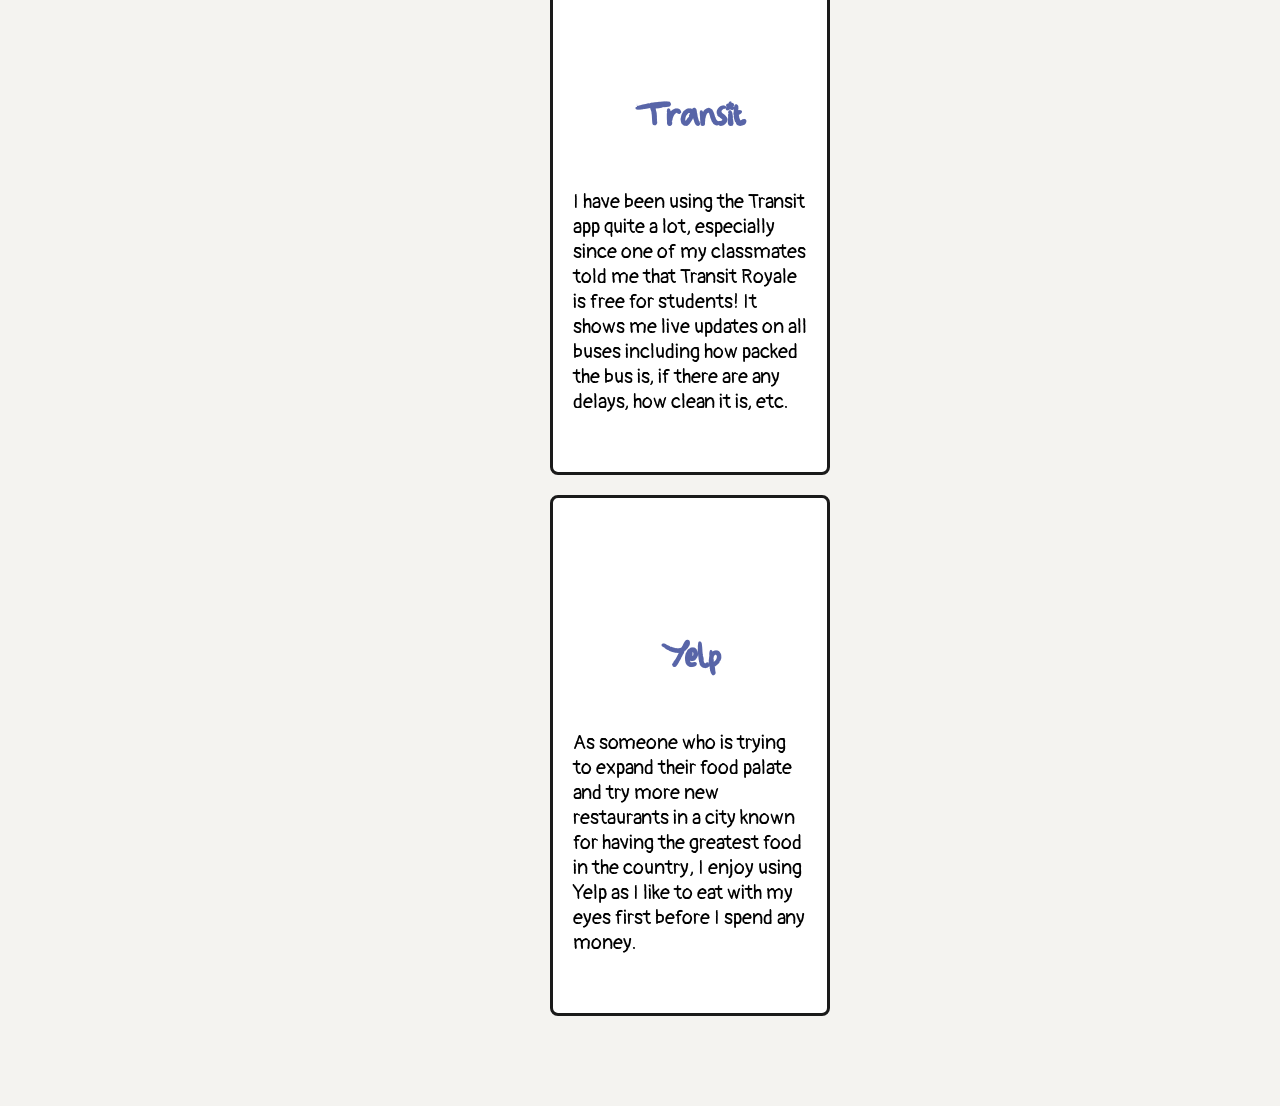
==== commit 7573bc36: "Colors Starting to add color variables for a consistent color theme" ====
--- a/feed/feed.html
+++ b/feed/feed.html
@@ -1,193 +1,152 @@
 <!DOCTYPE html>
 <html lang="en">
 <head>
-	<meta charset="UTF-8">
-	<title>The Feed</title>
-	<link rel = "stylesheet" type="text/css" href = "css/feed.css">
-		<!-- Font for paragraphs -->
-	<link rel="preconnect" href="https://fonts.googleapis.com">
-	<link rel="preconnect" href="https://fonts.gstatic.com" crossorigin>
-	<link href="https://fonts.googleapis.com/css2?family=Pangolin&display=swap" rel="stylesheet">
+  <meta charset="UTF-8">
+  <title>The Feed</title>
+  <link rel="stylesheet" type="text/css" href="css/feed.css">
+  <link rel="preconnect" href="https://fonts.googleapis.com">
+  <link rel="preconnect" href="https://fonts.gstatic.com" crossorigin>
+  <link href="https://fonts.googleapis.com/css2?family=Pangolin&display=swap" rel="stylesheet">
 </head>
 <body>
-	<div class="layout">
+  <div class="layout">
 
-		<!-- LEFT SIDE -->
-		<div class="left-side">
-			<!-- <nav>
-				<a href="../index.html" class="minoel-text"> The Feed</a>
-			</nav> -->
-			
-			<!-- Box of friends and links to their github pages -->
-			<div class="bio-box">
-				<h2 class="minoel-text">Hi, I'm Geneva — CS + UX/UI Student.</h2>
-				<img src="img/me.jpg" alt="">
-				<p> <br>I'm a Computer Science and UX/UI student at the University of San Francisco with a passion for creative, 
-					human-centered design. 
-					<br>
-					<br>
-					This site is a window into how I actually live digitally (the apps I rely on, the ones I love, and 
-					the ones I probably spend too much time on).
-				</p>
-			</div>
-		</div>
+    <!-- LEFT SIDE -->
+    <div class="left-side">
+      <div class="bio-box">
+        <h2 class="minoel-text">Hi, I'm <span class="name">Geneva</span> — CS + UX/UI Student.</h2>
 
-		<!-- RIGHT SIDE -->
-		<div class="right-side">
-			<!-- The Feed Box -->
-			 <div class="feed-box">
-    			<h2 class="minoel-text">The Feed</h2>
-    			<p>Welcome to The Feed, a place that captures my digital life. 📸</p>
-			</div>
-			<!-- Music Player -->
-			<div class="music-container">
-				<h3 class="minoel-text">
-					<b>🎵 My Current Favorite Song</b>
-				</h3>
-				<audio controls>
-					<source src="audio/Worrywort.mp3" type="audio/mpeg">
-					Your browser does not support the audio element.
-				</audio>
-			</div>
-			<!-- Media & text  -->
-			<div class="video-container">
-				<video src="video/clock.mp4.mov" autoplay loop muted playsinline></video>
-				<h3 class="minoel-text"><b>Clock</b></h3>
-				<p>
-					I use this to get up in the morning. 
-					I have a few set earlier than I need to wake up because I like to click snooze over and over.
-					After a few snoozes, I finally get up!
-				</p>
-				<br>
-			</div>
-			<div class="video-container">
-				<video src="video/music.mp4.mov" autoplay loop muted playsinline></video>
-				<h3 class="minoel-text"><b>Apple Music</b></h3>
-				<p>
-					I loveeeee listening to music. I pretty much always have a pair of headphones on whether it be
-					my Sony WH-1000XM5s or my Airpods. My go-to lately has been shuffling my favorites or using my Winter 2025 playlist.
-				</p>
-				<br>
-			</div>
-			<div class="video-container">
-				<video src="video/podcast.mp4.mov" autoplay loop muted playsinline></video>
-				<h3 class="minoel-text"><b>Apple Podcasts </b></h3>
-				<p>
-					I enjoy doing mundane tasks while listening to podcasts! In the morning I like to put on a 
-					podcast and reach the flow state while getting ready. I have also been loving the Ride podcast.
-					Mary Beth Barone and Benito Skinner are soooo funny.
-				</p>
-				<br>
-			</div>
-			<div class="video-container">
-				<video src="video/pinterest.mp4.mov" autoplay loop muted playsinline></video>
-				<h3 class="minoel-text"><b>Pinterest</b></h3>
-				<p>
-					Anytime I am struggling creatively, I use Pinterest. I like using it for picking out an outfit, finding new recipes, drawings etc.
-					I also tend to go on Pinterest to scroll and look at pretty images. 
-					It helps me find the things I like through an algorithm catered to my taste and preferences!
-				</p>
-				<br>
-			</div>
-			<div class="video-container">
-				<video src="video/camera.mp4.mov" autoplay loop muted playsinline></video>
-				<h3 class="minoel-text"><b>Camera</b></h3>
-				<p>
-					I love taking photos to capture moments or important info! Here I am taking a photo of my roommates's dog
-					Appa. He is really cute.
-				</p>
-				<br>
-			</div>
-			<div class="video-container">
-				<video src="video/facebook.mp4.mov" autoplay loop muted playsinline></video>
-				<h3 class="minoel-text"><b>Facebook Marketplace</b></h3>
-				<p>
-					Facebook marketplace is one of my favorite apps to scroll and look for new things to buy. Not only is it cost effective and good for the environment,
-					but I can also easily doomscroll and see all of the cool, niche items people in San Francisco/Bay Area are selling! (Tooth cookie jar is definitely new to me).
-				</p>
-				<br>
-			</div>
-			<!-- <div class="video-container">
-				<video src="video/.mp4.mov" autoplay loop muted playsinline></video>
-				<h3 class="minoel-text"><b>Facetime</b></h3>
-				<p>
-					When I'm not texting and updating my friends 24/7, I'm calling or facetiming them. I enjoy taking a break
-					from studying to update them on my life while doing something else productive like cleaning or making dinner.
-					I usually call my mom, my sister, or my boyfriend. Here I'm calling my boyfriend while I clean my room!
-				</p>
-				<br>
-			</div> -->
-			<div class="video-container">
-				<video src="video/notion.mp4.mov" autoplay loop muted playsinline></video>
-				<h3 class="minoel-text"><b>Notion </b></h3>
-				<p>
-					Notion is my favorite everyday app used for organizing and managing my tasks. I use it to plan out my week and help me manage my time and 
-					various responsibilities. 
-				</p>
-				<br>
-			</div>
-			<div class="video-container">
-				<video src="video/instagram.mp4.mov" autoplay loop muted playsinline></video>
-				<h3 class="minoel-text"><b>Instagram</b></h3>
-				<p>
-					I enjoy doom scrolling on Instagram. It is my main social media platform (I try to keep it to a minimum lol). I use it to send funny reels to my friends
-					 and boyfriend + I enjoy seeing what people are up to, even that one friend from middle school who I still follow!
-				</p>
-				<br>
-			</div>
-			<div class="video-container">
-				<video src="video/photos.mp4.mov" autoplay loop muted playsinline></video>
-				<h3 class="minoel-text"><b>Photo Album</b></h3>
-				<p>
-					I like to scroll through this and go through my memories and reminisce. I'm constantly nostalgic, even for yesterday.
-					Like I said previously, I'm always having my phone out to take 
-					a photo/video, especially when I'm with my loved ones. Here are some photos of my favorite memories that I hand picked
-					from my favorites album on my phone.
-				</p>
-				<br>
-			</div>
-			<div class="video-container">
-				<video src="video/opal.mp4.mov" autoplay loop muted playsinline></video>
-				<h3 class="minoel-text"><b>Opal</b></h3>
-				<p>
-					As someone who is glued to their phone 24/7 (I have to use it for everything now, don't blame me) I enjoy using Opal. It blocks my most distracting
-					and least productive apps and when I need to use those apps, I have to set a timer to be able to access it. Here I am scrolling through my focus report! (I was on track to spend 33
-					years on my phone, how sad).
-				</p>
-				<br>
-			</div>
-			<div class="video-container">
-				<video src="video/gmail.mp4.mov" autoplay loop muted playsinline></video>
-				<h3 class="minoel-text"><b>Gmail </b></h3>
-				<p>
-					I unfortunately use Gmail a lot. I have to constantly check my email and make sure I've answered all direct emails and I'm up to date with important info! 🙈
-				</p>
-				<br>
-			</div>
-			<div class="video-container">
-				<video src="video/transit.mp4.mov" autoplay loop muted playsinline></video>
-				<h3 class="minoel-text"><b>Transit</b></h3>
-				<p>
-					I have been using the Transit app quite a lot, especially since one of my classmates told me that Transit Royale is free for students! 
-					It shows me live updates on all buses including how packed the bus is, if there are any delays, how clean it is, etc. 
-					I love using this to get around the city. 
-				</p>
-				<br>
-			</div>
-			<div class="video-container">
-				<video src="video/yelp.mp4.mov" autoplay loop muted playsinline></video>
-				<h3 class="minoel-text"><b>Yelp </b></h3>
-				<p>
-					As someone who is trying to expand their food palate and try more new restaurants in a city known for having the greatest food in the country,
-					I enjoy using Yelp as I like to eat with my eyes first before I spend any money. 
-				</p>
-				<br>
-			</div> 
-	</div>
-	<!-- Corner gif -->
-  	<a href="../index.html" class="corner-gif">
-    	<img src="img/animated2.gif" alt="Back to home">
-  	</a>
-	
+        <img src="img/me.jpg" alt="">
+        <p><br>I'm a Computer Science and UX/UI student at the University of San Francisco with a passion for creative,
+          human-centered design.
+          <br><br>
+          This site is a window into how I actually live digitally (the apps I rely on, the ones I love, and
+          the ones I probably spend too much time on).
+        </p>
+      </div>
+    </div>
+
+    <!-- RIGHT SIDE -->
+    <div class="right-side">
+
+      <!-- Feed Box -->
+      <div class="feed-box">
+        <h2 class="minoel-text">The Feed</h2>
+        <p>Welcome to The Feed, a place that captures my digital life. 📸</p>
+      </div>
+
+      <!-- Video Containers -->
+      <div class="video-container">
+        <video src="video/clock.mp4.mov" autoplay loop muted playsinline></video>
+        <h3 class="minoel-text"><b>Clock</b></h3>
+        <p>I use this to get up in the morning. I have a few set earlier than I need to wake up because I like to click snooze over and over. After a few snoozes, I finally get up!</p>
+        <br>
+      </div>
+      <div class="video-container">
+        <video src="video/music.mp4.mov" autoplay loop muted playsinline></video>
+        <h3 class="minoel-text"><b>Apple Music</b></h3>
+        <p>I loveeeee listening to music. I pretty much always have a pair of headphones on whether it be my Sony WH-1000XM5s or my Airpods. My go-to lately has been shuffling my favorites or using my Winter 2025 playlist.</p>
+        <br>
+      </div>
+      <div class="video-container">
+        <video src="video/podcast.mp4.mov" autoplay loop muted playsinline></video>
+        <h3 class="minoel-text"><b>Apple Podcasts</b></h3>
+        <p>I enjoy doing mundane tasks while listening to podcasts! In the morning I like to put on a podcast and reach the flow state while getting ready. I have also been loving the Ride podcast. Mary Beth Barone and Benito Skinner are soooo funny.</p>
+        <br>
+      </div>
+      <div class="video-container">
+        <video src="video/pinterest.mp4.mov" autoplay loop muted playsinline></video>
+        <h3 class="minoel-text"><b>Pinterest</b></h3>
+        <p>Anytime I am struggling creatively, I use Pinterest. I like using it for picking out an outfit, finding new recipes, drawings etc. It helps me find the things I like through an algorithm catered to my taste and preferences!</p>
+        <br>
+      </div>
+      <div class="video-container">
+        <video src="video/camera.mp4.mov" autoplay loop muted playsinline></video>
+        <h3 class="minoel-text"><b>Camera</b></h3>
+        <p>I love taking photos to capture moments or important info! Here I am taking a photo of my roommate's dog Appa. He is really cute.</p>
+        <br>
+      </div>
+      <div class="video-container">
+        <video src="video/facebook.mp4.mov" autoplay loop muted playsinline></video>
+        <h3 class="minoel-text"><b>Facebook Marketplace</b></h3>
+        <p>Facebook marketplace is one of my favorite apps to scroll and look for new things to buy. Not only is it cost effective and good for the environment, but I can also easily doomscroll and see all of the cool, niche items people in San Francisco/Bay Area are selling!</p>
+        <br>
+      </div>
+      <div class="video-container">
+        <video src="video/notion.mp4.mov" autoplay loop muted playsinline></video>
+        <h3 class="minoel-text"><b>Notion</b></h3>
+        <p>Notion is my favorite everyday app used for organizing and managing my tasks. I use it to plan out my week and help me manage my time and various responsibilities.</p>
+        <br>
+      </div>
+      <div class="video-container">
+        <video src="video/instagram.mp4.mov" autoplay loop muted playsinline></video>
+        <h3 class="minoel-text"><b>Instagram</b></h3>
+        <p>I enjoy doom scrolling on Instagram. It is my main social media platform (I try to keep it to a minimum lol). I use it to send funny reels to my friends and boyfriend + I enjoy seeing what people are up to, even that one friend from middle school who I still follow!</p>
+        <br>
+      </div>
+      <div class="video-container">
+        <video src="video/photos.mp4.mov" autoplay loop muted playsinline></video>
+        <h3 class="minoel-text"><b>Photo Album</b></h3>
+        <p>I like to scroll through this and go through my memories and reminisce. I'm constantly nostalgic, even for yesterday. Here are some photos of my favorite memories that I hand picked from my favorites album on my phone.</p>
+        <br>
+      </div>
+      <div class="video-container">
+        <video src="video/opal.mp4.mov" autoplay loop muted playsinline></video>
+        <h3 class="minoel-text"><b>Opal</b></h3>
+        <p>As someone who is glued to their phone 24/7 I enjoy using Opal. It blocks my most distracting and least productive apps and when I need to use those apps, I have to set a timer to be able to access it. (I was on track to spend 33 years on my phone, how sad).</p>
+        <br>
+      </div>
+      <div class="video-container">
+        <video src="video/gmail.mp4.mov" autoplay loop muted playsinline></video>
+        <h3 class="minoel-text"><b>Gmail</b></h3>
+        <p>I unfortunately use Gmail a lot. I have to constantly check my email and make sure I've answered all direct emails and I'm up to date with important info! 🙈</p>
+        <br>
+      </div>
+      <div class="video-container">
+        <video src="video/transit.mp4.mov" autoplay loop muted playsinline></video>
+        <h3 class="minoel-text"><b>Transit</b></h3>
+        <p>I have been using the Transit app quite a lot, especially since one of my classmates told me that Transit Royale is free for students! It shows me live updates on all buses including how packed the bus is, if there are any delays, how clean it is, etc.</p>
+        <br>
+      </div>
+      <div class="video-container">
+        <video src="video/yelp.mp4.mov" autoplay loop muted playsinline></video>
+        <h3 class="minoel-text"><b>Yelp</b></h3>
+        <p>As someone who is trying to expand their food palate and try more new restaurants in a city known for having the greatest food in the country, I enjoy using Yelp as I like to eat with my eyes first before I spend any money.</p>
+        <br>
+      </div>
+
+    </div>
+  </div>
+
+  <!-- Fixed corner gif (large screens) -->
+  <a href="../index.html" class="corner-gif">
+    <img src="img/animated2.gif" alt="Back to home">
+  </a>
+  
+  <!-- Music toggle button -->
+   <button class="music-toggle" id="musicToggle">🎵 Sound Off</button>
+   
+   <!-- Hidden audio (no controls) -->
+	<audio id="audioPlayer" loop>
+	<source src="audio/Worrywort.mp3" type="audio/mpeg">
+	</audio>
+
+  <script>
+  const toggle = document.getElementById('musicToggle');
+  const audio = document.getElementById('audioPlayer');
+
+  toggle.addEventListener('click', () => {
+    if (audio.paused) {
+      audio.play();
+      toggle.textContent = '🎵 Sound On';
+      toggle.classList.add('active');
+    } else {
+      audio.pause();
+      toggle.textContent = '🎵 Sound Off';
+      toggle.classList.remove('active');
+    }
+  });
+</script>
+
 </body>
 </html>
--- a/feed/css/feed.css
+++ b/feed/css/feed.css
@@ -1,3 +1,8 @@
+:root {
+  --black: #1a1a1a;
+  --red: #F24957;
+}
+
 /* ----------------------------------------
   BASE
 ------------------------------------------- */
@@ -60,7 +65,7 @@
   min-width: 0;
   padding-bottom: 20px;
   padding-right: 400px;
-  padding-left: 100px; /* adds breathing room from the left side */
+  padding-left: 100px;
 }
 
 /* ----------------------------------------
@@ -86,7 +91,7 @@
   width: 100%;
   margin: 0;
   padding: 20px 30px 50px 50px;
-  border: 2px solid black;
+  border: 2px solid var(--black);
   border-radius: 10px;
   box-sizing: border-box;
   animation: fadeIn 0.6s ease-in 0.3s both;
@@ -98,11 +103,16 @@
   text-align: center;
 }
 
+.name {
+  color: #de4a4a;
+  font-size: 2.0em;
+}
+
 .bio-box img {
   display: flex;
   flex-direction: column;
   align-items: center;
-  width: 100%
+  width: 100%;
 }
 
 .bio-box p {
@@ -118,13 +128,12 @@
   RIGHT SIDE
 ------------------------------------------- */
 
-.music-container,
-.video-container{
+.video-container {
   width: 100%;
   max-width: 600px;
   margin: 0 0 20px 0;
   padding: 20px;
-  border: 3px solid black;
+  border: 3px solid var(--black);
   border-radius: 8px;
   box-sizing: border-box;
   background-color: white;
@@ -139,7 +148,7 @@
   max-width: 600px;
   margin: 0 0 20px 0;
   padding: 20px;
-  border: 3px solid black;
+  border: 3px solid var(--black);
   border-radius: 8px;
   box-sizing: border-box;
   background-color: white;
@@ -160,27 +169,12 @@
   margin-top: 10px;
 }
 
-.music-container {
-  display: flex;
-  flex-direction: column;
-  align-items: center;
-  animation: fadeIn 0.6s ease-in 0.4s both;
-}
-
-.music-container h3,
 .video-container h3 {
   font-size: 40px;
   color: #5865a8;
-  /* color: #0B4FD9; */
   text-align: center;
 }
 
-.music-container audio {
-  width: 100%;
-  margin-top: 10px;
-}
-
-.music-container p,
 .video-container p {
   font-family: "Pangolin", cursive;
   font-weight: 400;
@@ -204,13 +198,44 @@
 }
 
 /* ----------------------------------------
+  MUSIC TOGGLE BUTTON
+------------------------------------------- */
+
+.music-toggle {
+  position: fixed;
+  bottom: 20px;
+  left: 20px;
+  z-index: 999;
+  padding: 12px 20px;
+  width: auto;
+  height: auto;
+  border-radius: 100px;
+  border: 2.5px solid var(--black);
+  background: white;
+  font-size: 16px;
+  font-family: "Pangolin", cursive;
+  cursor: pointer;
+  box-shadow: 3px 3px 0 var(--black);
+  transition: transform 0.2s, box-shadow 0.2s;
+}
+
+.music-toggle:hover {
+  transform: translateY(-2px);
+  box-shadow: 5px 5px 0 var(--black);
+}
+
+.music-toggle.active {
+  background: #F24957;
+}
+
+/* ----------------------------------------
   ANIMATED GIF IN CORNER
 ------------------------------------------- */
 
 .corner-gif {
   position: fixed;
   bottom: 0px;
-  right: 0px;  /* pin it to the far right edge */
+  right: 0px;
   z-index: 999;
   transition: transform 0.2s ease;
   animation: fadeIn 0.6s ease-in 0.8s both;
@@ -231,7 +256,6 @@
   RESPONSIVE
 ------------------------------------------- */
 
-
 @media (max-width: 1000px) {
   body {
     padding: 20px;
@@ -248,8 +272,8 @@
     width: 100%;
     max-width: 600px;
     margin-bottom: 20px;
-    position: static;  /* unstick the bio-box on small screens */
-    height: auto;      /* remove fixed height */
+    position: static;
+    height: auto;
   }
 
   .right-side {
@@ -264,18 +288,27 @@
 
   .corner-gif {
     bottom: 10px;
-    right: 10px;  /* pull it away from the edge */
+    right: 10px;
   }
 
   .corner-gif img {
     width: 160px;
   }
-}
+
+  .music-toggle {
+    bottom: 20px;
+    left: 20px;
+  }
+}
+
+/* ----------------------------------------
+  ANIMATIONS
+------------------------------------------- */
 
 @keyframes fadeIn {
-  from {opacity: 0;}
-  to {opacity: 1;}
-} 
+  from { opacity: 0; }
+  to { opacity: 1; }
+}
 
 @keyframes float {
   0%, 100% { transform: translateY(0); }
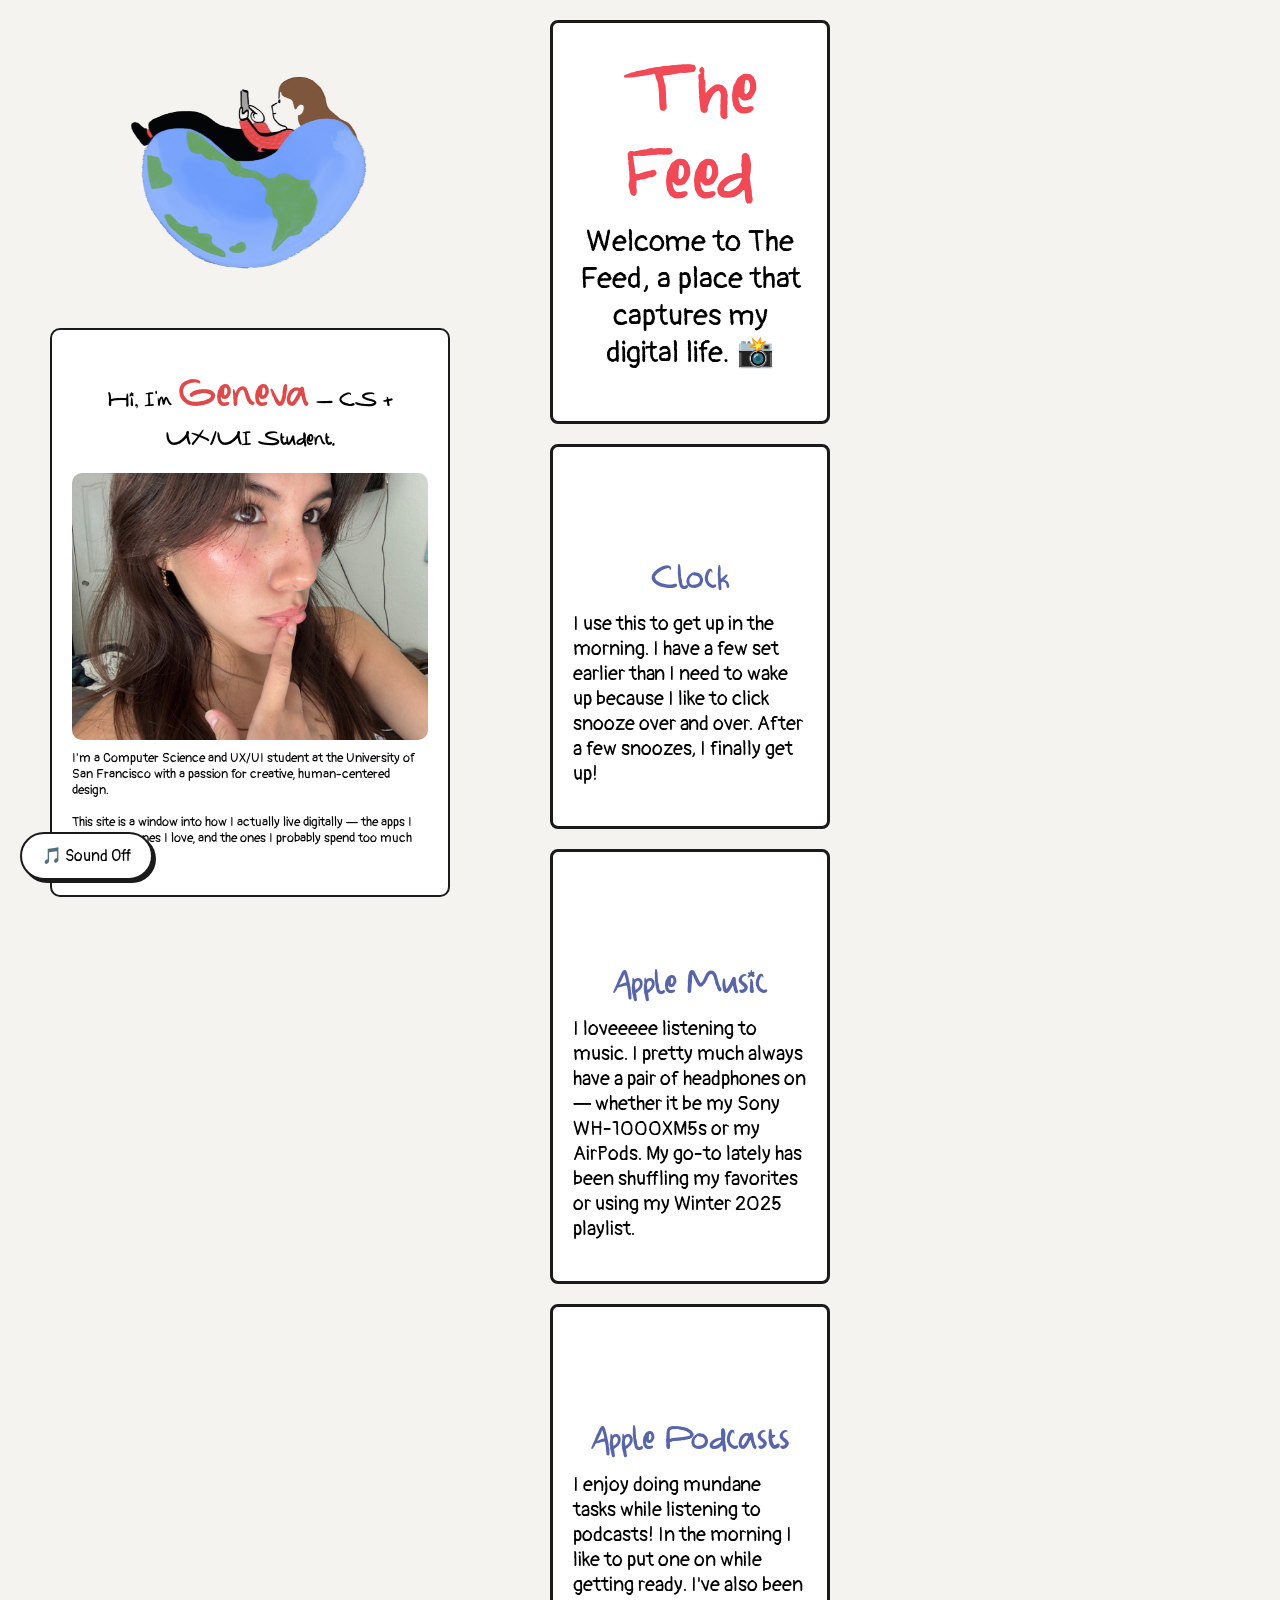
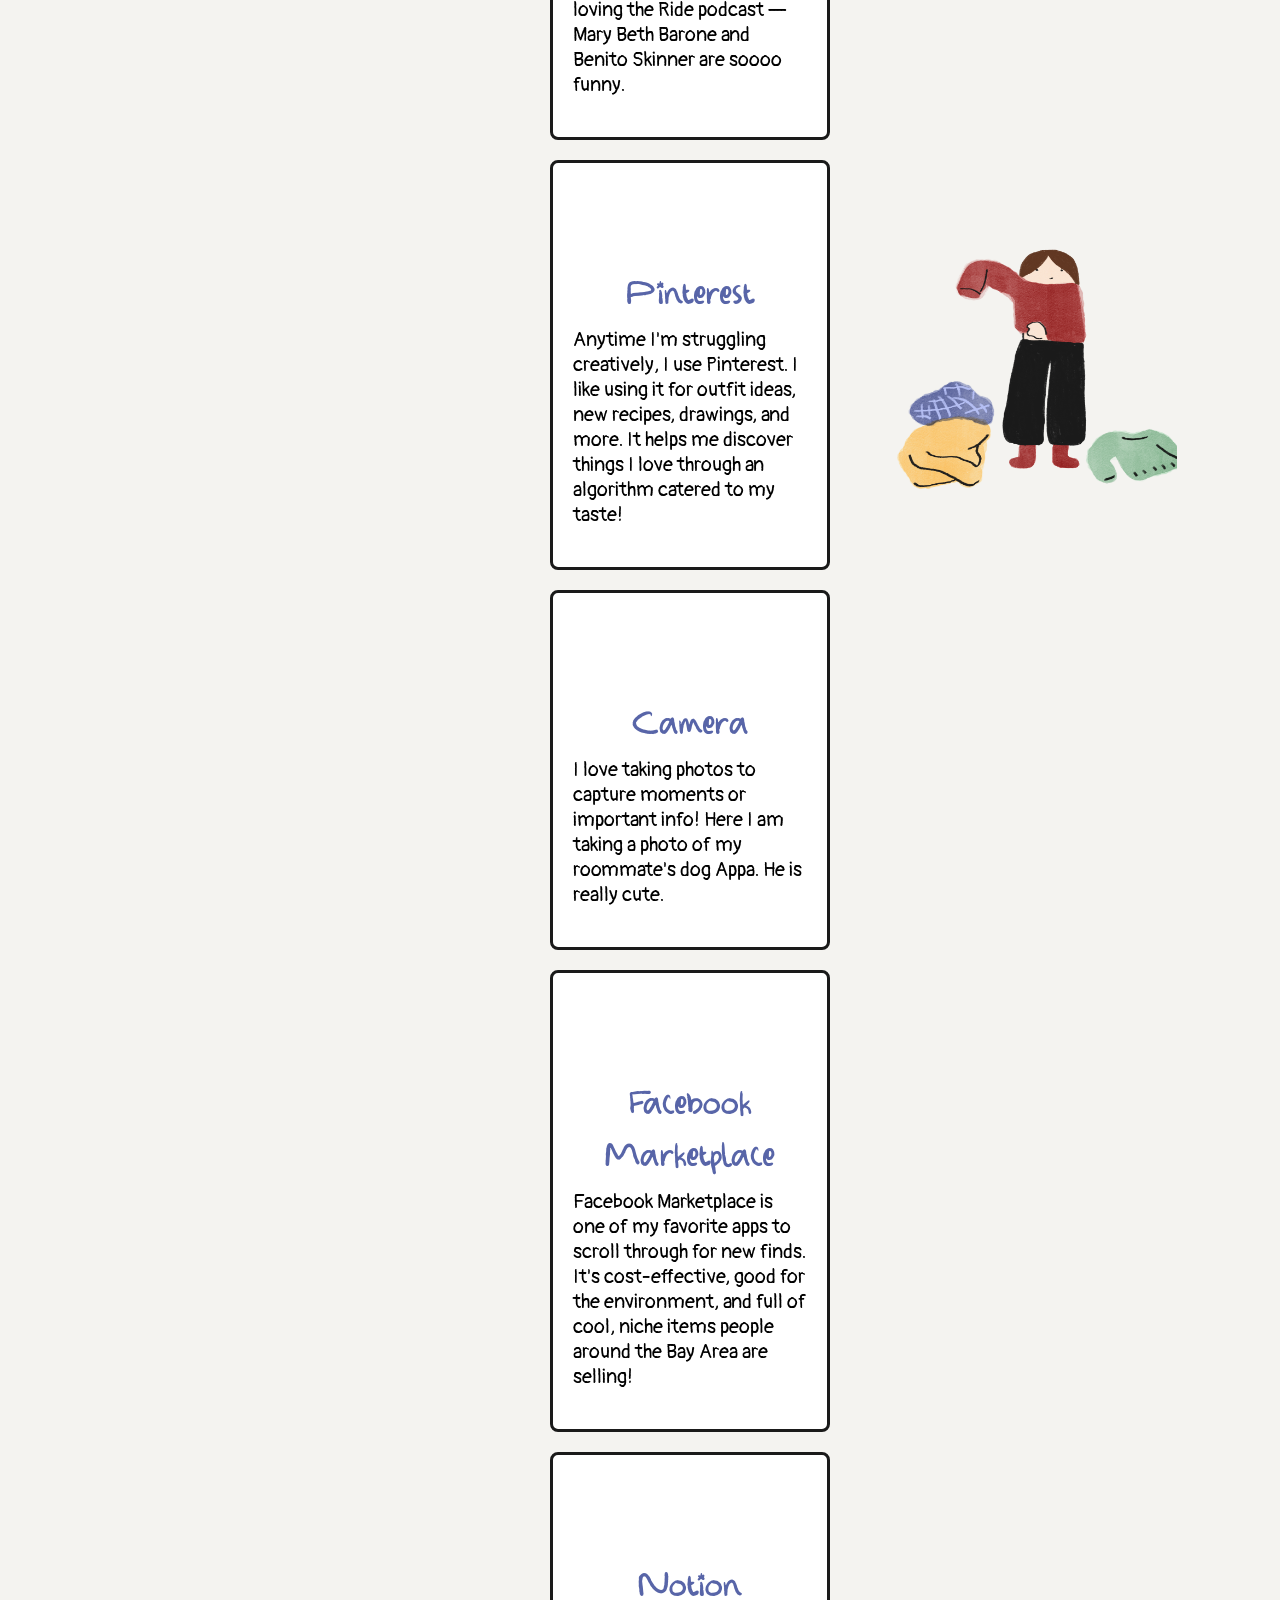
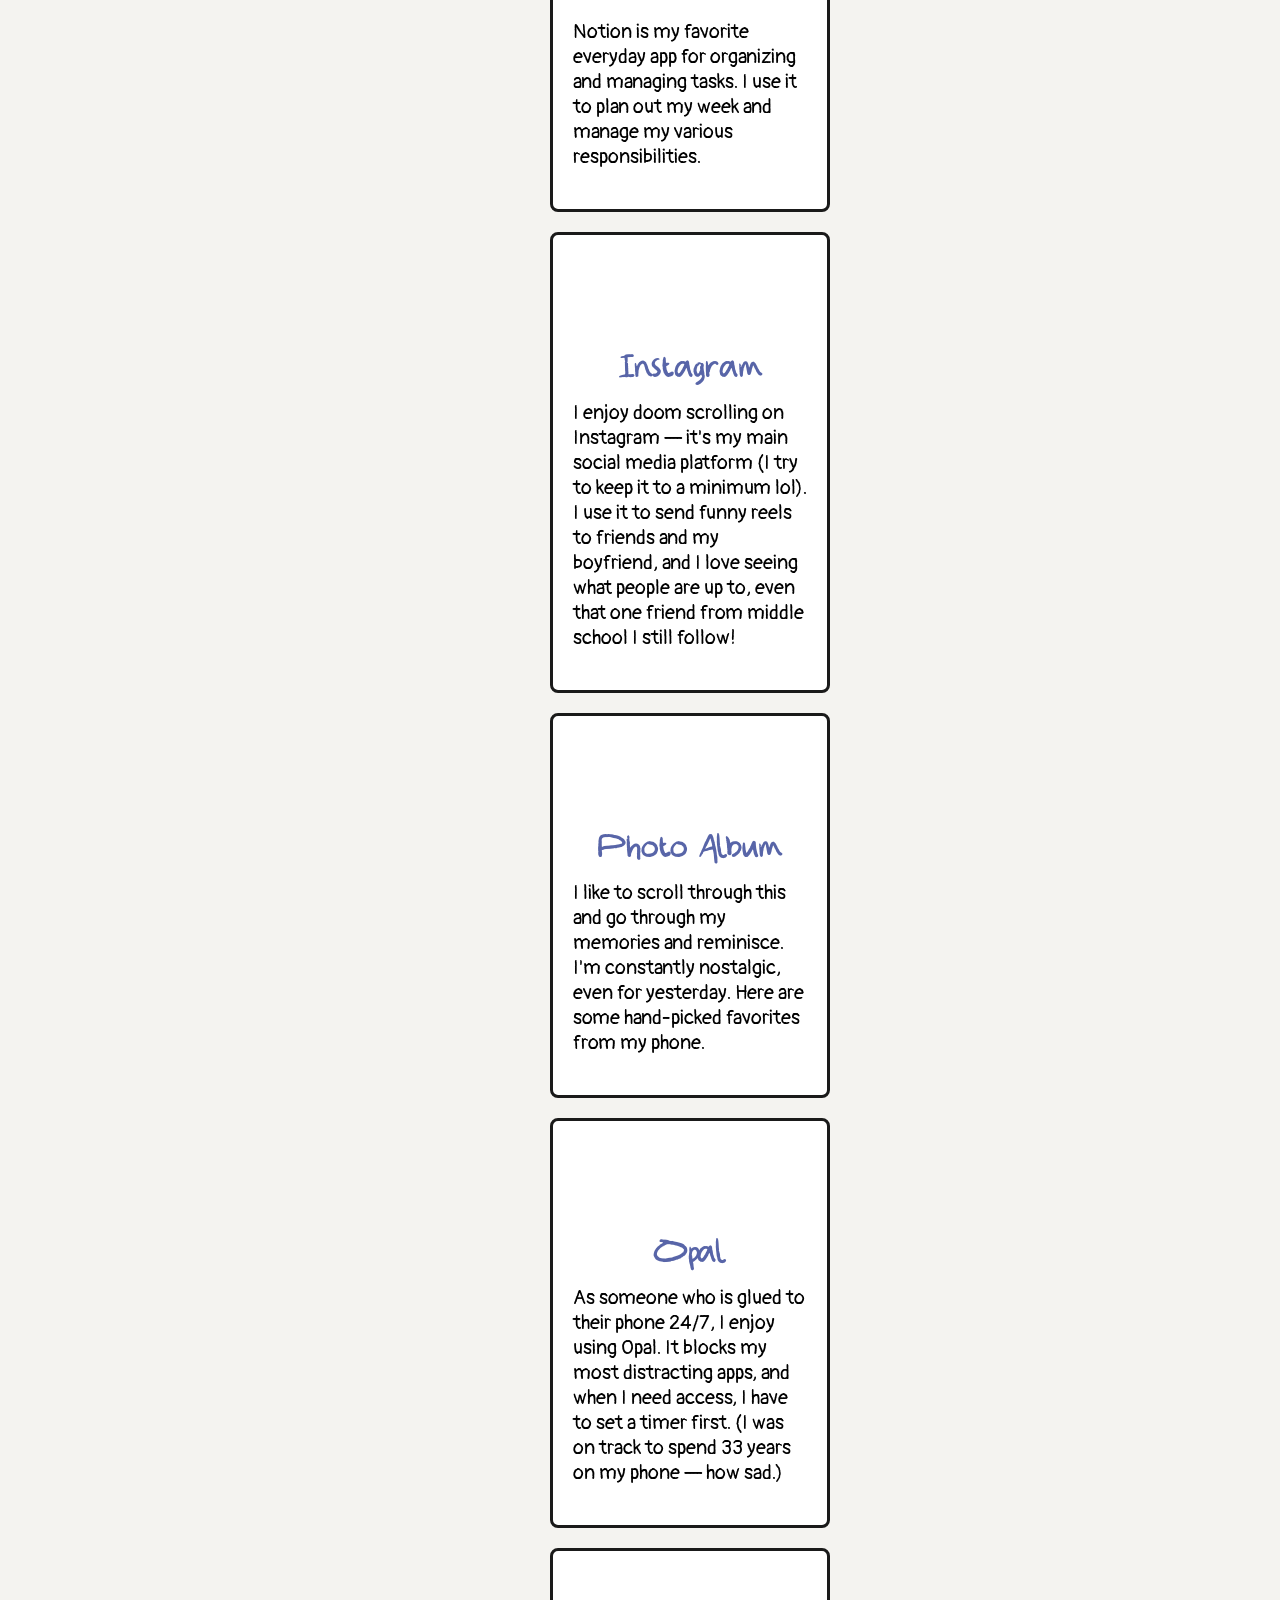
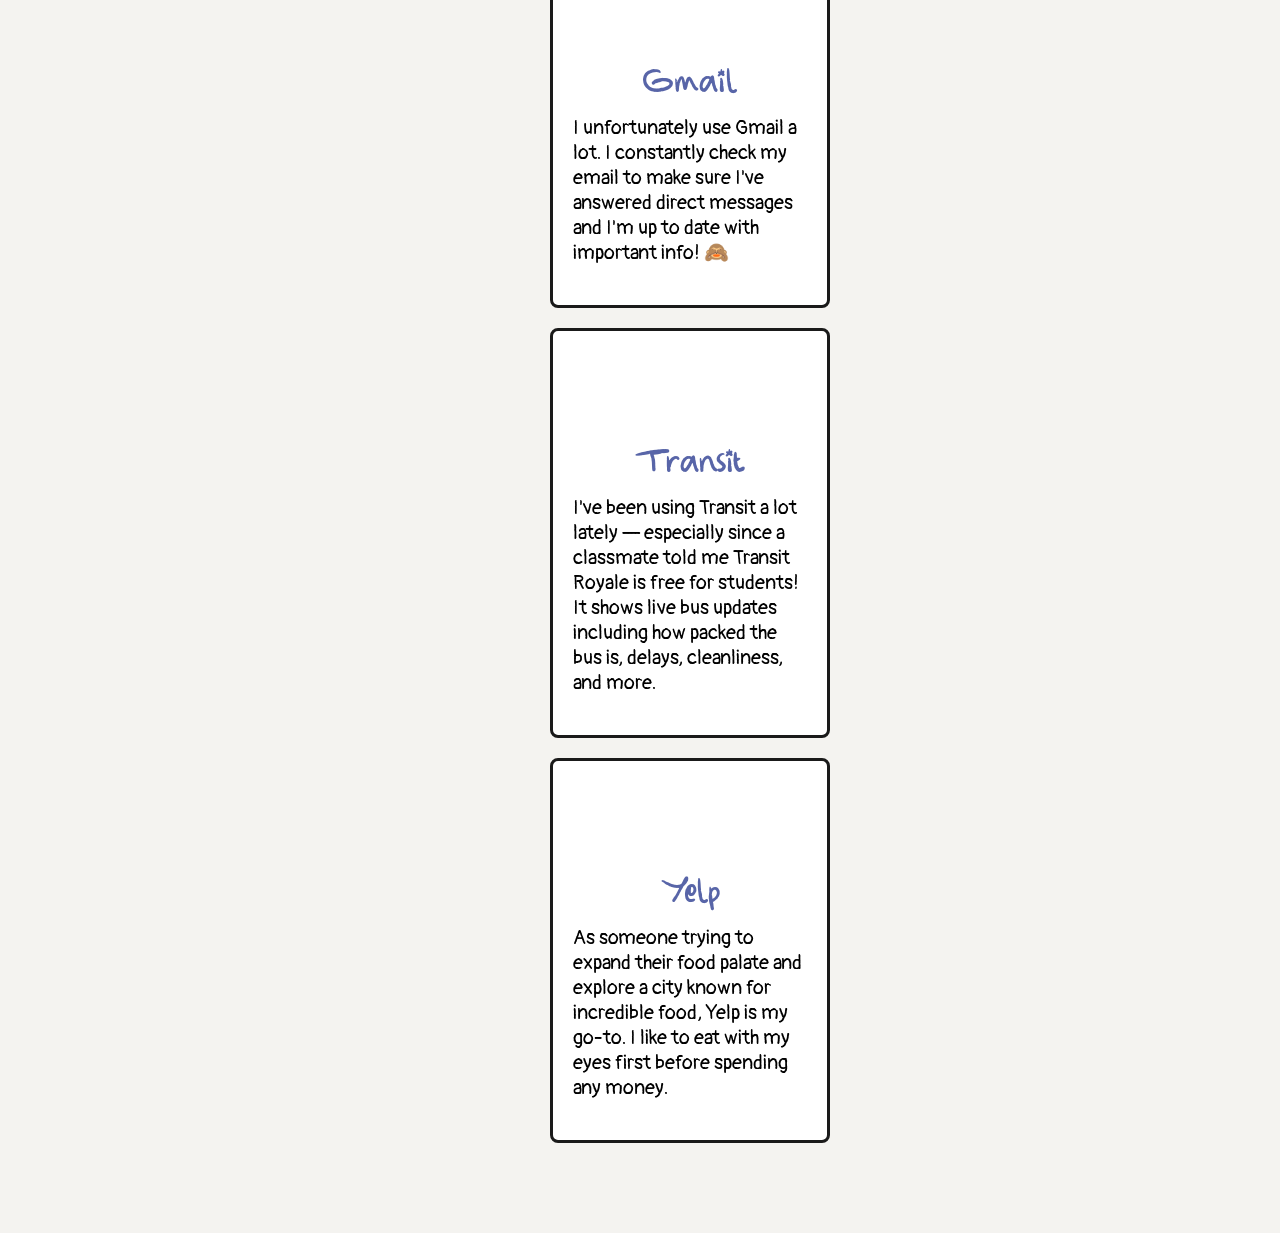
==== commit fcc7326c: "New Changes Added new drawings" ====
--- a/feed/feed.html
+++ b/feed/feed.html
@@ -11,142 +11,166 @@
 <body>
   <div class="layout">
 
-    <!-- LEFT SIDE -->
-    <div class="left-side">
+    <!-- =====================
+         LEFT SIDEBAR (sticky bio)
+         ===================== -->
+    <aside class="left-side">
+      <a href="../index.html" class="corner-gif">
+        <img src="img/animated2.gif" alt="Back to home">
+      </a>
       <div class="bio-box">
         <h2 class="minoel-text">Hi, I'm <span class="name">Geneva</span> — CS + UX/UI Student.</h2>
-
-        <img src="img/me.jpg" alt="">
-        <p><br>I'm a Computer Science and UX/UI student at the University of San Francisco with a passion for creative,
+        <img src="img/me.jpg" alt="Photo of Geneva">
+        <p>
+          I'm a Computer Science and UX/UI student at the University of San Francisco with a passion for creative,
           human-centered design.
           <br><br>
-          This site is a window into how I actually live digitally (the apps I rely on, the ones I love, and
-          the ones I probably spend too much time on).
+          This site is a window into how I actually live digitally — the apps I rely on, the ones I love, and
+          the ones I probably spend too much time on.
         </p>
       </div>
-    </div>
+    </aside>
 
-    <!-- RIGHT SIDE -->
-    <div class="right-side">
+    <!-- =====================
+         RIGHT SIDE (feed)
+         ===================== -->
+    <main class="right-side">
 
-      <!-- Feed Box -->
+      <!-- Feed Header -->
       <div class="feed-box">
         <h2 class="minoel-text">The Feed</h2>
         <p>Welcome to The Feed, a place that captures my digital life. 📸</p>
       </div>
 
-      <!-- Video Containers -->
+      <!-- App: Clock -->
       <div class="video-container">
         <video src="video/clock.mp4.mov" autoplay loop muted playsinline></video>
-        <h3 class="minoel-text"><b>Clock</b></h3>
+        <h3 class="minoel-text">Clock</h3>
         <p>I use this to get up in the morning. I have a few set earlier than I need to wake up because I like to click snooze over and over. After a few snoozes, I finally get up!</p>
-        <br>
       </div>
+
+      <!-- App: Apple Music -->
       <div class="video-container">
         <video src="video/music.mp4.mov" autoplay loop muted playsinline></video>
-        <h3 class="minoel-text"><b>Apple Music</b></h3>
-        <p>I loveeeee listening to music. I pretty much always have a pair of headphones on whether it be my Sony WH-1000XM5s or my Airpods. My go-to lately has been shuffling my favorites or using my Winter 2025 playlist.</p>
-        <br>
+        <h3 class="minoel-text">Apple Music</h3>
+        <p>I loveeeee listening to music. I pretty much always have a pair of headphones on — whether it be my Sony WH-1000XM5s or my AirPods. My go-to lately has been shuffling my favorites or using my Winter 2025 playlist.</p>
       </div>
+
+      <!-- App: Apple Podcasts -->
       <div class="video-container">
         <video src="video/podcast.mp4.mov" autoplay loop muted playsinline></video>
-        <h3 class="minoel-text"><b>Apple Podcasts</b></h3>
-        <p>I enjoy doing mundane tasks while listening to podcasts! In the morning I like to put on a podcast and reach the flow state while getting ready. I have also been loving the Ride podcast. Mary Beth Barone and Benito Skinner are soooo funny.</p>
-        <br>
+        <h3 class="minoel-text">Apple Podcasts</h3>
+        <p>I enjoy doing mundane tasks while listening to podcasts! In the morning I like to put one on while getting ready. I've also been loving the Ride podcast — Mary Beth Barone and Benito Skinner are soooo funny.</p>
       </div>
-      <div class="video-container">
+
+      <!-- App: Pinterest (with scroll-triggered doodle) -->
+      <div class="video-container doodle-anchor">
+        <img class="doodle-float" src="img/changing-doodle.png" alt="Decorative doodle">
         <video src="video/pinterest.mp4.mov" autoplay loop muted playsinline></video>
-        <h3 class="minoel-text"><b>Pinterest</b></h3>
-        <p>Anytime I am struggling creatively, I use Pinterest. I like using it for picking out an outfit, finding new recipes, drawings etc. It helps me find the things I like through an algorithm catered to my taste and preferences!</p>
-        <br>
+        <h3 class="minoel-text">Pinterest</h3>
+        <p>Anytime I'm struggling creatively, I use Pinterest. I like using it for outfit ideas, new recipes, drawings, and more. It helps me discover things I love through an algorithm catered to my taste!</p>
       </div>
+
+      <!-- App: Camera -->
       <div class="video-container">
         <video src="video/camera.mp4.mov" autoplay loop muted playsinline></video>
-        <h3 class="minoel-text"><b>Camera</b></h3>
+        <h3 class="minoel-text">Camera</h3>
         <p>I love taking photos to capture moments or important info! Here I am taking a photo of my roommate's dog Appa. He is really cute.</p>
-        <br>
       </div>
+
+      <!-- App: Facebook Marketplace -->
       <div class="video-container">
         <video src="video/facebook.mp4.mov" autoplay loop muted playsinline></video>
-        <h3 class="minoel-text"><b>Facebook Marketplace</b></h3>
-        <p>Facebook marketplace is one of my favorite apps to scroll and look for new things to buy. Not only is it cost effective and good for the environment, but I can also easily doomscroll and see all of the cool, niche items people in San Francisco/Bay Area are selling!</p>
-        <br>
+        <h3 class="minoel-text">Facebook Marketplace</h3>
+        <p>Facebook Marketplace is one of my favorite apps to scroll through for new finds. It's cost-effective, good for the environment, and full of cool, niche items people around the Bay Area are selling!</p>
       </div>
+
+      <!-- App: Notion -->
       <div class="video-container">
         <video src="video/notion.mp4.mov" autoplay loop muted playsinline></video>
-        <h3 class="minoel-text"><b>Notion</b></h3>
-        <p>Notion is my favorite everyday app used for organizing and managing my tasks. I use it to plan out my week and help me manage my time and various responsibilities.</p>
-        <br>
+        <h3 class="minoel-text">Notion</h3>
+        <p>Notion is my favorite everyday app for organizing and managing tasks. I use it to plan out my week and manage my various responsibilities.</p>
       </div>
+
+      <!-- App: Instagram -->
       <div class="video-container">
         <video src="video/instagram.mp4.mov" autoplay loop muted playsinline></video>
-        <h3 class="minoel-text"><b>Instagram</b></h3>
-        <p>I enjoy doom scrolling on Instagram. It is my main social media platform (I try to keep it to a minimum lol). I use it to send funny reels to my friends and boyfriend + I enjoy seeing what people are up to, even that one friend from middle school who I still follow!</p>
-        <br>
+        <h3 class="minoel-text">Instagram</h3>
+        <p>I enjoy doom scrolling on Instagram — it's my main social media platform (I try to keep it to a minimum lol). I use it to send funny reels to friends and my boyfriend, and I love seeing what people are up to, even that one friend from middle school I still follow!</p>
       </div>
+
+      <!-- App: Photo Album -->
       <div class="video-container">
         <video src="video/photos.mp4.mov" autoplay loop muted playsinline></video>
-        <h3 class="minoel-text"><b>Photo Album</b></h3>
-        <p>I like to scroll through this and go through my memories and reminisce. I'm constantly nostalgic, even for yesterday. Here are some photos of my favorite memories that I hand picked from my favorites album on my phone.</p>
-        <br>
+        <h3 class="minoel-text">Photo Album</h3>
+        <p>I like to scroll through this and go through my memories and reminisce. I'm constantly nostalgic, even for yesterday. Here are some hand-picked favorites from my phone.</p>
       </div>
+
+      <!-- App: Opal -->
       <div class="video-container">
         <video src="video/opal.mp4.mov" autoplay loop muted playsinline></video>
-        <h3 class="minoel-text"><b>Opal</b></h3>
-        <p>As someone who is glued to their phone 24/7 I enjoy using Opal. It blocks my most distracting and least productive apps and when I need to use those apps, I have to set a timer to be able to access it. (I was on track to spend 33 years on my phone, how sad).</p>
-        <br>
+        <h3 class="minoel-text">Opal</h3>
+        <p>As someone who is glued to their phone 24/7, I enjoy using Opal. It blocks my most distracting apps, and when I need access, I have to set a timer first. (I was on track to spend 33 years on my phone — how sad.)</p>
       </div>
+
+      <!-- App: Gmail -->
       <div class="video-container">
         <video src="video/gmail.mp4.mov" autoplay loop muted playsinline></video>
-        <h3 class="minoel-text"><b>Gmail</b></h3>
-        <p>I unfortunately use Gmail a lot. I have to constantly check my email and make sure I've answered all direct emails and I'm up to date with important info! 🙈</p>
-        <br>
+        <h3 class="minoel-text">Gmail</h3>
+        <p>I unfortunately use Gmail a lot. I constantly check my email to make sure I've answered direct messages and I'm up to date with important info! 🙈</p>
       </div>
+
+      <!-- App: Transit -->
       <div class="video-container">
         <video src="video/transit.mp4.mov" autoplay loop muted playsinline></video>
-        <h3 class="minoel-text"><b>Transit</b></h3>
-        <p>I have been using the Transit app quite a lot, especially since one of my classmates told me that Transit Royale is free for students! It shows me live updates on all buses including how packed the bus is, if there are any delays, how clean it is, etc.</p>
-        <br>
+        <h3 class="minoel-text">Transit</h3>
+        <p>I've been using Transit a lot lately — especially since a classmate told me Transit Royale is free for students! It shows live bus updates including how packed the bus is, delays, cleanliness, and more.</p>
       </div>
+
+      <!-- App: Yelp -->
       <div class="video-container">
         <video src="video/yelp.mp4.mov" autoplay loop muted playsinline></video>
-        <h3 class="minoel-text"><b>Yelp</b></h3>
-        <p>As someone who is trying to expand their food palate and try more new restaurants in a city known for having the greatest food in the country, I enjoy using Yelp as I like to eat with my eyes first before I spend any money.</p>
-        <br>
+        <h3 class="minoel-text">Yelp</h3>
+        <p>As someone trying to expand their food palate and explore a city known for incredible food, Yelp is my go-to. I like to eat with my eyes first before spending any money.</p>
       </div>
 
-    </div>
+    </main>
   </div>
 
-  <!-- Fixed corner gif (large screens) -->
-  <a href="../index.html" class="corner-gif">
-    <img src="img/animated2.gif" alt="Back to home">
-  </a>
-  
   <!-- Music toggle button -->
-   <button class="music-toggle" id="musicToggle">🎵 Sound Off</button>
-   
-   <!-- Hidden audio (no controls) -->
-	<audio id="audioPlayer" loop>
-	<source src="audio/Worrywort.mp3" type="audio/mpeg">
-	</audio>
+  <button class="music-toggle" id="musicToggle">🎵 Sound Off</button>
+
+  <!-- Background audio (hidden, no controls) -->
+  <audio id="audioPlayer" loop>
+    <source src="audio/Worrywort.mp3" type="audio/mpeg">
+  </audio>
 
   <script>
-  const toggle = document.getElementById('musicToggle');
-  const audio = document.getElementById('audioPlayer');
+    // ── Music toggle ──────────────────────────────────────────────
+    const toggle = document.getElementById('musicToggle');
+    const audio  = document.getElementById('audioPlayer');
 
-  toggle.addEventListener('click', () => {
-    if (audio.paused) {
-      audio.play();
-      toggle.textContent = '🎵 Sound On';
-      toggle.classList.add('active');
-    } else {
-      audio.pause();
-      toggle.textContent = '🎵 Sound Off';
-      toggle.classList.remove('active');
-    }
-  });
-</script>
+    toggle.addEventListener('click', () => {
+      if (audio.paused) {
+        audio.play();
+        toggle.textContent = '🎵 Sound On';
+        toggle.classList.add('active');
+      } else {
+        audio.pause();
+        toggle.textContent = '🎵 Sound Off';
+        toggle.classList.remove('active');
+      }
+    });
 
+    // ── Scroll-triggered doodles ──────────────────────────────────
+    const doodles = document.querySelectorAll('.doodle-float');
+    const doodleObserver = new IntersectionObserver((entries) => {
+      entries.forEach(entry => {
+        if (entry.isIntersecting) entry.target.classList.add('visible');
+      });
+    }, { threshold: 0.3 });
+
+    doodles.forEach(d => doodleObserver.observe(d));
+  </script>
 </body>
 </html>
--- a/feed/css/feed.css
+++ b/feed/css/feed.css
@@ -1,250 +1,104 @@
+/* ============================================================
+   VARIABLES
+   ============================================================ */
+
 :root {
-  --black: #1a1a1a;
-  --red: #F24957;
-}
-
-/* ----------------------------------------
-  BASE
-------------------------------------------- */
+  --black:      #1a1a1a;
+  --red:        #F24957;
+  --red-alt:    #de4a4a;
+  --blue:       #5865a8;
+  --bg:         #F4F3F0;
+  --white:      #ffffff;
+  --font-body:  "Pangolin", cursive;
+  --font-brand: "Minoel", cursive;
+  --border:     2px solid var(--black);
+  --border-thick: 3px solid var(--black);
+  --radius:     8px;
+  --radius-lg:  10px;
+  --shadow:     3px 3px 0 var(--black);
+  --shadow-lg:  5px 5px 0 var(--black);
+}
+
+
+/* ============================================================
+   CUSTOM FONT
+   ============================================================ */
+
+@font-face {
+  font-family: "Minoel";
+  src: url("../../fonts/Minoel.otf") format("opentype"),
+       url("../../fonts/Minoel.ttf") format("truetype");
+  font-weight: normal;
+  font-style:  normal;
+}
+
+.minoel-text {
+  font-family:              var(--font-brand);
+  font-weight:              normal;
+  line-height:              1.3;
+  -webkit-font-smoothing:   antialiased;
+  -moz-osx-font-smoothing:  grayscale;
+  text-rendering:           optimizeLegibility;
+}
+
+
+/* ============================================================
+   BASE
+   ============================================================ */
 
 body {
-  margin: 0;
-  padding: 50px;
+  margin:           0;
+  padding:          20px 50px 50px;
+  box-sizing:       border-box;
+  background-color: var(--bg);
+}
+
+
+/* ============================================================
+   LAYOUT
+   ============================================================ */
+
+.layout {
+  display:    flex;
+  align-items: flex-start;
+  width:       100%;
+  min-height:  100vh;
+}
+
+.left-side {
+  flex:       0 0 400px;
+  position:   sticky;
+  top:        10px;
   box-sizing: border-box;
-  background-color: #F4F3F0;
-}
-
-/* ----------------------------------------
-  CUSTOM FONT
-------------------------------------------- */
-
-@font-face {
-  font-family: 'Minoel';
-  src: url('../../fonts/Minoel.otf') format('opentype'),
-       url('../../fonts/Minoel.ttf') format('truetype');
-  font-weight: normal;
-  font-style: normal;
-}
-
-.minoel-text {
-  font-family: 'Minoel', cursive;
-  font-weight: normal;
-  line-height: 1.3;
-  -webkit-font-smoothing: antialiased;
-  -moz-osx-font-smoothing: grayscale;
-  text-rendering: optimizeLegibility;
-}
-
-/* ----------------------------------------
-  LAYOUT
-------------------------------------------- */
-
-.layout {
-  display: flex;
-  flex-direction: row;
-  align-items: flex-start;
-  width: 100%;
-  min-height: 100vh;
-}
-
-.left-side {
-  flex: 0 0 400px;
-  min-width: 0;
-  box-sizing: border-box;
-  align-self: flex-start;
-  position: sticky;
-  top: 50px;
-  height: 100vh;
 }
 
 .right-side {
-  flex: 1;
-  display: flex;
+  flex:           1;
+  display:        flex;
   flex-direction: column;
-  align-items: center;
-  min-width: 0;
-  padding-bottom: 20px;
-  padding-right: 400px;
-  padding-left: 100px;
-}
-
-/* ----------------------------------------
-  LEFT SIDE
-------------------------------------------- */
-
-nav a {
-  font-size: 85px;
-  color: #de4a4a;
-  margin: 10px 0 30px 0;
-  text-decoration: none;
-  display: block;
-  white-space: normal;
-  transition: transform 0.2s ease;
-  animation: fadeIn 0.2s ease-in 0.2s both;
-}
-
-nav a:hover {
-  transform: translateY(-5px) scale(1.1);
-}
-
-.bio-box {
-  width: 100%;
-  margin: 0;
-  padding: 20px 30px 50px 50px;
-  border: 2px solid var(--black);
-  border-radius: 10px;
-  box-sizing: border-box;
-  animation: fadeIn 0.6s ease-in 0.3s both;
-  background-color: white;
-}
-
-.bio-box h2 {
-  font-size: 30px;
-  text-align: center;
-}
-
-.name {
-  color: #de4a4a;
-  font-size: 2.0em;
-}
-
-.bio-box img {
-  display: flex;
-  flex-direction: column;
-  align-items: center;
-  width: 100%;
-}
-
-.bio-box p {
-  font-family: "Pangolin", cursive;
-  font-weight: 400;
-  font-style: normal;
-  font-size: 15px;
-  text-align: left;
-  margin-top: 10px;
-}
-
-/* ----------------------------------------
-  RIGHT SIDE
-------------------------------------------- */
-
-.video-container {
-  width: 100%;
-  max-width: 600px;
-  margin: 0 0 20px 0;
-  padding: 20px;
-  border: 3px solid var(--black);
-  border-radius: 8px;
-  box-sizing: border-box;
-  background-color: white;
-}
-
-.feed-box {
-  display: flex;
-  flex-direction: column;
-  align-items: center;
-  text-align: center;
-  width: 100%;
-  max-width: 600px;
-  margin: 0 0 20px 0;
-  padding: 20px;
-  border: 3px solid var(--black);
-  border-radius: 8px;
-  box-sizing: border-box;
-  background-color: white;
-  animation: fadeIn 0.6s ease-in 0.3s both;
-}
-
-.feed-box .minoel-text {
-  font-size: 85px;
-  color: #F24957;
-  margin: 0;
-  line-height: 1;
-}
-
-.feed-box p {
-  font-family: "Pangolin", cursive;
-  font-size: 30px;
-  text-align: center;
-  margin-top: 10px;
-}
-
-.video-container h3 {
-  font-size: 40px;
-  color: #5865a8;
-  text-align: center;
-}
-
-.video-container p {
-  font-family: "Pangolin", cursive;
-  font-weight: 400;
-  font-style: normal;
-  font-size: 20px;
-  text-align: left;
-  margin-top: 10px;
-}
-
-.video-container {
-  display: flex;
-  flex-direction: column;
-  align-items: center;
-  animation: fadeIn 0.6s ease-in 0.5s both;
-}
-
-.video-container video {
-  width: 60%;
-  height: auto;
-  display: block;
-}
-
-/* ----------------------------------------
-  MUSIC TOGGLE BUTTON
-------------------------------------------- */
-
-.music-toggle {
-  position: fixed;
-  bottom: 20px;
-  left: 20px;
-  z-index: 999;
-  padding: 12px 20px;
-  width: auto;
-  height: auto;
-  border-radius: 100px;
-  border: 2.5px solid var(--black);
-  background: white;
-  font-size: 16px;
-  font-family: "Pangolin", cursive;
-  cursor: pointer;
-  box-shadow: 3px 3px 0 var(--black);
-  transition: transform 0.2s, box-shadow 0.2s;
-}
-
-.music-toggle:hover {
-  transform: translateY(-2px);
-  box-shadow: 5px 5px 0 var(--black);
-}
-
-.music-toggle.active {
-  background: #F24957;
-}
-
-/* ----------------------------------------
-  ANIMATED GIF IN CORNER
-------------------------------------------- */
-
+  align-items:    center;
+  min-width:      0;
+  padding:        0 400px 20px 100px;
+}
+
+
+/* ============================================================
+   LEFT SIDEBAR
+   ============================================================ */
+
+/* Back-home animated GIF */
 .corner-gif {
-  position: fixed;
-  bottom: 0px;
-  right: 0px;
-  z-index: 999;
-  transition: transform 0.2s ease;
-  animation: fadeIn 0.6s ease-in 0.8s both;
+  display:       block;
+  text-align:    center;
+  margin-bottom: 4px;
+  transition:    transform 0.2s ease;
+  animation:     fadeIn 0.6s ease-in 0.8s both;
 }
 
 .corner-gif img {
-  width: 380px;
-  height: auto;
-  display: block;
+  width:   300px;
+  height:  auto;
+  display: inline-block;
   animation: float 3s ease-in-out infinite;
 }
 
@@ -252,9 +106,184 @@
   transform: scale(1.1);
 }
 
-/* ----------------------------------------
-  RESPONSIVE
-------------------------------------------- */
+/* Bio card */
+.bio-box {
+  width:            100%;
+  padding:          10px 20px 20px;
+  border:           var(--border);
+  border-radius:    var(--radius-lg);
+  box-sizing:       border-box;
+  background-color: var(--white);
+  animation:        fadeIn 0.6s ease-in 0.3s both;
+}
+
+.bio-box h2 {
+  font-size:  24px;
+  text-align: center;
+}
+
+.name {
+  color:     var(--red-alt);
+  font-size: 2em;
+}
+
+.bio-box img {
+  width:         100%;
+  border-radius: var(--radius-lg);
+  display:       block;
+}
+
+.bio-box p {
+  font-family: var(--font-body);
+  font-size:   13px;
+  margin-top:  10px;
+}
+
+
+/* ============================================================
+   FEED HEADER
+   ============================================================ */
+
+.feed-box {
+  display:          flex;
+  flex-direction:   column;
+  align-items:      center;
+  text-align:       center;
+  width:            100%;
+  max-width:        600px;
+  margin-bottom:    20px;
+  padding:          20px;
+  border:           var(--border-thick);
+  border-radius:    var(--radius);
+  box-sizing:       border-box;
+  background-color: var(--white);
+  animation:        fadeIn 0.6s ease-in 0.3s both;
+}
+
+.feed-box .minoel-text {
+  font-size:   85px;
+  color:       var(--red);
+  margin:      0;
+  line-height: 1;
+}
+
+.feed-box p {
+  font-family: var(--font-body);
+  font-size:   30px;
+  margin-top:  10px;
+}
+
+
+/* ============================================================
+   VIDEO CARDS
+   ============================================================ */
+
+.video-container {
+  display:          flex;
+  flex-direction:   column;
+  align-items:      center;
+  position:         relative;          /* needed for doodle positioning */
+  width:            100%;
+  max-width:        600px;
+  margin-bottom:    20px;
+  padding:          20px;
+  border:           var(--border-thick);
+  border-radius:    var(--radius);
+  box-sizing:       border-box;
+  background-color: var(--white);
+  animation:        fadeIn 0.6s ease-in 0.5s both;
+}
+
+.video-container video {
+  width:   60%;
+  height:  auto;
+  display: block;
+}
+
+.video-container h3 {
+  font-size:  40px;
+  color:      var(--blue);
+  text-align: center;
+  margin:     12px 0 0;
+}
+
+.video-container p {
+  font-family: var(--font-body);
+  font-size:   20px;
+  margin-top:  10px;
+}
+
+
+/* ============================================================
+   SCROLL-TRIGGERED DOODLE
+   ============================================================ */
+
+.doodle-float {
+  position:       absolute;
+  right:          -350px;
+  top:            50%;
+  width:          280px;
+  height:         auto;
+  opacity:        0;
+  pointer-events: none;
+  transform:      translateY(-50%) translateX(30px);
+  transition:     opacity 0.6s ease, transform 0.6s ease;
+}
+
+.doodle-float.visible {
+  opacity:   1;
+  transform: translateY(-50%) translateX(0);
+}
+
+
+/* ============================================================
+   MUSIC TOGGLE BUTTON
+   ============================================================ */
+
+.music-toggle {
+  position:      fixed;
+  bottom:        20px;
+  left:          20px;
+  z-index:       999;
+  padding:       12px 20px;
+  border:        var(--border);
+  border-radius: 100px;
+  background:    var(--white);
+  font-family:   var(--font-body);
+  font-size:     16px;
+  cursor:        pointer;
+  box-shadow:    var(--shadow);
+  transition:    transform 0.2s, box-shadow 0.2s;
+}
+
+.music-toggle:hover {
+  transform:  translateY(-2px);
+  box-shadow: var(--shadow-lg);
+}
+
+.music-toggle.active {
+  background: var(--red);
+}
+
+
+/* ============================================================
+   ANIMATIONS
+   ============================================================ */
+
+@keyframes fadeIn {
+  from { opacity: 0; }
+  to   { opacity: 1; }
+}
+
+@keyframes float {
+  0%, 100% { transform: translateY(0); }
+  50%       { transform: translateY(-12px); }
+}
+
+
+/* ============================================================
+   RESPONSIVE — tablet & mobile (≤ 1000px)
+   ============================================================ */
 
 @media (max-width: 1000px) {
   body {
@@ -263,54 +292,28 @@
 
   .layout {
     flex-direction: column;
+  }
+
+  .left-side {
+    flex:     none;
+    width:    100%;
+    max-width: 600px;
     position: static;
-    min-height: unset;
-  }
-
-  .left-side {
-    flex: none;
-    width: 100%;
-    max-width: 600px;
     margin-bottom: 20px;
-    position: static;
-    height: auto;
   }
 
   .right-side {
-    padding-right: 0;
-    padding-left: 0;
-    padding-bottom: 200px;
-  }
-
-  nav a {
-    margin-top: 0;
-  }
-
-  .corner-gif {
-    bottom: 10px;
-    right: 10px;
+    padding: 0 0 200px;
   }
 
   .corner-gif img {
     width: 160px;
   }
-
-  .music-toggle {
-    bottom: 20px;
-    left: 20px;
-  }
-}
-
-/* ----------------------------------------
-  ANIMATIONS
-------------------------------------------- */
-
-@keyframes fadeIn {
-  from { opacity: 0; }
-  to { opacity: 1; }
-}
-
-@keyframes float {
-  0%, 100% { transform: translateY(0); }
-  50% { transform: translateY(-12px); }
+}
+
+/* Hide doodle when there's no room for it */
+@media (max-width: 1200px) {
+  .doodle-float {
+    display: none;
+  }
 }
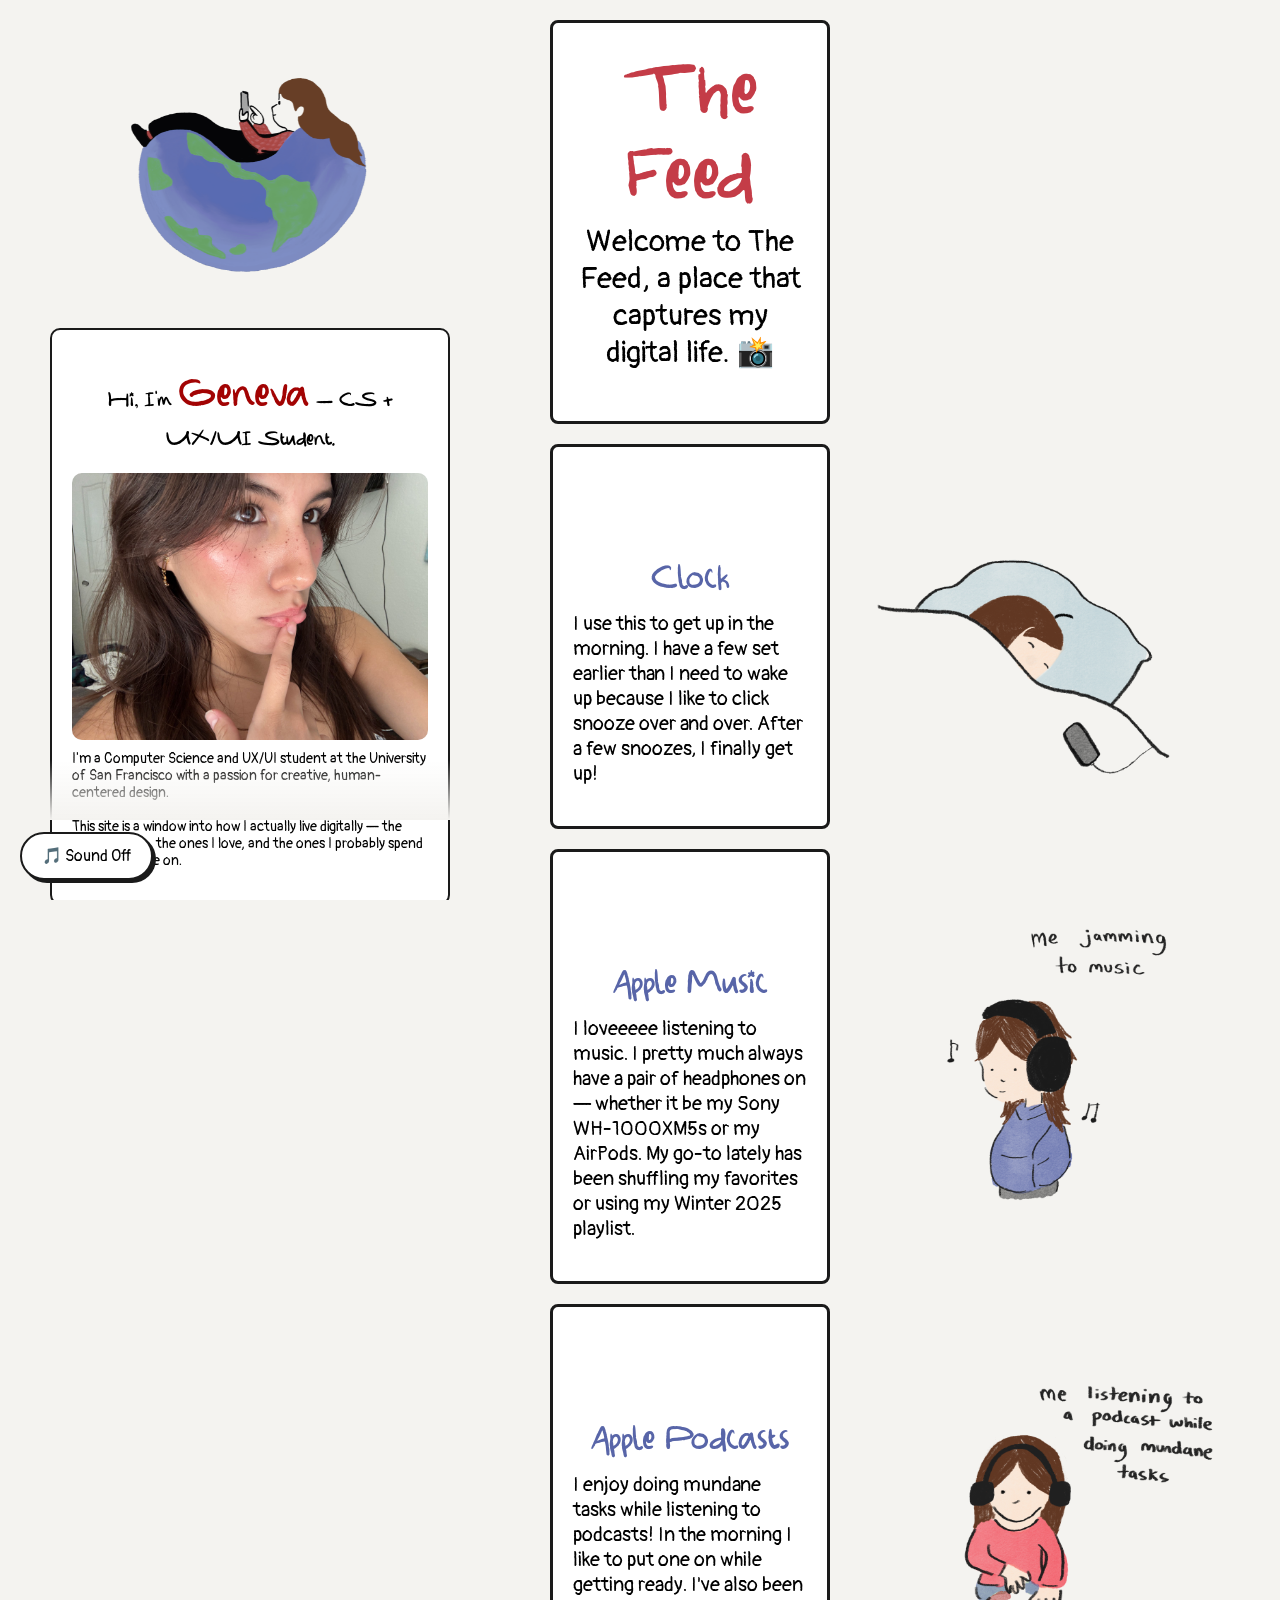
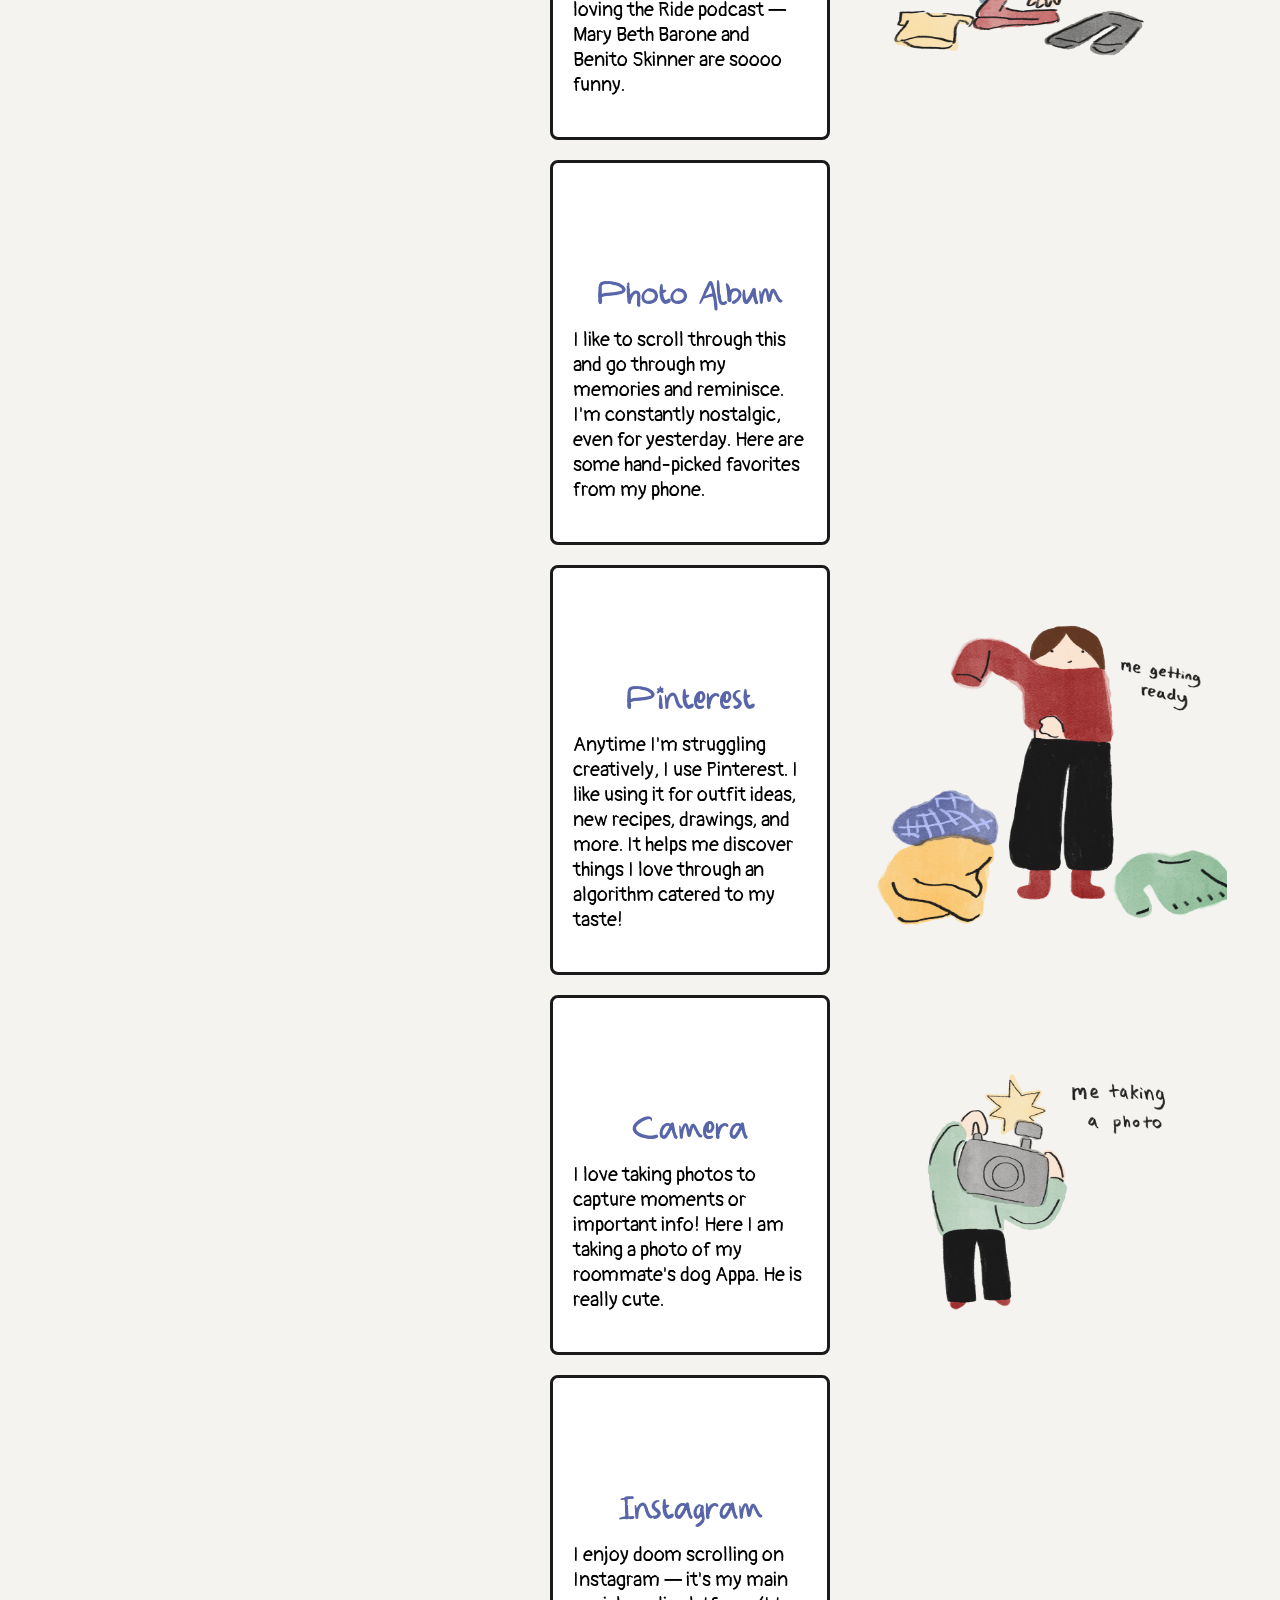
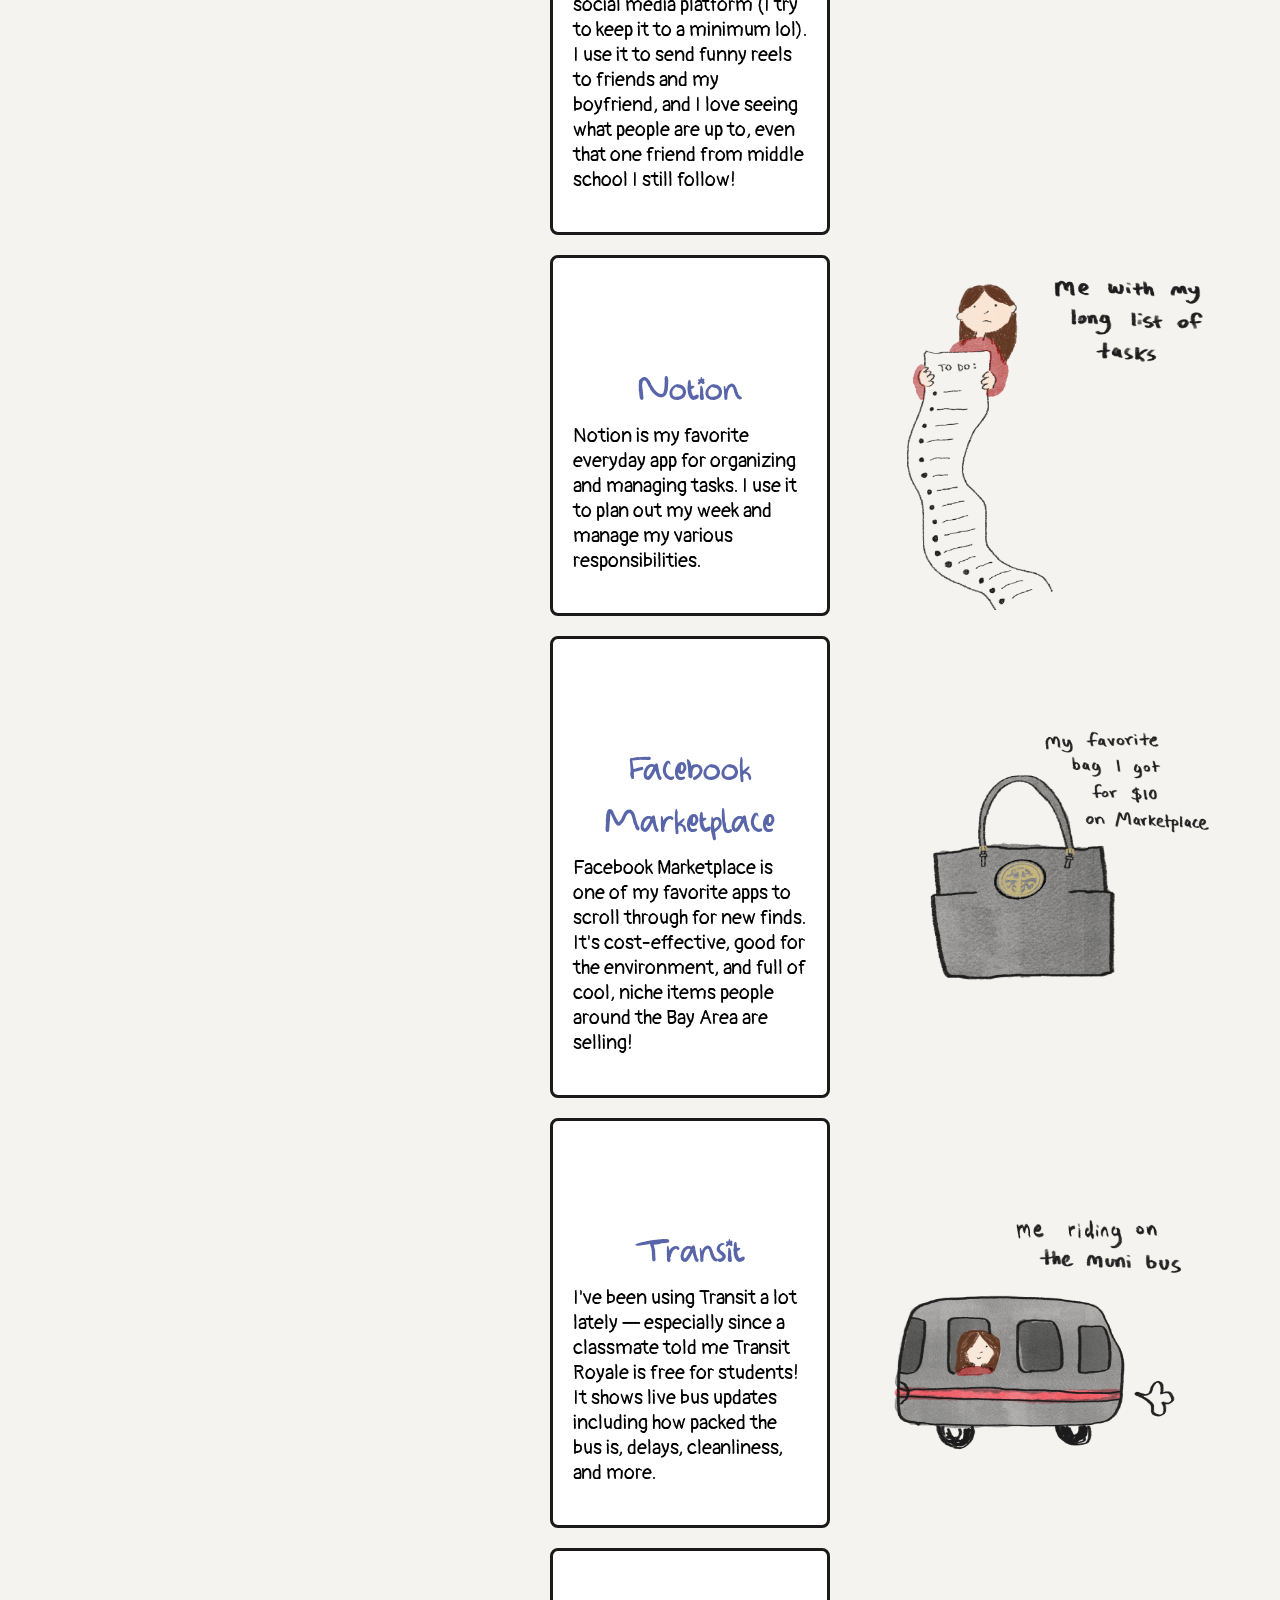
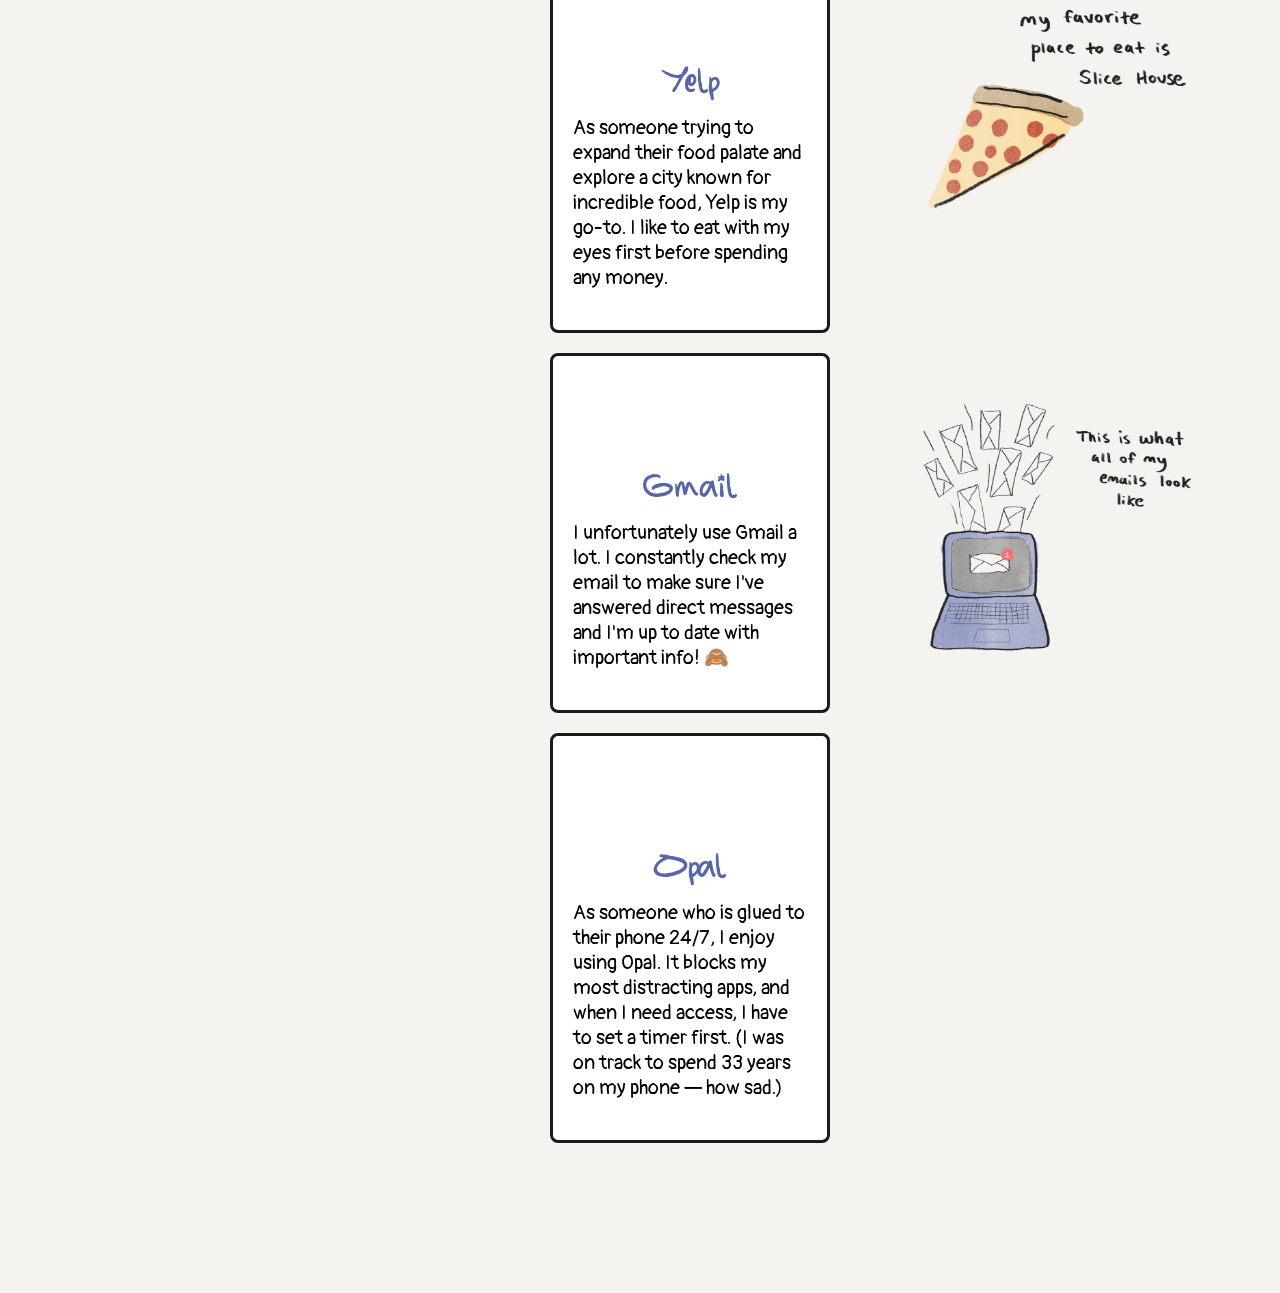
==== commit f4c2f98a: "Final changes Final changes, added all doodles" ====
--- a/feed/feed.html
+++ b/feed/feed.html
@@ -15,12 +15,12 @@
          LEFT SIDEBAR (sticky bio)
          ===================== -->
     <aside class="left-side">
-      <a href="../index.html" class="corner-gif">
-        <img src="img/animated2.gif" alt="Back to home">
+      <a href="../index.html" class="corner-gif" aria-label="Back to home">
+        <img src="img/animatedgiffinal.gif" alt="Animated logo, click to return to home page">
       </a>
       <div class="bio-box">
         <h2 class="minoel-text">Hi, I'm <span class="name">Geneva</span> — CS + UX/UI Student.</h2>
-        <img src="img/me.jpg" alt="Photo of Geneva">
+        <img src="img/me.jpg" alt="Photo of Geneva smiling">
         <p>
           I'm a Computer Science and UX/UI student at the University of San Francisco with a passion for creative,
           human-centered design.
@@ -43,105 +43,135 @@
       </div>
 
       <!-- App: Clock -->
-      <div class="video-container">
-        <video src="video/clock.mp4.mov" autoplay loop muted playsinline></video>
+      <div class="video-container">        
+        <img class="doodle-float clock-doodle" src="img/clock-doodle.png" 
+        alt="Decorative hand-drawn doodle of me ignoring alarms"
+        onmouseenter="this.src='img/clock-doodle2.png'" 
+        onmouseleave="this.src='img/clock-doodle.png'">
+        <video src="video/clock.mp4.mov" autoplay loop muted playsinline
+          aria-label="Screen recording of the iPhone Clock app showing multiple alarms set in the morning"></video>
         <h3 class="minoel-text">Clock</h3>
         <p>I use this to get up in the morning. I have a few set earlier than I need to wake up because I like to click snooze over and over. After a few snoozes, I finally get up!</p>
       </div>
 
       <!-- App: Apple Music -->
       <div class="video-container">
-        <video src="video/music.mp4.mov" autoplay loop muted playsinline></video>
+        <img class="doodle-float music-doodle" src="img/music-doodle.png" 
+        alt="Decorative hand-drawn doodle of me listening to music"
+        onmouseenter="this.src='img/music-doodle2.png'" 
+        onmouseleave="this.src='img/music-doodle.png'">
+        <video src="video/music.mp4.mov" autoplay loop muted playsinline
+          aria-label="Screen recording of Apple Music showing Geneva's Winter 2025 playlist"></video>
         <h3 class="minoel-text">Apple Music</h3>
         <p>I loveeeee listening to music. I pretty much always have a pair of headphones on — whether it be my Sony WH-1000XM5s or my AirPods. My go-to lately has been shuffling my favorites or using my Winter 2025 playlist.</p>
       </div>
 
+
       <!-- App: Apple Podcasts -->
       <div class="video-container">
-        <video src="video/podcast.mp4.mov" autoplay loop muted playsinline></video>
+        <img class="doodle-float" src="img/podcast-doodle.png" alt="Decorative hand-drawn doodle of me listening to podcast while doing mundane tasks">
+        <video src="video/podcast.mp4.mov" autoplay loop muted playsinline
+          aria-label="Screen recording of Apple Podcasts showing the Ride podcast with hosts Mary Beth Barone and Benito Skinner"></video>
         <h3 class="minoel-text">Apple Podcasts</h3>
         <p>I enjoy doing mundane tasks while listening to podcasts! In the morning I like to put one on while getting ready. I've also been loving the Ride podcast — Mary Beth Barone and Benito Skinner are soooo funny.</p>
       </div>
 
+      <!-- App: Photo Album -->
+      <div class="video-container">
+        <!-- <img class="doodle-float" src="img/photoalbumdoodle1.png" alt="Decorative hand-drawn doodle of me and my friends in photos"> -->
+        <video src="video/photos.mp4.mov" autoplay loop muted playsinline
+          aria-label="Screen recording of the iPhone Photos app scrolling through a curated selection of Geneva's favorite memories"></video>
+        <h3 class="minoel-text">Photo Album</h3>
+        <p>I like to scroll through this and go through my memories and reminisce. I'm constantly nostalgic, even for yesterday. Here are some hand-picked favorites from my phone.</p>
+      </div>
+
       <!-- App: Pinterest (with scroll-triggered doodle) -->
       <div class="video-container doodle-anchor">
-        <img class="doodle-float" src="img/changing-doodle.png" alt="Decorative doodle">
-        <video src="video/pinterest.mp4.mov" autoplay loop muted playsinline></video>
+        <img class="doodle-float" src="img/pinterest-doodle.png" alt="Decorative hand-drawn doodle of me getting ready">
+        <video src="video/pinterest.mp4.mov" autoplay loop muted playsinline
+          aria-label="Screen recording of Pinterest showing outfit ideas, recipes, and drawings tailored to Geneva's taste"></video>
         <h3 class="minoel-text">Pinterest</h3>
         <p>Anytime I'm struggling creatively, I use Pinterest. I like using it for outfit ideas, new recipes, drawings, and more. It helps me discover things I love through an algorithm catered to my taste!</p>
       </div>
 
       <!-- App: Camera -->
       <div class="video-container">
-        <video src="video/camera.mp4.mov" autoplay loop muted playsinline></video>
+        <img class="doodle-float" src="img/camera-doodle.png" alt="Decorative hand-drawn doodle of me taking a photo">
+        <video src="video/camera.mp4.mov" autoplay loop muted playsinline
+          aria-label="Screen recording of the iPhone Camera app as Geneva photographs her roommate's dog Appa"></video>
         <h3 class="minoel-text">Camera</h3>
         <p>I love taking photos to capture moments or important info! Here I am taking a photo of my roommate's dog Appa. He is really cute.</p>
       </div>
 
+      <!-- App: Instagram -->
+      <div class="video-container">
+        <video src="video/instagram.mp4.mov" autoplay loop muted playsinline
+          aria-label="Screen recording of Instagram showing reels and posts from friends and people Geneva follows"></video>
+        <h3 class="minoel-text">Instagram</h3>
+        <p>I enjoy doom scrolling on Instagram — it's my main social media platform (I try to keep it to a minimum lol). I use it to send funny reels to friends and my boyfriend, and I love seeing what people are up to, even that one friend from middle school I still follow!</p>
+      </div>
+
+      <!-- App: Notion -->
+      <div class="video-container">
+        <img class="doodle-float" src="img/notion-doodle.png" alt="Decorative hand-drawn doodle of me with a long list of tasks">
+        <video src="video/notion.mp4.mov" autoplay loop muted playsinline
+          aria-label="Screen recording of Notion showing Geneva's weekly planner and task management workspace"></video>
+        <h3 class="minoel-text">Notion</h3>
+        <p>Notion is my favorite everyday app for organizing and managing tasks. I use it to plan out my week and manage my various responsibilities.</p>
+      </div>
+
       <!-- App: Facebook Marketplace -->
       <div class="video-container">
-        <video src="video/facebook.mp4.mov" autoplay loop muted playsinline></video>
+        <img class="doodle-float" src="img/facebook-doodle.png" alt="Decorative hand-drawn doodle of my favorite bag from marketplace">
+        <video src="video/facebook.mp4.mov" autoplay loop muted playsinline
+          aria-label="Screen recording of Facebook Marketplace browsing secondhand finds available in the Bay Area"></video>
         <h3 class="minoel-text">Facebook Marketplace</h3>
         <p>Facebook Marketplace is one of my favorite apps to scroll through for new finds. It's cost-effective, good for the environment, and full of cool, niche items people around the Bay Area are selling!</p>
       </div>
 
-      <!-- App: Notion -->
-      <div class="video-container">
-        <video src="video/notion.mp4.mov" autoplay loop muted playsinline></video>
-        <h3 class="minoel-text">Notion</h3>
-        <p>Notion is my favorite everyday app for organizing and managing tasks. I use it to plan out my week and manage my various responsibilities.</p>
-      </div>
-
-      <!-- App: Instagram -->
-      <div class="video-container">
-        <video src="video/instagram.mp4.mov" autoplay loop muted playsinline></video>
-        <h3 class="minoel-text">Instagram</h3>
-        <p>I enjoy doom scrolling on Instagram — it's my main social media platform (I try to keep it to a minimum lol). I use it to send funny reels to friends and my boyfriend, and I love seeing what people are up to, even that one friend from middle school I still follow!</p>
-      </div>
-
-      <!-- App: Photo Album -->
-      <div class="video-container">
-        <video src="video/photos.mp4.mov" autoplay loop muted playsinline></video>
-        <h3 class="minoel-text">Photo Album</h3>
-        <p>I like to scroll through this and go through my memories and reminisce. I'm constantly nostalgic, even for yesterday. Here are some hand-picked favorites from my phone.</p>
+      <!-- App: Transit -->
+      <div class="video-container">
+        <img class="doodle-float" src="img/transit-doodle.png" alt="Decorative hand-drawn doodle of me on the Muni bus">
+        <video src="video/transit.mp4.mov" autoplay loop muted playsinline
+          aria-label="Screen recording of the Transit app showing live bus updates, crowding levels, and delays in San Francisco"></video>
+        <h3 class="minoel-text">Transit</h3>
+        <p>I've been using Transit a lot lately — especially since a classmate told me Transit Royale is free for students! It shows live bus updates including how packed the bus is, delays, cleanliness, and more.</p>
+      </div>
+
+      <!-- App: Yelp -->
+      <div class="video-container">
+        <img class="doodle-float" src="img/yelp-doodle.png" alt="Decorative hand-drawn doodle of a slice of pizza from my favorite place to eat in SF: Slice House">
+        <video src="video/yelp.mp4.mov" autoplay loop muted playsinline
+          aria-label="Screen recording of Yelp browsing restaurant listings and reviews in San Francisco"></video>
+        <h3 class="minoel-text">Yelp</h3>
+        <p>As someone trying to expand their food palate and explore a city known for incredible food, Yelp is my go-to. I like to eat with my eyes first before spending any money.</p>
+      </div>
+
+      <!-- App: Gmail -->
+      <div class="video-container">
+        <img class="doodle-float" src="img/gmail-doodle.png" alt="Decorative hand-drawn doodle of my what my emails look like">
+        <video src="video/gmail.mp4.mov" autoplay loop muted playsinline
+          aria-label="Screen recording of Gmail showing Geneva's inbox with messages and notifications"></video>
+        <h3 class="minoel-text">Gmail</h3>
+        <p>I unfortunately use Gmail a lot. I constantly check my email to make sure I've answered direct messages and I'm up to date with important info! 🙈</p>
       </div>
 
       <!-- App: Opal -->
       <div class="video-container">
-        <video src="video/opal.mp4.mov" autoplay loop muted playsinline></video>
+        <video src="video/opal.mp4.mov" autoplay loop muted playsinline
+          aria-label="Screen recording of the Opal app showing screentime statistics"></video>
         <h3 class="minoel-text">Opal</h3>
         <p>As someone who is glued to their phone 24/7, I enjoy using Opal. It blocks my most distracting apps, and when I need access, I have to set a timer first. (I was on track to spend 33 years on my phone — how sad.)</p>
       </div>
 
-      <!-- App: Gmail -->
-      <div class="video-container">
-        <video src="video/gmail.mp4.mov" autoplay loop muted playsinline></video>
-        <h3 class="minoel-text">Gmail</h3>
-        <p>I unfortunately use Gmail a lot. I constantly check my email to make sure I've answered direct messages and I'm up to date with important info! 🙈</p>
-      </div>
-
-      <!-- App: Transit -->
-      <div class="video-container">
-        <video src="video/transit.mp4.mov" autoplay loop muted playsinline></video>
-        <h3 class="minoel-text">Transit</h3>
-        <p>I've been using Transit a lot lately — especially since a classmate told me Transit Royale is free for students! It shows live bus updates including how packed the bus is, delays, cleanliness, and more.</p>
-      </div>
-
-      <!-- App: Yelp -->
-      <div class="video-container">
-        <video src="video/yelp.mp4.mov" autoplay loop muted playsinline></video>
-        <h3 class="minoel-text">Yelp</h3>
-        <p>As someone trying to expand their food palate and explore a city known for incredible food, Yelp is my go-to. I like to eat with my eyes first before spending any money.</p>
-      </div>
-
     </main>
   </div>
 
   <!-- Music toggle button -->
-  <button class="music-toggle" id="musicToggle">🎵 Sound Off</button>
+  <button class="music-toggle" id="musicToggle" aria-pressed="false" aria-label="Toggle background music">🎵 Sound Off</button>
 
   <!-- Background audio (hidden, no controls) -->
-  <audio id="audioPlayer" loop>
+  <audio id="audioPlayer" loop aria-hidden="true">
     <source src="audio/Worrywort.mp3" type="audio/mpeg">
   </audio>
 
@@ -154,10 +184,12 @@
       if (audio.paused) {
         audio.play();
         toggle.textContent = '🎵 Sound On';
+        toggle.setAttribute('aria-pressed', 'true');
         toggle.classList.add('active');
       } else {
         audio.pause();
         toggle.textContent = '🎵 Sound Off';
+        toggle.setAttribute('aria-pressed', 'false');
         toggle.classList.remove('active');
       }
     });
--- a/feed/css/feed.css
+++ b/feed/css/feed.css
@@ -4,8 +4,9 @@
 
 :root {
   --black:      #1a1a1a;
-  --red:        #F24957;
-  --red-alt:    #de4a4a;
+  /* --red:        #F24957; */
+  --red:        #c43c47;
+  --darkred:        #A20303;
   --blue:       #5865a8;
   --bg:         #F4F3F0;
   --white:      #ffffff;
@@ -66,10 +67,31 @@
 }
 
 .left-side {
-  flex:       0 0 400px;
-  position:   sticky;
-  top:        10px;
-  box-sizing: border-box;
+  flex:           0 0 400px;
+  position:       sticky;
+  top:            10px;
+  max-height:     calc(100vh - 20px);
+  overflow-y:     scroll;
+  box-sizing:     border-box;
+  padding-bottom: 80px;
+  scrollbar-width: none; /* Firefox */
+}
+
+.left-side::-webkit-scrollbar {
+  display: none; /* Chrome/Safari */
+}
+
+/* Fade hint so users know there's more to scroll */
+.left-side::after {
+  content:        '';
+  position:       sticky;
+  bottom:         0;
+  left:           0;
+  display:        block;
+  width:          100%;
+  height:         60px;
+  background:     linear-gradient(to bottom, transparent, var(--bg));
+  pointer-events: none;
 }
 
 .right-side {
@@ -78,7 +100,7 @@
   flex-direction: column;
   align-items:    center;
   min-width:      0;
-  padding:        0 400px 20px 100px;
+  padding:        0 400px 80px 100px; /* 80px bottom clears the music toggle */
 }
 
 
@@ -123,7 +145,7 @@
 }
 
 .name {
-  color:     var(--red-alt);
+  color:     var(--darkred);
   font-size: 2em;
 }
 
@@ -135,7 +157,7 @@
 
 .bio-box p {
   font-family: var(--font-body);
-  font-size:   13px;
+  font-size:   14px;
   margin-top:  10px;
 }
 
@@ -220,9 +242,9 @@
 
 .doodle-float {
   position:       absolute;
-  right:          -350px;
+  right:          -400px;
   top:            50%;
-  width:          280px;
+  width:          350px;
   height:         auto;
   opacity:        0;
   pointer-events: none;
@@ -294,16 +316,18 @@
     flex-direction: column;
   }
 
+  .right-side {
+    padding: 0 0 100px; /* extra bottom room for music toggle on mobile */
+  }
+
   .left-side {
-    flex:     none;
-    width:    100%;
-    max-width: 600px;
-    position: static;
+    flex:          none;
+    width:         100%;
+    max-width:     600px;
+    position:      static;
+    max-height:    none;
+    overflow-y:    visible;
     margin-bottom: 20px;
-  }
-
-  .right-side {
-    padding: 0 0 200px;
   }
 
   .corner-gif img {
@@ -316,4 +340,12 @@
   .doodle-float {
     display: none;
   }
+}
+
+.clock-doodle {
+  pointer-events: auto;
+}
+
+.music-doodle {
+  pointer-events: auto;
 }
